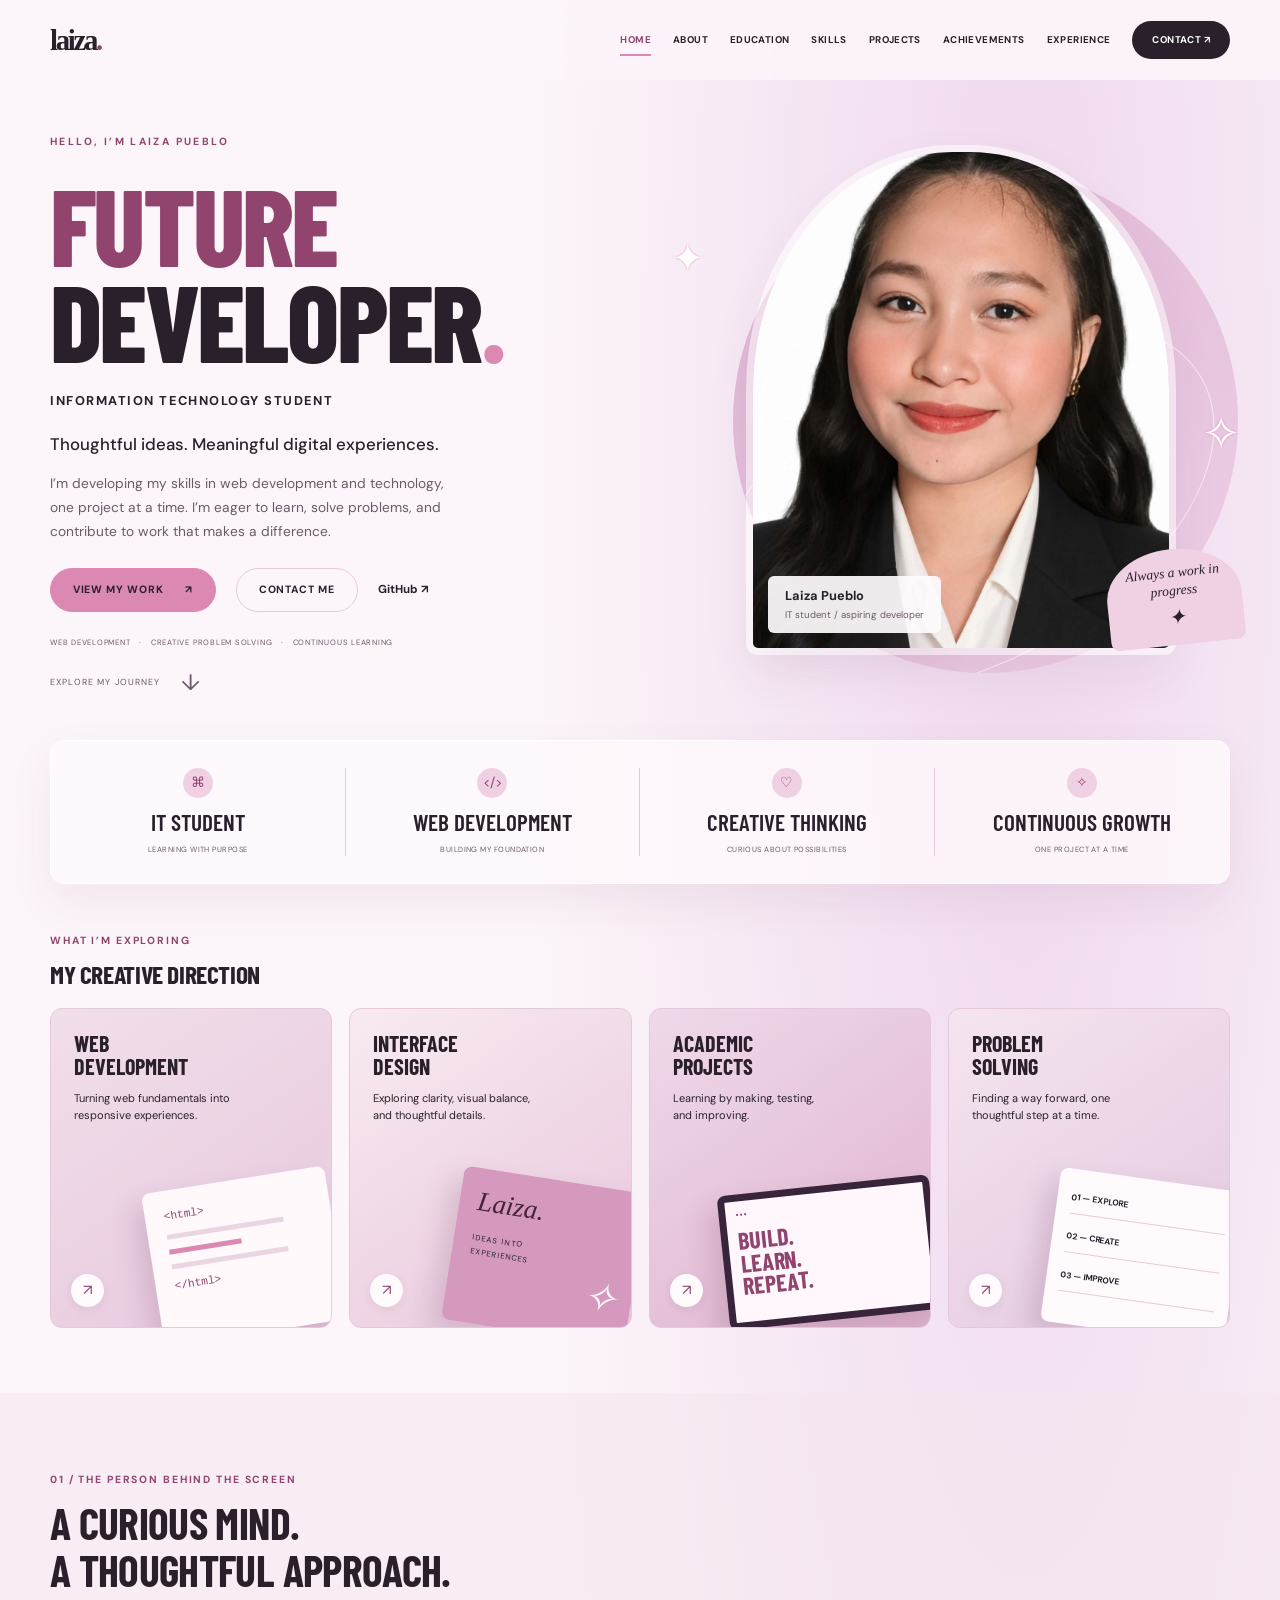
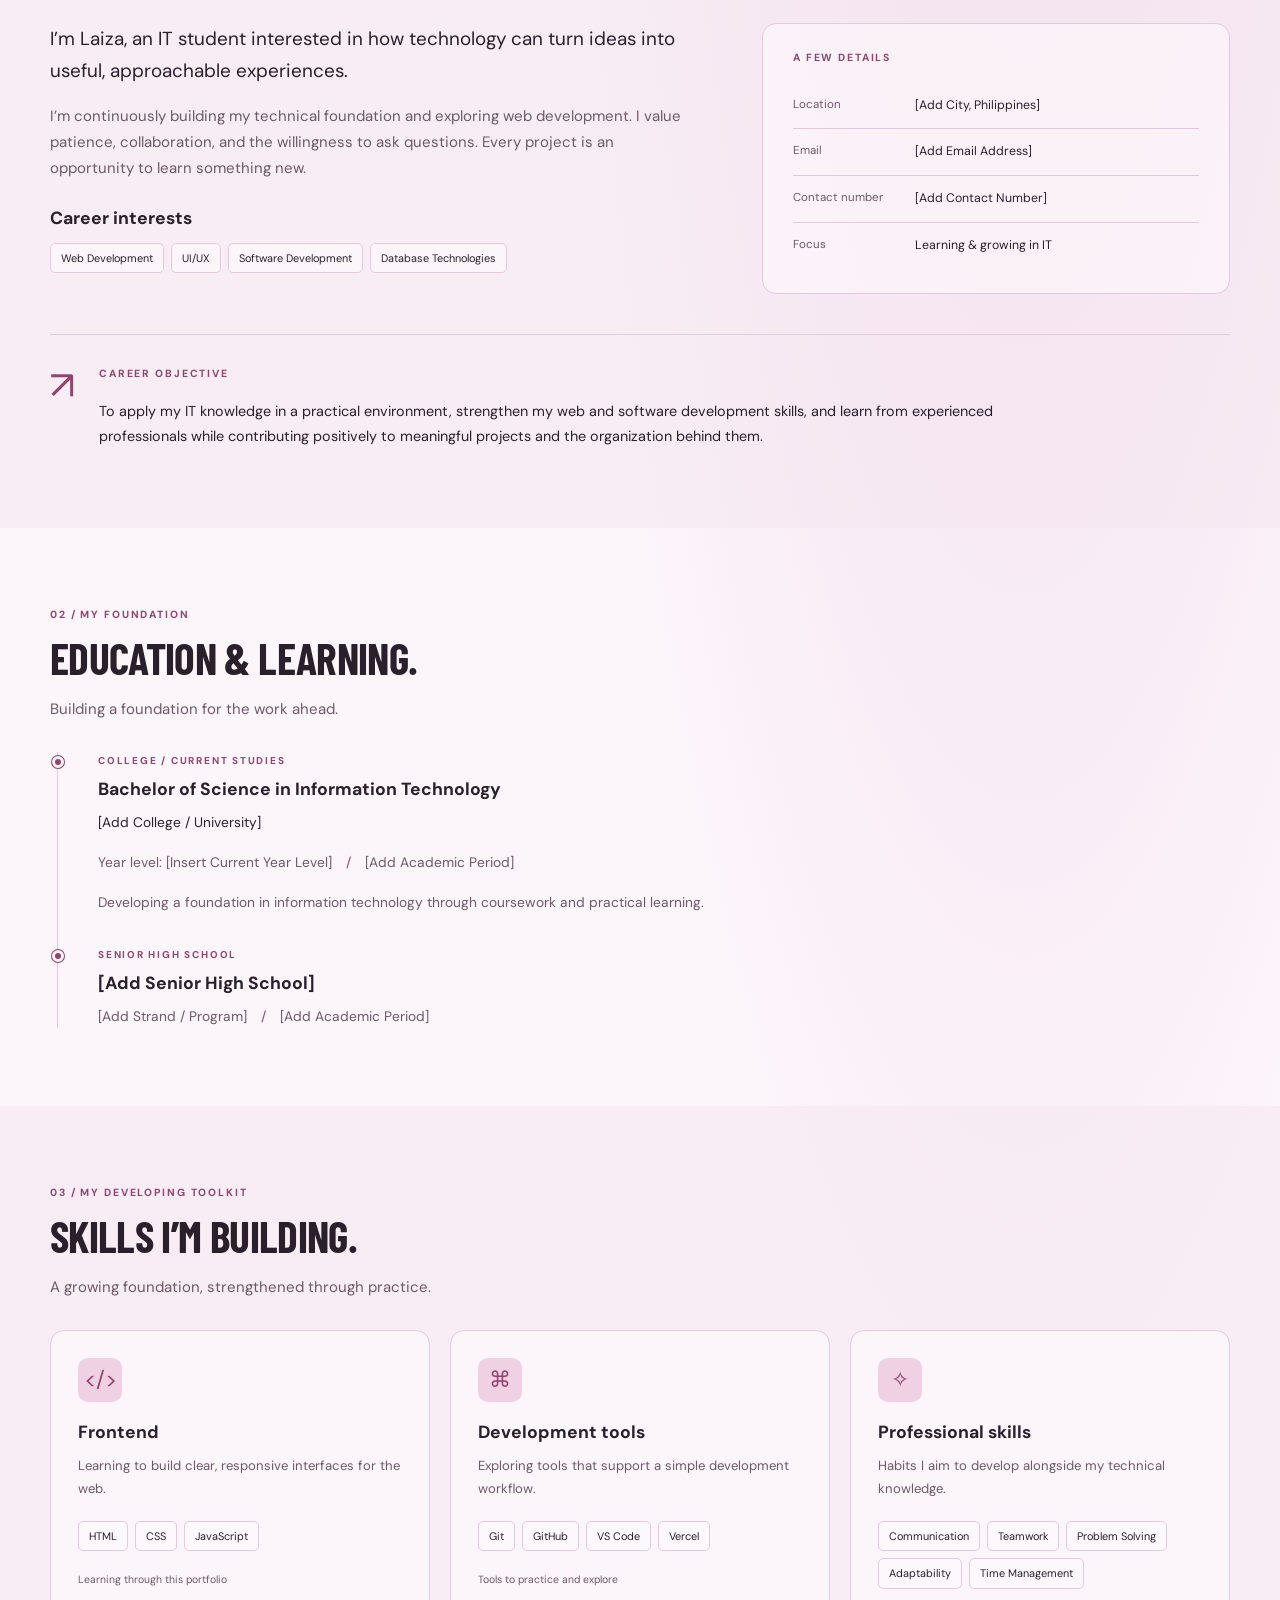
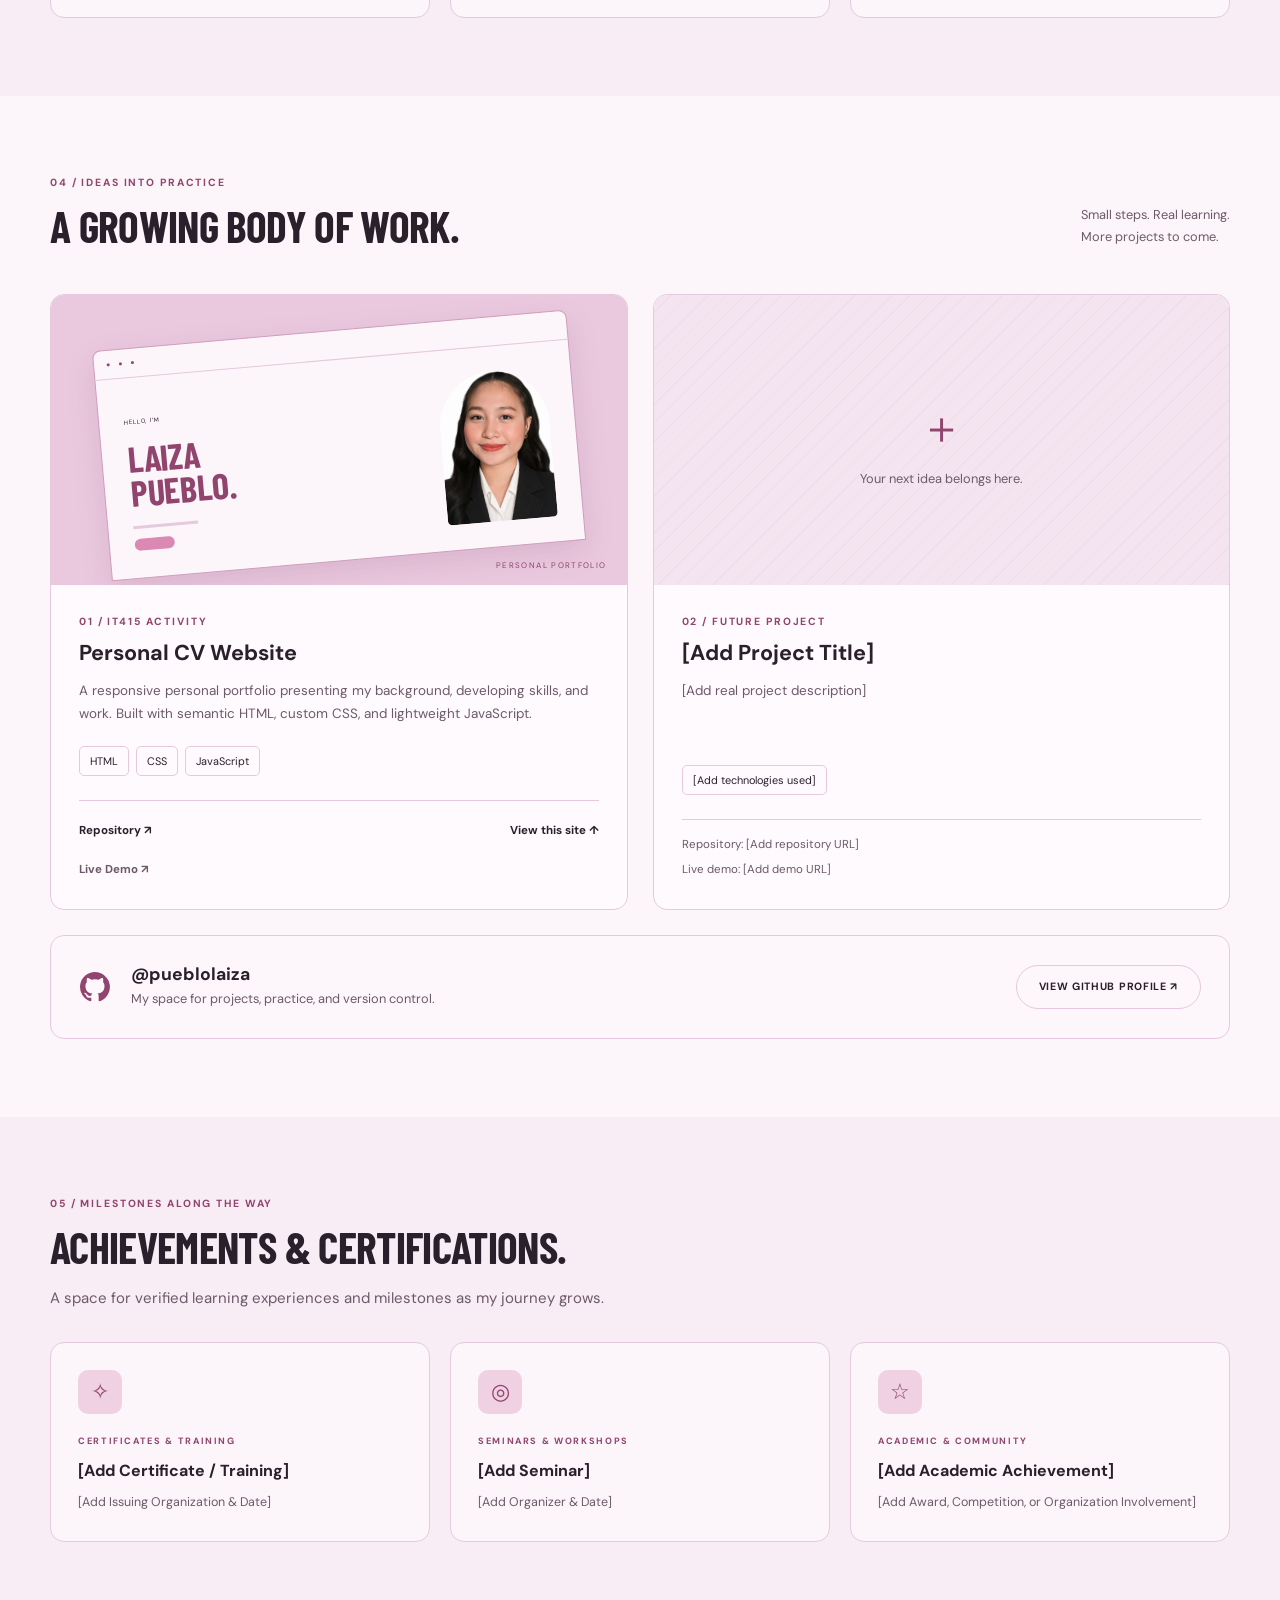
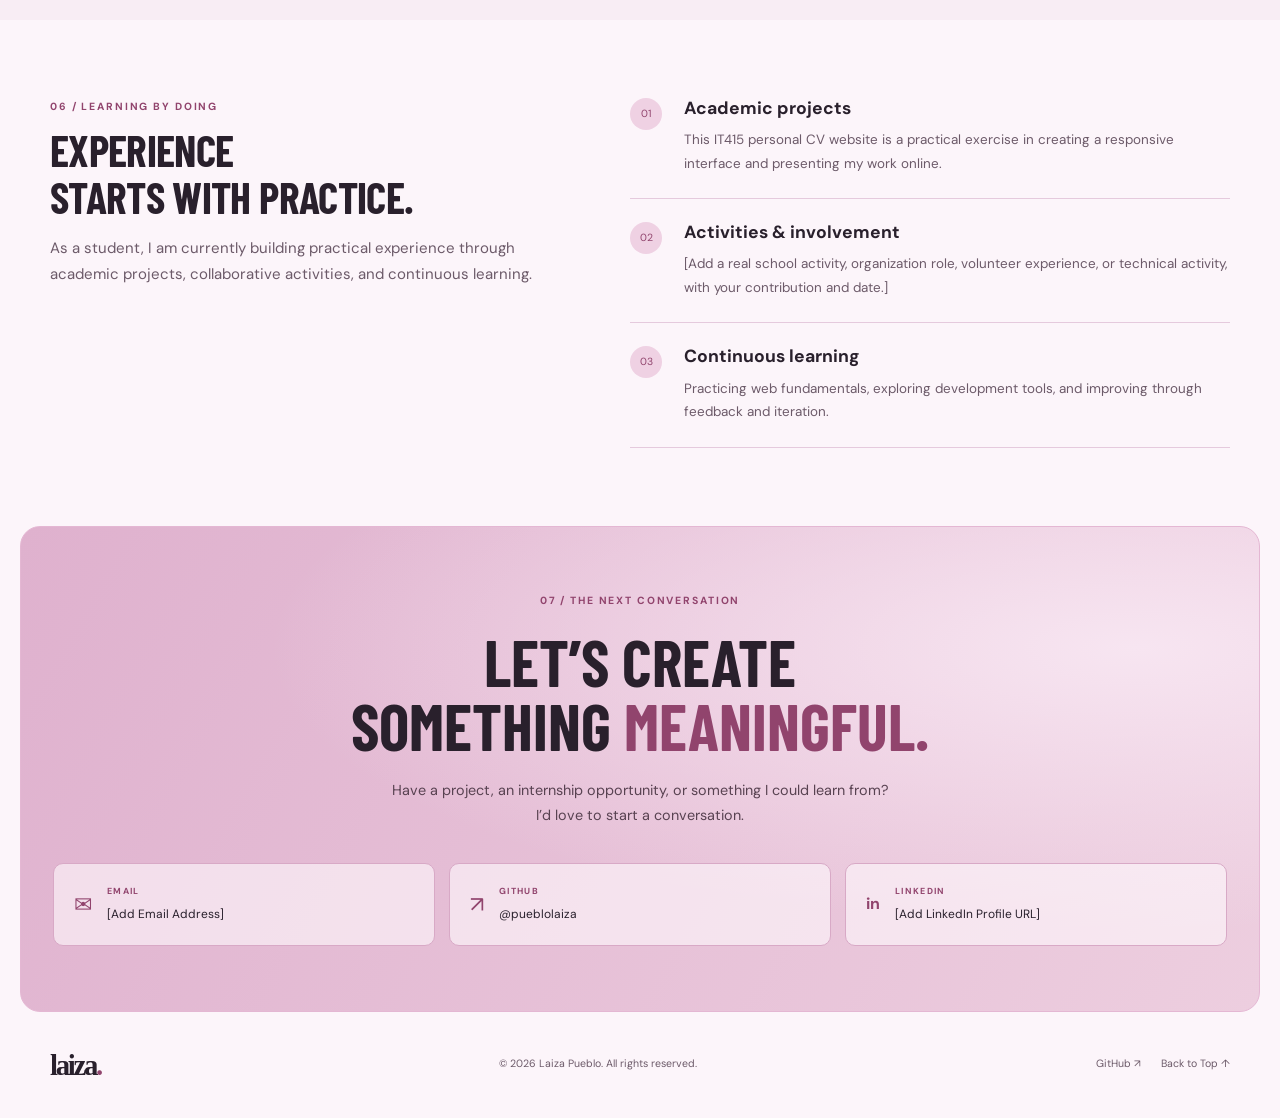
==== index.html @ fb49abeb "feat: redesign CV portfolio with rose editorial layout" ====
<!doctype html>
<html lang="en">
<head>
  <meta charset="UTF-8">
  <meta name="viewport" content="width=device-width, initial-scale=1">
  <title>Laiza Pueblo | Personal CV &amp; Portfolio</title>
  <meta name="description" content="Meet Laiza Pueblo, an Information Technology student developing skills in web development, thoughtful design, and creative problem solving.">
  <meta name="author" content="Laiza Pueblo">
  <meta name="theme-color" content="#db89b3">
  <meta property="og:title" content="Laiza Pueblo | Personal CV &amp; Portfolio">
  <meta property="og:description" content="Learning with curiosity. Building with purpose. Explore my student portfolio and connect with me.">
  <meta property="og:type" content="website">
  <link rel="icon" href="images/favicon.svg" type="image/svg+xml">
  <link rel="stylesheet" href="style.css">
  <script src="script.js" defer></script>
</head>
<body>
  <a class="skip-link" href="#main">Skip to content</a>
  <header class="site-header">
    <div class="nav-wrap container">
      <a class="wordmark" href="#home" aria-label="Laiza home">laiza<span>.</span></a>
      <button class="menu-toggle" type="button" aria-expanded="false" aria-controls="primary-nav" hidden><span class="menu-icon" aria-hidden="true">☰</span> <span>Menu</span></button>
      <nav id="primary-nav" aria-label="Main navigation">
        <a href="#home" aria-current="location">Home</a><a href="#about">About</a><a href="#education">Education</a><a href="#skills">Skills</a><a href="#projects">Projects</a><a href="#achievements">Achievements</a><a href="#experience">Experience</a><a href="#contact">Contact <span aria-hidden="true">↗</span></a>
      </nav>
    </div>
  </header>
  <main id="main">
    <section id="home" class="hero container" aria-labelledby="hero-title">
      <div class="hero-copy">
        <p class="eyebrow"><span class="small-line"></span> HELLO, I’M LAIZA PUEBLO</p>
        <h1 id="hero-title"><span>FUTURE</span><br>DEVELOPER<span class="hero-period">.</span></h1>
        <p class="hero-role">Information Technology Student</p>
        <p class="hero-intro">Thoughtful ideas. Meaningful digital experiences.</p>
        <p class="muted hero-description">I’m developing my skills in web development and technology, one project at a time. I’m eager to learn, solve problems, and contribute to work that makes a difference.</p>
        <div class="actions"><a class="button primary" href="#projects">View My Work <span aria-hidden="true">↗</span></a><a class="button" href="#contact">Contact Me</a><a class="text-link" href="https://github.com/pueblolaiza" target="_blank" rel="noopener noreferrer">GitHub <span aria-hidden="true">↗</span></a></div>
        <p class="hero-footnote">WEB DEVELOPMENT <span>·</span> CREATIVE PROBLEM SOLVING <span>·</span> CONTINUOUS LEARNING</p>
      </div>
      <div class="portrait-composition">
        <span class="portrait-outline" aria-hidden="true"></span><span class="spark spark-one" aria-hidden="true">✦</span><span class="spark spark-two" aria-hidden="true">✧</span>
        <figure class="portrait"><img src="images/profile.jpg" alt="Laiza Pueblo wearing a black blazer and white shirt" width="1087" height="1446" fetchpriority="high"><figcaption><span>Laiza Pueblo</span><span>IT student / aspiring developer</span></figcaption></figure>
        <span class="portrait-note">Always a work in progress <span aria-hidden="true">✦</span></span>
      </div>
      <a class="scroll-cue" href="#about">EXPLORE MY JOURNEY <span aria-hidden="true">↓</span></a>
    </section>

    <div class="overview-strip container" aria-label="Portfolio highlights">
      <div><span aria-hidden="true">⌘</span><strong>IT STUDENT</strong><small>LEARNING WITH PURPOSE</small></div>
      <div><span aria-hidden="true">&lt;/&gt;</span><strong>WEB DEVELOPMENT</strong><small>BUILDING MY FOUNDATION</small></div>
      <div><span aria-hidden="true">♡</span><strong>CREATIVE THINKING</strong><small>CURIOUS ABOUT POSSIBILITIES</small></div>
      <div><span aria-hidden="true">✧</span><strong>CONTINUOUS GROWTH</strong><small>ONE PROJECT AT A TIME</small></div>
    </div>
    <section class="focus-section container" aria-labelledby="focus-title">
      <div class="section-heading reveal"><p class="eyebrow">WHAT I’M EXPLORING</p><h2 id="focus-title">MY CREATIVE DIRECTION</h2></div>
      <div class="focus-grid">
        <a class="focus-card reveal" href="#skills"><h3>WEB<br>DEVELOPMENT</h3><p>Turning web fundamentals into responsive experiences.</p><div class="focus-art code-art" aria-hidden="true"><span>&lt;html&gt;</span><i></i><i></i><i></i><span>&lt;/html&gt;</span></div><span class="round-arrow" aria-hidden="true">↗</span></a>
        <a class="focus-card reveal" href="#about"><h3>INTERFACE<br>DESIGN</h3><p>Exploring clarity, visual balance, and thoughtful details.</p><div class="focus-art design-art" aria-hidden="true"><b>Laiza.</b><span>IDEAS INTO<br>EXPERIENCES</span><i>✧</i></div><span class="round-arrow" aria-hidden="true">↗</span></a>
        <a class="focus-card reveal" href="#projects"><h3>ACADEMIC<br>PROJECTS</h3><p>Learning by making, testing, and improving.</p><div class="focus-art web-art" aria-hidden="true"><small>● ● ●</small><b>BUILD.<br>LEARN.<br>REPEAT.</b></div><span class="round-arrow" aria-hidden="true">↗</span></a>
        <a class="focus-card reveal" href="#experience"><h3>PROBLEM<br>SOLVING</h3><p>Finding a way forward, one thoughtful step at a time.</p><div class="focus-art steps-art" aria-hidden="true"><span>01 — EXPLORE</span><span>02 — CREATE</span><span>03 — IMPROVE</span></div><span class="round-arrow" aria-hidden="true">↗</span></a>
      </div>
    </section>

    <section id="about" class="section tint" aria-labelledby="about-title"><div class="container">
      <div class="section-heading reveal"><p class="eyebrow">01 / THE PERSON BEHIND THE SCREEN</p><h2 id="about-title">A curious mind.<br>A thoughtful approach.</h2></div>
      <div class="about-grid"><div class="reveal"><p class="lead">I’m Laiza, an IT student interested in how technology can turn ideas into useful, approachable experiences.</p><p class="muted">I’m continuously building my technical foundation and exploring web development. I value patience, collaboration, and the willingness to ask questions. Every project is an opportunity to learn something new.</p><h3>Career interests</h3><div class="chips"><span>Web Development</span><span>UI/UX</span><span>Software Development</span><span>Database Technologies</span></div></div>
      <aside class="info-card reveal" aria-label="Basic information"><p class="eyebrow">A FEW DETAILS</p><dl><div><dt>Location</dt><dd>[Add City, Philippines]</dd></div><div><dt>Email</dt><dd>[Add Email Address]</dd></div><div><dt>Contact number</dt><dd>[Add Contact Number]</dd></div><div><dt>Focus</dt><dd>Learning &amp; growing in IT</dd></div></dl></aside></div>
      <div class="objective reveal"><span class="section-symbol" aria-hidden="true">↗</span><div><p class="eyebrow">CAREER OBJECTIVE</p><p>To apply my IT knowledge in a practical environment, strengthen my web and software development skills, and learn from experienced professionals while contributing positively to meaningful projects and the organization behind them.</p></div></div>
    </div></section>

    <section id="education" class="section container" aria-labelledby="education-title"><div class="section-heading reveal"><p class="eyebrow">02 / MY FOUNDATION</p><h2 id="education-title">Education &amp; learning.</h2><p class="muted">Building a foundation for the work ahead.</p></div>
      <div class="timeline"><article class="timeline-item reveal"><span class="timeline-dot" aria-hidden="true"></span><p class="eyebrow">COLLEGE / CURRENT STUDIES</p><h3>Bachelor of Science in Information Technology</h3><p>[Add College / University]</p><p class="muted">Year level: [Insert Current Year Level] <span class="separator">/</span> [Add Academic Period]</p><p class="muted">Developing a foundation in information technology through coursework and practical learning.</p></article><article class="timeline-item reveal"><span class="timeline-dot" aria-hidden="true"></span><p class="eyebrow">SENIOR HIGH SCHOOL</p><h3>[Add Senior High School]</h3><p class="muted">[Add Strand / Program] <span class="separator">/</span> [Add Academic Period]</p></article></div>
    </section>

    <section id="skills" class="section tint" aria-labelledby="skills-title"><div class="container"><div class="section-heading reveal"><p class="eyebrow">03 / MY DEVELOPING TOOLKIT</p><h2 id="skills-title">Skills I’m building.</h2><p class="muted">A growing foundation, strengthened through practice.</p></div><div class="skills-grid">
      <article class="skill-card reveal"><span class="card-icon" aria-hidden="true">&lt;/&gt;</span><h3>Frontend</h3><p class="muted">Learning to build clear, responsive interfaces for the web.</p><div class="chips"><span>HTML</span><span>CSS</span><span>JavaScript</span></div><p class="skill-note">Learning through this portfolio</p></article>
      <article class="skill-card reveal"><span class="card-icon" aria-hidden="true">⌘</span><h3>Development tools</h3><p class="muted">Exploring tools that support a simple development workflow.</p><div class="chips"><span>Git</span><span>GitHub</span><span>VS Code</span><span>Vercel</span></div><p class="skill-note">Tools to practice and explore</p></article>
      <article class="skill-card reveal"><span class="card-icon" aria-hidden="true">✧</span><h3>Professional skills</h3><p class="muted">Habits I aim to develop alongside my technical knowledge.</p><div class="chips"><span>Communication</span><span>Teamwork</span><span>Problem Solving</span><span>Adaptability</span><span>Time Management</span></div></article>
    </div></div></section>

    <section id="projects" class="section container" aria-labelledby="projects-title"><div class="section-heading heading-row reveal"><div><p class="eyebrow">04 / IDEAS INTO PRACTICE</p><h2 id="projects-title">A growing body of work.</h2></div><p class="muted">Small steps. Real learning.<br>More projects to come.</p></div><div class="projects-grid">
      <article class="project-card reveal"><div class="project-preview" role="img" aria-label="Illustrated preview of this personal CV website"><div class="mini-browser"><div class="browser-dots">● ● ●</div><div class="mini-content"><div><small>HELLO, I’M</small><strong>Laiza<br>Pueblo.</strong><span class="mini-line"></span><span class="mini-button"></span></div><img src="images/profile.jpg" alt="" width="1087" height="1446" loading="lazy"></div></div><span class="preview-label">PERSONAL PORTFOLIO</span></div><div class="project-body"><p class="eyebrow">01 / IT415 ACTIVITY</p><h3>Personal CV Website</h3><p class="muted">A responsive personal portfolio presenting my background, developing skills, and work. Built with semantic HTML, custom CSS, and lightweight JavaScript.</p><div class="chips"><span>HTML</span><span>CSS</span><span>JavaScript</span></div><div class="project-actions"><a class="text-link" href="https://github.com/pueblolaiza/Personal_CV" target="_blank" rel="noopener noreferrer">Repository ↗</a><a class="text-link" href="#home">View this site ↑</a></div><p class="pending"><a class="text-link" href="https://personalcv-omega.vercel.app" target="_blank" rel="noopener noreferrer">Live Demo ↗</a></p></div></article>
      <!-- Duplicate this card for a real project. Replace the preview, text, tags and URL placeholders. -->
      <article class="project-card placeholder-card reveal"><div class="project-preview empty-preview"><span aria-hidden="true">＋</span><p>Your next idea belongs here.</p></div><div class="project-body"><p class="eyebrow">02 / FUTURE PROJECT</p><h3>[Add Project Title]</h3><p class="muted">[Add real project description]</p><div class="chips"><span>[Add technologies used]</span></div><div class="pending-links"><p>Repository: [Add repository URL]</p><p>Live demo: [Add demo URL]</p></div></div></article>
    </div>
    <aside class="github-banner reveal"><div class="github-heading"><svg class="github-icon" viewBox="0 0 24 24" aria-hidden="true"><path fill="currentColor" d="M12 .8a11.2 11.2 0 0 0-3.54 21.83c.56.1.77-.24.77-.54v-2.1c-3.13.68-3.79-1.33-3.79-1.33-.51-1.3-1.25-1.65-1.25-1.65-1.02-.7.08-.69.08-.69 1.13.08 1.72 1.16 1.72 1.16 1 1.72 2.63 1.22 3.27.93.1-.73.39-1.22.71-1.5-2.5-.28-5.13-1.25-5.13-5.57 0-1.23.44-2.23 1.15-3.02-.12-.28-.5-1.43.11-2.99 0 0 .94-.3 3.08 1.15A10.7 10.7 0 0 1 12 6.1c.95 0 1.9.13 2.79.38 2.13-1.45 3.07-1.15 3.07-1.15.61 1.56.23 2.71.11 2.99.72.79 1.15 1.79 1.15 3.02 0 4.33-2.63 5.28-5.14 5.56.4.35.76 1.03.76 2.08v3.11c0 .3.2.65.77.54A11.2 11.2 0 0 0 12 .8Z"/></svg><div><h3>@pueblolaiza</h3><p>My space for projects, practice, and version control.</p></div></div><a class="button" href="https://github.com/pueblolaiza" target="_blank" rel="noopener noreferrer">View GitHub Profile ↗</a></aside>
    </section>

    <section id="achievements" class="section tint" aria-labelledby="achievements-title"><div class="container"><div class="section-heading reveal"><p class="eyebrow">05 / MILESTONES ALONG THE WAY</p><h2 id="achievements-title">Achievements &amp; certifications.</h2><p class="muted">A space for verified learning experiences and milestones as my journey grows.</p></div><div class="achievement-grid"><article class="achievement-card reveal"><span class="card-icon" aria-hidden="true">✧</span><p class="eyebrow">CERTIFICATES &amp; TRAINING</p><h3>[Add Certificate / Training]</h3><p class="muted">[Add Issuing Organization &amp; Date]</p></article><article class="achievement-card reveal"><span class="card-icon" aria-hidden="true">◎</span><p class="eyebrow">SEMINARS &amp; WORKSHOPS</p><h3>[Add Seminar]</h3><p class="muted">[Add Organizer &amp; Date]</p></article><article class="achievement-card reveal"><span class="card-icon" aria-hidden="true">☆</span><p class="eyebrow">ACADEMIC &amp; COMMUNITY</p><h3>[Add Academic Achievement]</h3><p class="muted">[Add Award, Competition, or Organization Involvement]</p></article></div></div></section>

    <section id="experience" class="section container" aria-labelledby="experience-title"><div class="experience-grid"><div class="section-heading reveal"><p class="eyebrow">06 / LEARNING BY DOING</p><h2 id="experience-title">Experience<br>starts with practice.</h2><p class="muted">As a student, I am currently building practical experience through academic projects, collaborative activities, and continuous learning.</p></div><div class="experience-list"><article class="reveal"><span aria-hidden="true">01</span><div><h3>Academic projects</h3><p class="muted">This IT415 personal CV website is a practical exercise in creating a responsive interface and presenting my work online.</p></div></article><article class="reveal"><span aria-hidden="true">02</span><div><h3>Activities &amp; involvement</h3><p class="muted">[Add a real school activity, organization role, volunteer experience, or technical activity, with your contribution and date.]</p></div></article><article class="reveal"><span aria-hidden="true">03</span><div><h3>Continuous learning</h3><p class="muted">Practicing web fundamentals, exploring development tools, and improving through feedback and iteration.</p></div></article></div></div></section>

    <section id="contact" class="section contact-section" aria-labelledby="contact-title"><div class="container contact-inner reveal"><p class="eyebrow">07 / THE NEXT CONVERSATION</p><h2 id="contact-title">LET’S CREATE<br>SOMETHING<span> MEANINGFUL.</span></h2><p>Have a project, an internship opportunity, or something I could learn from?<br>I’d love to start a conversation.</p><div class="contact-links"><div class="contact-item"><span aria-hidden="true">✉</span><div><span class="contact-label">EMAIL</span><span>[Add Email Address]</span></div></div><a class="contact-item" href="https://github.com/pueblolaiza" target="_blank" rel="noopener noreferrer"><span aria-hidden="true">↗</span><div><span class="contact-label">GITHUB</span><span>@pueblolaiza</span></div></a><div class="contact-item"><span class="linkedin-icon" aria-hidden="true">in</span><div><span class="contact-label">LINKEDIN</span><span>[Add LinkedIn Profile URL]</span></div></div></div><!-- Replace the email placeholder with a mailto: link and the LinkedIn placeholder with your verified profile URL. --></div></section>
  </main>
  <footer class="container footer"><a class="wordmark" href="#home">laiza<span>.</span></a><p>© <span id="year">2026</span> Laiza Pueblo. All rights reserved.</p><div><a href="https://github.com/pueblolaiza" target="_blank" rel="noopener noreferrer">GitHub ↗</a><a href="#home">Back to Top ↑</a></div></footer>
</body>
</html>
---- style.css ----
@import url('https://fonts.googleapis.com/css2?family=Barlow+Condensed:wght@600;700;800&family=DM+Sans:wght@400;500;600;700&display=swap');

/* Rose editorial palette; darker accents keep small text readable. */
:root {
  --bg: #fcf5fa;
  --surface: #f5e6f0;
  --white: #fffafd;
  --ink: #29202c;
  --muted: #6c5a69;
  --brand: #db89b3;
  --accent: #91446d;
  --accent-soft: #efd1e3;
  --line: #e5cadd;
  --radius: 14px;
  --header-height: 80px;
  --shadow: 0 18px 45px #71365713;
}
* { box-sizing: border-box; }
html { scroll-behavior: smooth; scroll-padding-top: 104px; }
body { margin: 0; color: var(--ink); background: radial-gradient(ellipse at 80% 8%, #efd8ed 0, transparent 34%), var(--bg); font: 15px/1.75 'DM Sans', sans-serif; }
a { color: inherit; text-decoration: none; }
button { font: inherit; }
img { max-width: 100%; display: block; }
h1, h2, h3, p, figure { margin: 0; }
h1, h2, h3 { line-height: 1.15; }
p + p { margin-top: 16px; }
a:focus-visible, button:focus-visible { outline: 3px solid var(--accent); outline-offset: 5px; }
.container { width: min(1180px, calc(100% - 64px)); margin-inline: auto; }
.muted { color: var(--muted); }
.eyebrow { font-size: .65rem; letter-spacing: .18em; font-weight: 700; color: var(--accent); }
.section { padding-block: 78px; }
.tint { background: #f5e6f080; }
.section-heading { margin-bottom: 30px; }
.section-heading h2 { font: 700 clamp(2rem, 3.4vw, 3rem)/1.08 'Barlow Condensed', sans-serif; text-transform: uppercase; letter-spacing: -.015em; margin: 10px 0 15px; }
.section-heading > p:last-child { max-width: 600px; }
.skip-link { position: fixed; z-index: 100; background: white; padding: 12px; top: 8px; left: 8px; transform: translateY(-160%); }
.skip-link:focus { transform: none; }
.site-header { position: sticky; top: 0; z-index: 50; background: #fcf5faeb; backdrop-filter: blur(18px); transition: box-shadow .2s; }
.site-header.scrolled { box-shadow: 0 4px 25px #71365710; }
.nav-wrap { min-height: var(--header-height); display: flex; align-items: center; justify-content: space-between; gap: 25px; }
.wordmark { font-family: Georgia, serif; font-size: 1.8rem; font-weight: 700; letter-spacing: -.08em; }
.wordmark span { color: var(--accent); }
nav { display: flex; align-items: center; gap: 22px; }
nav a { font-size: .61rem; text-transform: uppercase; font-weight: 700; letter-spacing: .04em; padding: 12px 0; position: relative; }
nav a::after { content: ''; position: absolute; left: 0; bottom: 5px; height: 2px; width: 100%; background: var(--brand); transform: scaleX(0); transform-origin: left; transition: transform .2s; }
nav a:hover::after, nav a[aria-current]::after { transform: scaleX(1); }
nav a[aria-current] { color: var(--accent); }
nav a:last-child { border-radius: 30px; background: var(--ink); color: white; padding: 10px 20px; }
nav a:last-child::after { display: none; }
.menu-toggle { display: none; border: 1px solid var(--line); background: var(--white); color: var(--ink); border-radius: 8px; padding: 7px 12px; }
.menu-toggle[hidden] { display: none; }

/* Oversized headline and an original portrait, inspired by the supplied reference. */
.hero { display: grid; grid-template-columns: 1.15fr 1fr; position: relative; min-height: 640px; gap: 25px; padding-top: 48px; padding-bottom: 65px; align-items: center; }
.hero-copy { position: relative; z-index: 2; animation: enter .7s both; }
.hero .eyebrow { font-size: .65rem; letter-spacing: .23em; }
.small-line { display: none; }
h1 { font: 800 clamp(5.2rem, 8.5vw, 8.5rem)/.88 'Barlow Condensed', Impact, sans-serif; letter-spacing: -.025em; margin: 25px 0 22px; }
h1 > span:first-child { color: var(--accent); }
h1 .hero-period { color: var(--brand); }
.hero-role { font-weight: 700; font-size: .8rem; text-transform: uppercase; letter-spacing: .12em; }
.hero-intro { font-size: 1.05rem; font-weight: 500; margin-top: 18px; }
.hero-description { font-size: .86rem; max-width: 415px; margin-top: 11px; }
.actions { display: flex; flex-wrap: wrap; align-items: center; gap: 20px; margin-top: 25px; }
.button { display: inline-flex; justify-content: center; align-items: center; gap: 22px; border: 1px solid var(--line); border-radius: 30px; padding: 12px 22px; font-size: .66rem; text-transform: uppercase; letter-spacing: .065em; font-weight: 700; transition: transform .2s, background .2s, box-shadow .2s; }
.button:hover { transform: translateY(-3px); background: var(--accent-soft); box-shadow: var(--shadow); }
.button.primary { background: var(--brand); color: var(--ink); border-color: var(--brand); }
.button.primary:hover { background: #d17da8; }
.text-link { font-size: .72rem; font-weight: 700; padding-block: 5px; border-bottom: 1px solid transparent; }
.text-link:hover { border-color: currentColor; }
.hero-footnote { font-size: .48rem; letter-spacing: .1em; color: var(--muted); margin-top: 24px; }
.hero-footnote span { margin-inline: 6px; }
.portrait-composition { position: relative; align-self: stretch; display: flex; align-items: flex-end; justify-content: center; padding-top: 15px; isolation: isolate; animation: enter .9s .1s both; }
.portrait-outline { position: absolute; width: 94%; aspect-ratio: 1; background: linear-gradient(140deg, #dfb4d2, #edcfe7); border-radius: 50%; z-index: -1; top: 40px; right: -8px; overflow: hidden; }
.portrait-outline::after { content: ''; position: absolute; width: 107%; height: 62%; border: 1px solid #ffffffa0; border-radius: 50%; transform: rotate(-28deg); top: 36%; left: -8%; }
.portrait { width: 100%; max-width: 430px; position: relative; }
.portrait img { width: 100%; height: 510px; object-fit: cover; object-position: center 24%; border-radius: 48% 48% 12px 12px; border: 7px solid #ffffff80; box-shadow: 0 20px 45px #62334e12; }
.portrait figcaption { position: absolute; bottom: 22px; left: 22px; background: #fffbfded; padding: 9px 17px; border-radius: 6px; display: flex; flex-direction: column; box-shadow: var(--shadow); }
.portrait figcaption span:first-child { font-weight: 700; font-size: .8rem; }
.portrait figcaption span:last-child { font-size: .6rem; color: var(--muted); }
.portrait-note { position: absolute; right: -12px; bottom: 10px; max-width: 135px; font-family: Georgia, serif; font-style: italic; font-size: .85rem; line-height: 1.3; padding: 15px; background: var(--accent-soft); border-radius: 50% 50% 8px 8px; text-align: center; transform: rotate(-6deg); }
.portrait-note span { display: block; font-size: 1.3rem; margin-top: 4px; }
.spark { position: absolute; color: #fff; text-shadow: 0 0 2px #db89b3; z-index: 2; }
.spark-one { top: 18%; left: -4%; font-size: 2.5rem; }
.spark-two { top: 50%; right: -2%; font-size: 3rem; }
.scroll-cue { position: absolute; bottom: 18px; left: 0; font-size: .55rem; letter-spacing: .13em; color: var(--muted); display: flex; gap: 20px; align-items: center; }
.scroll-cue span { font-size: 1.4rem; }

/* Honest learning highlights in place of unverified client or employment statistics. */
.overview-strip { display: grid; grid-template-columns: repeat(4, minmax(0, 1fr)); background: #fffafdc9; border: 1px solid #fff; box-shadow: var(--shadow); border-radius: var(--radius); padding: 27px 0; margin-top: 20px; }
.overview-strip > div { text-align: center; padding: 0 12px; border-right: 1px solid var(--line); display: flex; align-items: center; flex-direction: column; }
.overview-strip > div:last-child { border: 0; }
.overview-strip > div > span { color: var(--accent); background: var(--accent-soft); width: 30px; height: 30px; line-height: 30px; border-radius: 50%; margin-bottom: 12px; font-size: .85rem; }
.overview-strip strong { font: 600 1.45rem/1.1 'Barlow Condensed', sans-serif; }
.overview-strip small { color: var(--muted); font-size: .47rem; letter-spacing: .06em; margin-top: 7px; }
.focus-section { padding-block: 48px 65px; }
.focus-section .section-heading { margin-bottom: 20px; }
.focus-section h2 { font-size: 1.6rem; }
.focus-grid { display: grid; grid-template-columns: repeat(4, minmax(0, 1fr)); gap: 17px; }
.focus-card { min-height: 320px; padding: 23px; border: 1px solid #e4c8db; background: linear-gradient(145deg, #f1dfea, #e7c7dd); border-radius: 12px; position: relative; overflow: hidden; transition: transform .25s, box-shadow .25s; }
.focus-card:nth-child(2) { background: linear-gradient(145deg, #f8eaf2, #e9c7dc); }
.focus-card:nth-child(3) { background: linear-gradient(145deg, #efd9e9, #dfb3ce); }
.focus-card:nth-child(4) { background: linear-gradient(145deg, #f5e5f0, #e3c8de); }
.focus-card:hover { transform: translateY(-6px); box-shadow: var(--shadow); }
.focus-card h3 { font: 700 1.38rem/1.05 'Barlow Condensed', sans-serif; }
.focus-card p { font-size: .69rem; line-height: 1.55; max-width: 160px; margin-top: 12px; }
.round-arrow { position: absolute; bottom: 20px; left: 20px; height: 33px; width: 33px; border-radius: 50%; display: grid; place-items: center; background: #fffbfd; color: var(--accent); box-shadow: 0 3px 10px #71365715; }
.focus-art { position: absolute; right: -6px; bottom: -7px; width: 66%; height: 155px; border-radius: 8px; box-shadow: -12px 12px 25px #6a35552c; transform: rotate(-9deg); transition: transform .3s; }
.focus-card:hover .focus-art { transform: rotate(-4deg) translateY(-5px); }
.code-art { background: #fff9fc; padding: 19px; display: flex; flex-direction: column; gap: 10px; font: .7rem/1.3 monospace; color: var(--accent); }
.code-art i { height: 5px; background: #ead5e3; width: 80%; }
.code-art i:nth-child(3) { width: 50%; background: var(--brand); }
.design-art { background: #d599bd; padding: 18px; transform: rotate(9deg); }
.design-art b { font: italic 1.7rem Georgia, serif; color: #44243a; }
.design-art > span { display: block; font-size: .48rem; letter-spacing: .15em; margin-top: 13px; }
.design-art i { position: absolute; right: 14px; bottom: 8px; font-size: 2.6rem; color: #fff6fb; }
.web-art { background: #fff7fc; border: 7px solid #39253b; height: 135px; width: 76%; bottom: 7px; transform: rotate(-6deg); padding: 10px; }
.web-art small { display: block; font-size: 5px; color: var(--accent); }
.web-art b { font: 700 1.5rem/.95 'Barlow Condensed', sans-serif; display: block; margin-top: 10px; color: var(--accent); }
.steps-art { background: #fffbfd; padding: 22px 14px; transform: rotate(8deg); display: flex; flex-direction: column; gap: 16px; }
.steps-art span { border-bottom: 1px solid var(--line); font-size: .53rem; font-weight: 700; padding-bottom: 7px; }

.about-grid { display: grid; grid-template-columns: 1.35fr 1fr; gap: 80px; }
.lead { font-size: 1.18rem; line-height: 1.7; }
.about-grid h3 { margin: 26px 0 15px; }
.info-card { background: #fffafd9c; border: 1px solid var(--line); padding: 25px 30px; border-radius: var(--radius); }
dl { margin: 16px 0 0; }
dl div { display: grid; grid-template-columns: 110px 1fr; gap: 12px; padding: 12px 0; border-bottom: 1px solid var(--line); }
dl div:last-child { border: 0; }
dt { font-size: .72rem; color: var(--muted); }
dd { margin: 0; font-size: .77rem; overflow-wrap: anywhere; }
.chips { display: flex; flex-wrap: wrap; gap: 7px; }
.chips span { background: #fffafd9c; border: 1px solid var(--line); border-radius: 5px; padding: 6px 10px; font-size: .68rem; line-height: 1.5; }
.objective { display: flex; align-items: flex-start; gap: 25px; border-top: 1px solid var(--line); margin-top: 40px; padding-top: 30px; }
.section-symbol { color: var(--accent); font-size: 2.5rem; line-height: 1; }
.objective p:last-child { font-size: .9rem; max-width: 930px; }
.timeline { border-left: 1px solid var(--line); margin-left: 7px; padding-left: 30px; }
.timeline-item { position: relative; padding: 0 0 32px 10px; }
.timeline-item:last-child { padding-bottom: 0; }
.timeline-dot { position: absolute; width: 12px; height: 12px; border: 3px solid var(--bg); background: var(--accent); border-radius: 50%; box-shadow: 0 0 0 1px var(--accent); left: -36px; top: 4px; }
.timeline-item h3 { margin: 10px 0; }
.timeline-item p { font-size: .86rem; }
.timeline-item .eyebrow { font-size: .62rem; }
.separator { margin-inline: 10px; color: var(--accent); }
.skills-grid, .achievement-grid { display: grid; grid-template-columns: repeat(3, minmax(0, 1fr)); gap: 20px; }
.skill-card, .achievement-card { background: #fffafda1; border: 1px solid var(--line); border-radius: var(--radius); padding: 27px; transition: transform .25s, box-shadow .25s; }
.skill-card:hover, .achievement-card:hover { transform: translateY(-5px); box-shadow: var(--shadow); }
.card-icon { display: grid; place-items: center; width: 44px; height: 44px; background: var(--accent-soft); color: var(--accent); border-radius: 10px; font-size: 1.4rem; margin-bottom: 20px; }
h3 { font-size: 1.1rem; }
.skill-card p { margin: 13px 0 20px; font-size: .82rem; }
.skill-card .skill-note { font-size: .65rem; color: var(--muted); margin: 20px 0 0; }
.heading-row { display: flex; align-items: flex-end; justify-content: space-between; gap: 25px; }
.heading-row > p { font-size: .8rem; margin-bottom: 15px; }
.projects-grid { display: grid; grid-template-columns: 1fr 1fr; gap: 25px; }
.project-card { border: 1px solid var(--line); border-radius: var(--radius); overflow: hidden; background: #fffafd; display: flex; flex-direction: column; transition: transform .25s, box-shadow .25s; }
.project-card:hover { transform: translateY(-5px); box-shadow: var(--shadow); }
.project-preview { background: #eac9df; height: 290px; padding: 35px 50px 0; position: relative; overflow: hidden; }
.mini-browser { border: 1px solid #cf9ebc; border-radius: 8px 8px 0 0; background: var(--bg); transform: rotate(-5deg); box-shadow: 0 10px 30px #71365722; transition: transform .3s; }
.project-card:hover .mini-browser { transform: rotate(-2deg) scale(1.03); }
.browser-dots { font-size: 7px; color: var(--accent); border-bottom: 1px solid var(--line); padding: 8px 12px; letter-spacing: 3px; }
.mini-content { display: flex; padding: 25px; align-items: center; justify-content: space-between; gap: 20px; }
.mini-content small { font-size: 6px; letter-spacing: .14em; }
.mini-content strong { display: block; font: 700 36px/.95 'Barlow Condensed', sans-serif; color: var(--accent); margin-top: 10px; text-transform: uppercase; }
.mini-content img { width: 110px; height: 150px; object-fit: cover; border-radius: 60px 60px 5px 5px; }
.mini-line { display: block; width: 65px; height: 3px; background: var(--line); margin-top: 15px; }
.mini-button { display: block; width: 40px; height: 12px; background: var(--brand); border-radius: 10px; margin-top: 10px; }
.preview-label { position: absolute; right: 20px; bottom: 13px; font-size: .5rem; letter-spacing: .17em; color: var(--accent); }
.project-body { padding: 28px; display: flex; flex-direction: column; flex: 1; }
.project-body h3 { margin: 10px 0 13px; font-size: 1.35rem; }
.project-body > .muted { font-size: .84rem; margin-bottom: 20px; }
.project-body .chips { margin-top: auto; }
.project-actions { display: flex; justify-content: space-between; gap: 15px; border-top: 1px solid var(--line); margin-top: 24px; padding-top: 15px; }
.pending { font-size: .65rem; color: var(--muted); margin-top: 13px; }
.empty-preview { display: flex; align-items: center; justify-content: center; flex-direction: column; padding: 25px; background: repeating-linear-gradient(135deg, #f4e4ef, #f4e4ef 12px, #f0ddeb 12px, #f0ddeb 13px); }
.empty-preview > span { color: var(--accent); font-size: 2.8rem; }
.empty-preview p { font-size: .8rem; color: var(--muted); }
.pending-links { font-size: .72rem; color: var(--muted); border-top: 1px solid var(--line); padding-top: 15px; margin-top: 24px; }
.pending-links p + p { margin-top: 5px; }
.github-banner { display: flex; align-items: center; justify-content: space-between; gap: 25px; padding: 28px; border: 1px solid var(--line); border-radius: var(--radius); margin-top: 25px; background: #fffafd80; }
.github-heading { display: flex; align-items: center; gap: 20px; }
.github-icon { width: 32px; height: 32px; flex-shrink: 0; color: var(--accent); }
.github-heading p { color: var(--muted); font-size: .8rem; margin-top: 4px; }
.github-banner .button { flex-shrink: 0; }
.achievement-card .eyebrow { font-size: .57rem; }
.achievement-card h3 { margin: 12px 0; font-size: 1rem; overflow-wrap: anywhere; }
.achievement-card p:last-child { font-size: .78rem; }
.experience-grid { display: grid; grid-template-columns: 1fr 1.2fr; gap: 80px; }
.experience-grid .section-heading { margin-bottom: 0; }
.experience-list article { display: flex; gap: 22px; padding: 23px 0; border-bottom: 1px solid var(--line); }
.experience-list article:first-child { padding-top: 0; }
.experience-list article > span { color: var(--accent); background: var(--accent-soft); border-radius: 50%; font-size: .65rem; width: 32px; height: 32px; display: grid; place-items: center; flex-shrink: 0; }
.experience-list p { font-size: .84rem; margin-top: 10px; }
.contact-section { width: min(1240px, calc(100% - 40px)); margin-inline: auto; border: 1px solid #e4b7d3; background: radial-gradient(ellipse at 90% 25%, #f7e5f1, transparent 55%), linear-gradient(120deg, #dfb1ce, #edcedf); border-radius: 20px; padding: 65px 0; position: relative; }
.contact-inner { text-align: center; }
.contact-inner h2 { font: 700 clamp(2.7rem, 5vw, 4.7rem)/1 'Barlow Condensed', sans-serif; margin: 20px 0; }
.contact-inner h2 span { color: var(--accent); }
.contact-inner > p:not(.eyebrow) { font-size: .9rem; color: #584251; }
.contact-links { display: grid; grid-template-columns: repeat(3, minmax(0, 1fr)); gap: 14px; margin-top: 35px; }
.contact-item { display: flex; text-align: left; align-items: center; gap: 15px; padding: 20px; border-radius: 10px; border: 1px solid #d8a9c6; background: #fffafd99; overflow-wrap: anywhere; }
.contact-item > span { font-size: 1.4rem; color: var(--accent); }
.contact-item div { display: flex; flex-direction: column; font-size: .75rem; }
.contact-label { color: var(--accent); font-size: .55rem; letter-spacing: .15em; font-weight: 700; margin-bottom: 4px; }
a.contact-item { transition: transform .2s, background .2s; }
a.contact-item:hover { transform: translateY(-3px); background: var(--white); }
.contact-item .linkedin-icon { font-size: 1rem; font-weight: 700; }
.footer { padding-block: 28px; display: flex; justify-content: space-between; align-items: center; gap: 20px; }
.footer p, .footer > div { font-size: .66rem; color: var(--muted); }
.footer > div { display: flex; gap: 20px; }
.footer a:hover { color: var(--accent); }
.js-motion .reveal { opacity: 0; transform: translateY(20px); transition: opacity .6s, transform .6s; }
.js-motion .reveal.visible { opacity: 1; transform: none; }
@keyframes enter { from { opacity: 0; transform: translateY(18px); } to { opacity: 1; transform: none; } }

@media (max-width: 1100px) {
  nav { gap: 14px; }
  .hero { min-height: 610px; }
  h1 { font-size: 7rem; }
  .portrait img { height: 470px; }
  .focus-card { padding: 20px; }
  .focus-card h3 { font-size: 1.25rem; }
  .about-grid, .experience-grid { gap: 40px; }
  .project-preview { padding-inline: 30px; }
  .contact-item { padding: 16px; gap: 10px; }
}
@media (max-width: 900px) {
  :root { --header-height: 72px; }
  .nav-wrap { flex-wrap: wrap; gap: 0; padding-block: 14px; }
  .menu-toggle:not([hidden]) { display: inline-flex; gap: 8px; align-items: center; }
  nav { width: 100%; display: grid; grid-template-columns: repeat(4, 1fr); gap: 8px 20px; padding-top: 15px; }
  .js-nav nav { display: none; }
  .js-nav nav.is-open { display: grid; }
  nav a { font-size: .7rem; }
  nav a:last-child { text-align: center; padding: 10px; }
  .hero { min-height: 600px; gap: 15px; padding-top: 35px; }
  h1 { font-size: 6rem; }
  .hero .eyebrow { font-size: .56rem; }
  .hero-description { font-size: .8rem; }
  .hero-role { font-size: .7rem; }
  .portrait img { height: 425px; }
  .portrait-composition { align-self: center; }
  .portrait-outline { top: 10px; }
  .portrait-note { right: -8px; bottom: -18px; font-size: .7rem; max-width: 115px; }
  .actions { gap: 12px; }
  .button { padding: 11px 17px; }
  .hero-footnote { max-width: 300px; }
  .overview-strip strong { font-size: 1.2rem; }
  .overview-strip small { font-size: .41rem; }
  .focus-grid { grid-template-columns: repeat(2, minmax(0, 1fr)); }
  .focus-card { min-height: 300px; }
  .focus-art { max-width: 190px; }
  .skills-grid { grid-template-columns: 1fr 1fr; }
  .skill-card:last-child { grid-column: 1 / -1; }
  .achievement-grid { gap: 14px; }
  .achievement-card { padding: 20px; }
  .mini-content { padding: 20px; gap: 12px; }
  .mini-content img { width: 85px; height: 135px; }
  .project-preview { height: 260px; }
  .github-heading p { max-width: 240px; }
  .contact-links { grid-template-columns: 1fr; max-width: 500px; margin-inline: auto; }
  .section { padding-block: 65px; }
}
@media (max-width: 650px) {
  .container { width: calc(100% - 36px); }
  .hero { grid-template-columns: 1fr; padding-top: 35px; padding-bottom: 60px; gap: 30px; }
  h1 { font-size: clamp(5.1rem, 19vw, 7.5rem); }
  .hero-copy { max-width: 480px; }
  .hero .eyebrow { font-size: .58rem; }
  .hero-role { font-size: .74rem; }
  .hero-intro { font-size: 1rem; }
  .hero-description { font-size: .85rem; }
  .hero-footnote { max-width: none; font-size: .46rem; }
  .portrait-composition { width: min(340px, 92%); margin-inline: auto; }
  .portrait img { height: 390px; }
  .portrait-outline { width: 105%; right: -5%; }
  .spark-one { left: -3%; }
  .spark-two { right: -2%; }
  .portrait-note { bottom: -10px; right: -8px; }
  .scroll-cue { bottom: 9px; }
  .overview-strip { grid-template-columns: 1fr 1fr; padding: 10px 0; gap: 0; margin-top: 15px; }
  .overview-strip > div { padding: 20px 10px; }
  .overview-strip > div:nth-child(2) { border-right: 0; }
  .overview-strip > div:nth-child(-n+2) { border-bottom: 1px solid var(--line); }
  .overview-strip strong { font-size: 1.3rem; }
  .overview-strip small { font-size: .43rem; }
  .focus-section { padding-block: 35px 50px; }
  .focus-grid { gap: 12px; }
  .focus-card { min-height: 290px; padding: 17px; }
  .focus-card h3 { font-size: 1.25rem; }
  .focus-card p { font-size: .63rem; }
  .focus-art { height: 125px; width: 73%; }
  .code-art { padding: 15px; gap: 8px; font-size: .58rem; }
  .design-art { padding: 15px; }
  .design-art b { font-size: 1.5rem; }
  .design-art > span { font-size: .4rem; }
  .web-art { width: 80%; height: 120px; }
  .web-art b { font-size: 1.3rem; }
  .steps-art { padding: 15px 10px; gap: 10px; }
  .steps-art span { font-size: .43rem; }
  .round-arrow { left: 14px; bottom: 15px; width: 29px; height: 29px; }
  .section { padding-block: 52px; }
  .section-heading h2 { font-size: 2.3rem; }
  .about-grid, .experience-grid, .skills-grid, .projects-grid, .achievement-grid { grid-template-columns: 1fr; gap: 24px; }
  .skill-card:last-child { grid-column: auto; }
  .lead { font-size: 1.08rem; }
  .info-card { padding: 23px; }
  dl div { grid-template-columns: 95px 1fr; }
  .objective { gap: 15px; }
  .objective p:last-child { font-size: .85rem; }
  .heading-row { display: block; }
  .heading-row > p { margin-bottom: 0; }
  .project-preview { height: 280px; padding: 30px 35px 0; }
  .mini-content { padding: 25px; }
  .mini-content img { width: 100px; height: 150px; }
  .github-banner { flex-direction: column; align-items: flex-start; padding: 23px; gap: 20px; }
  .github-heading { gap: 15px; }
  .github-heading p { max-width: none; }
  .contact-section { width: calc(100% - 20px); padding-block: 45px; }
  .contact-inner h2 { font-size: 2.9rem; }
  .contact-inner > p:not(.eyebrow) { font-size: .83rem; }
  .footer { flex-wrap: wrap; gap: 15px; }
  .footer p { font-size: .59rem; }
  .footer > div { width: 100%; padding-top: 15px; border-top: 1px solid var(--line); justify-content: space-between; }
  nav { grid-template-columns: 1fr 1fr; padding-bottom: 8px; }
}
@media (prefers-reduced-motion: reduce) {
  html { scroll-behavior: auto; }
  *, *::before, *::after { animation: none !important; transition: none !important; }
  .js-motion .reveal { opacity: 1; transform: none; }
}
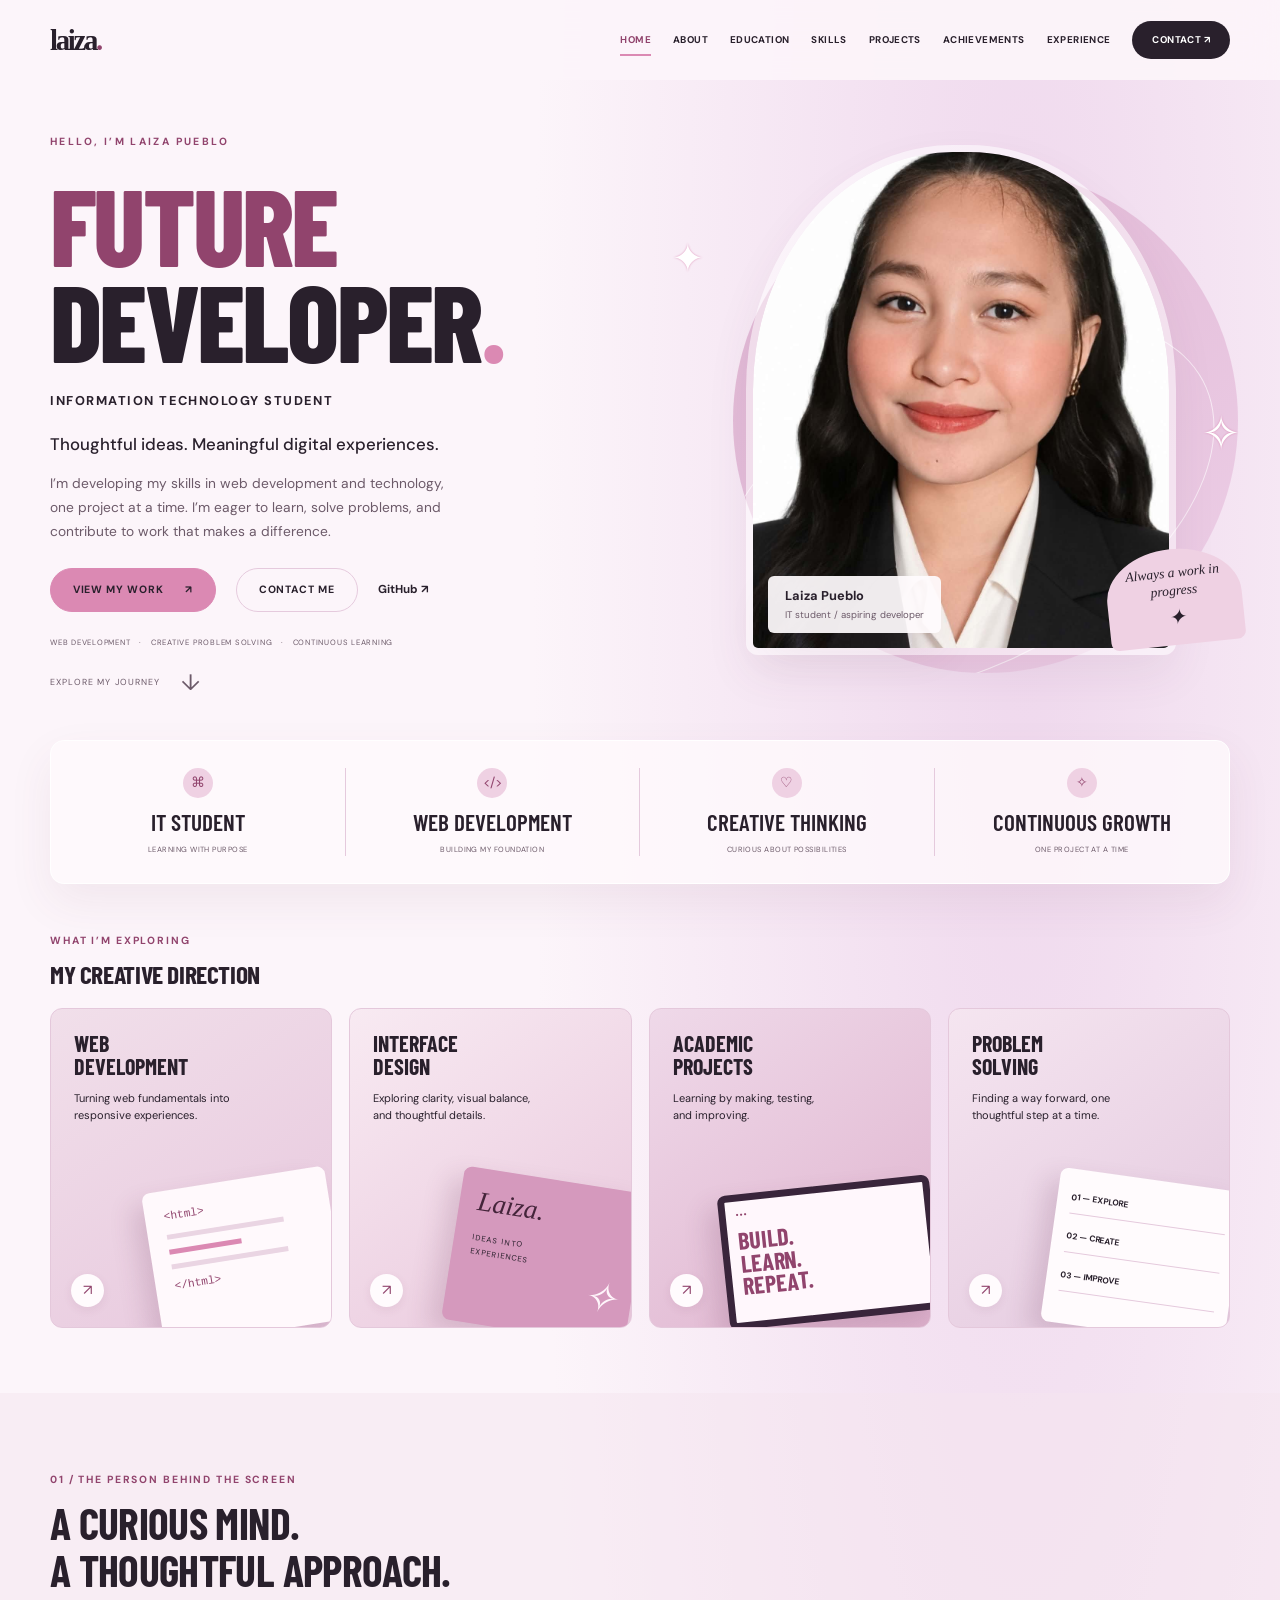
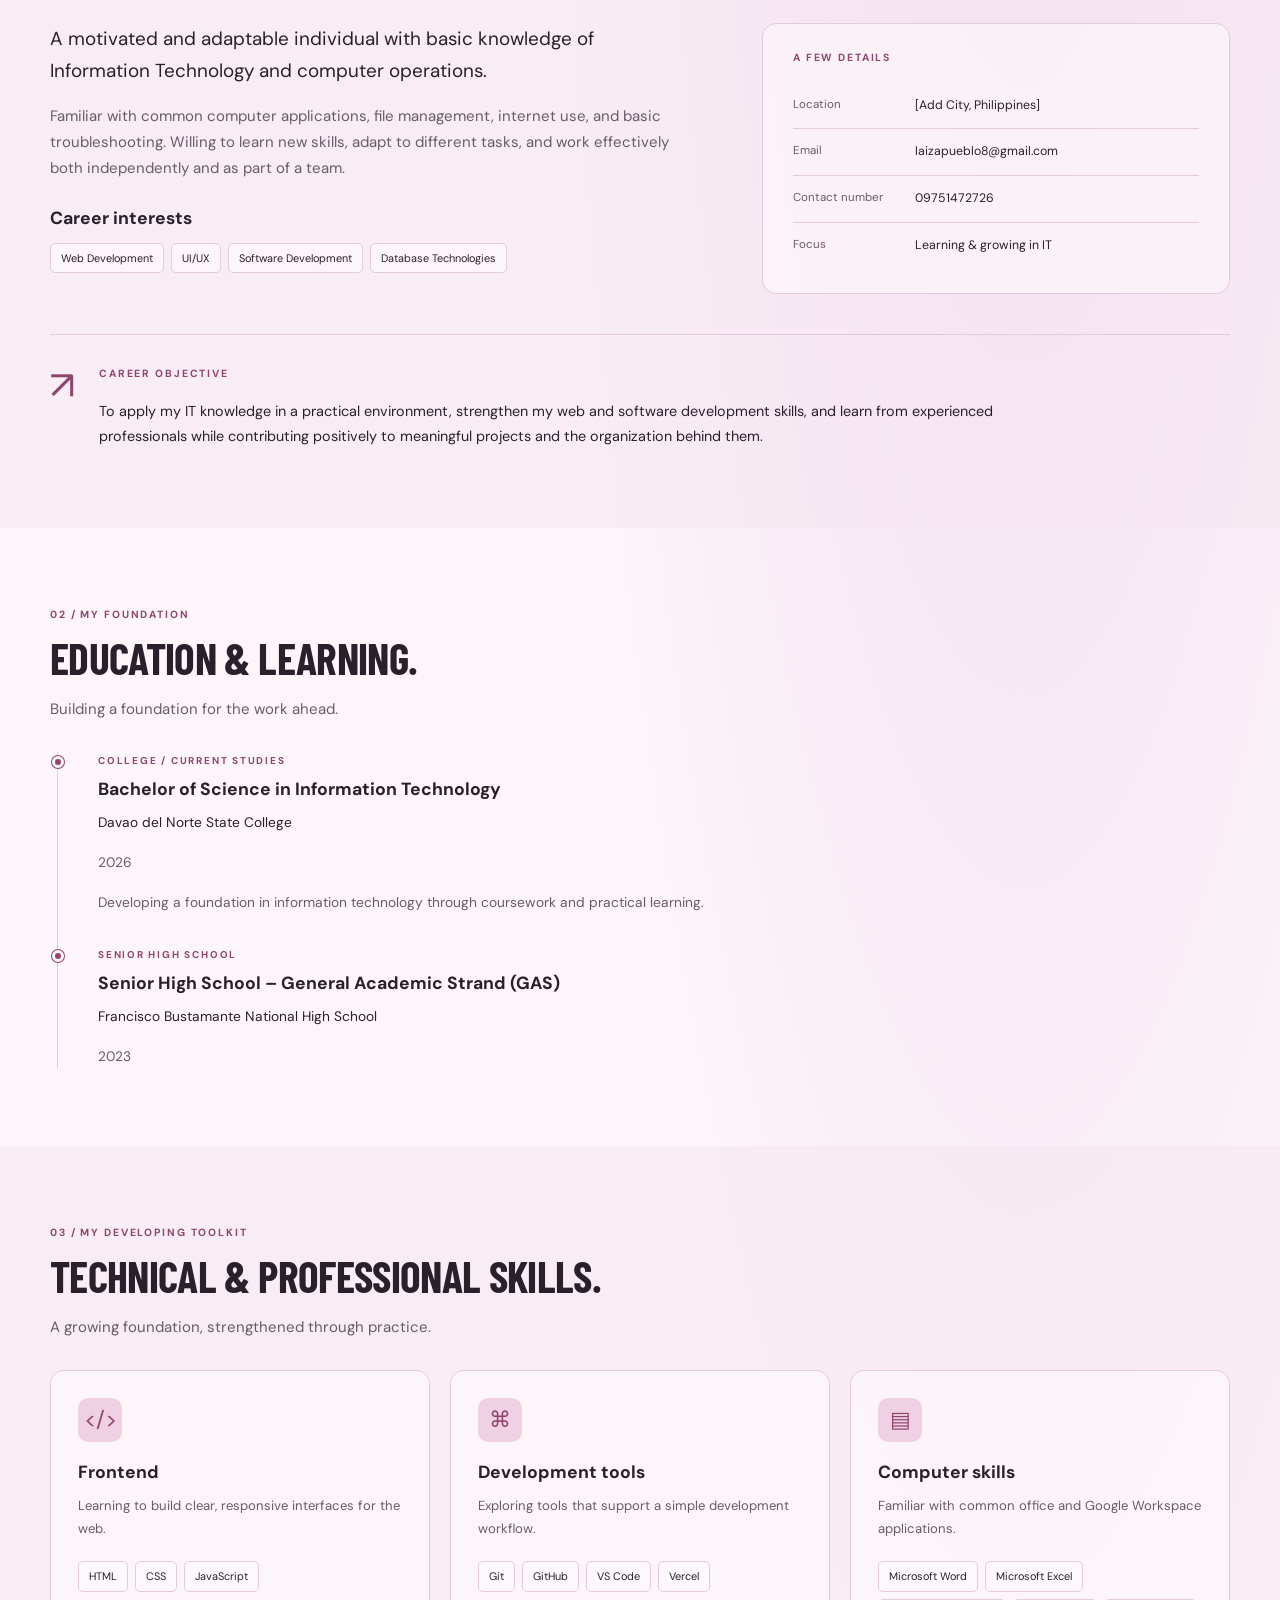
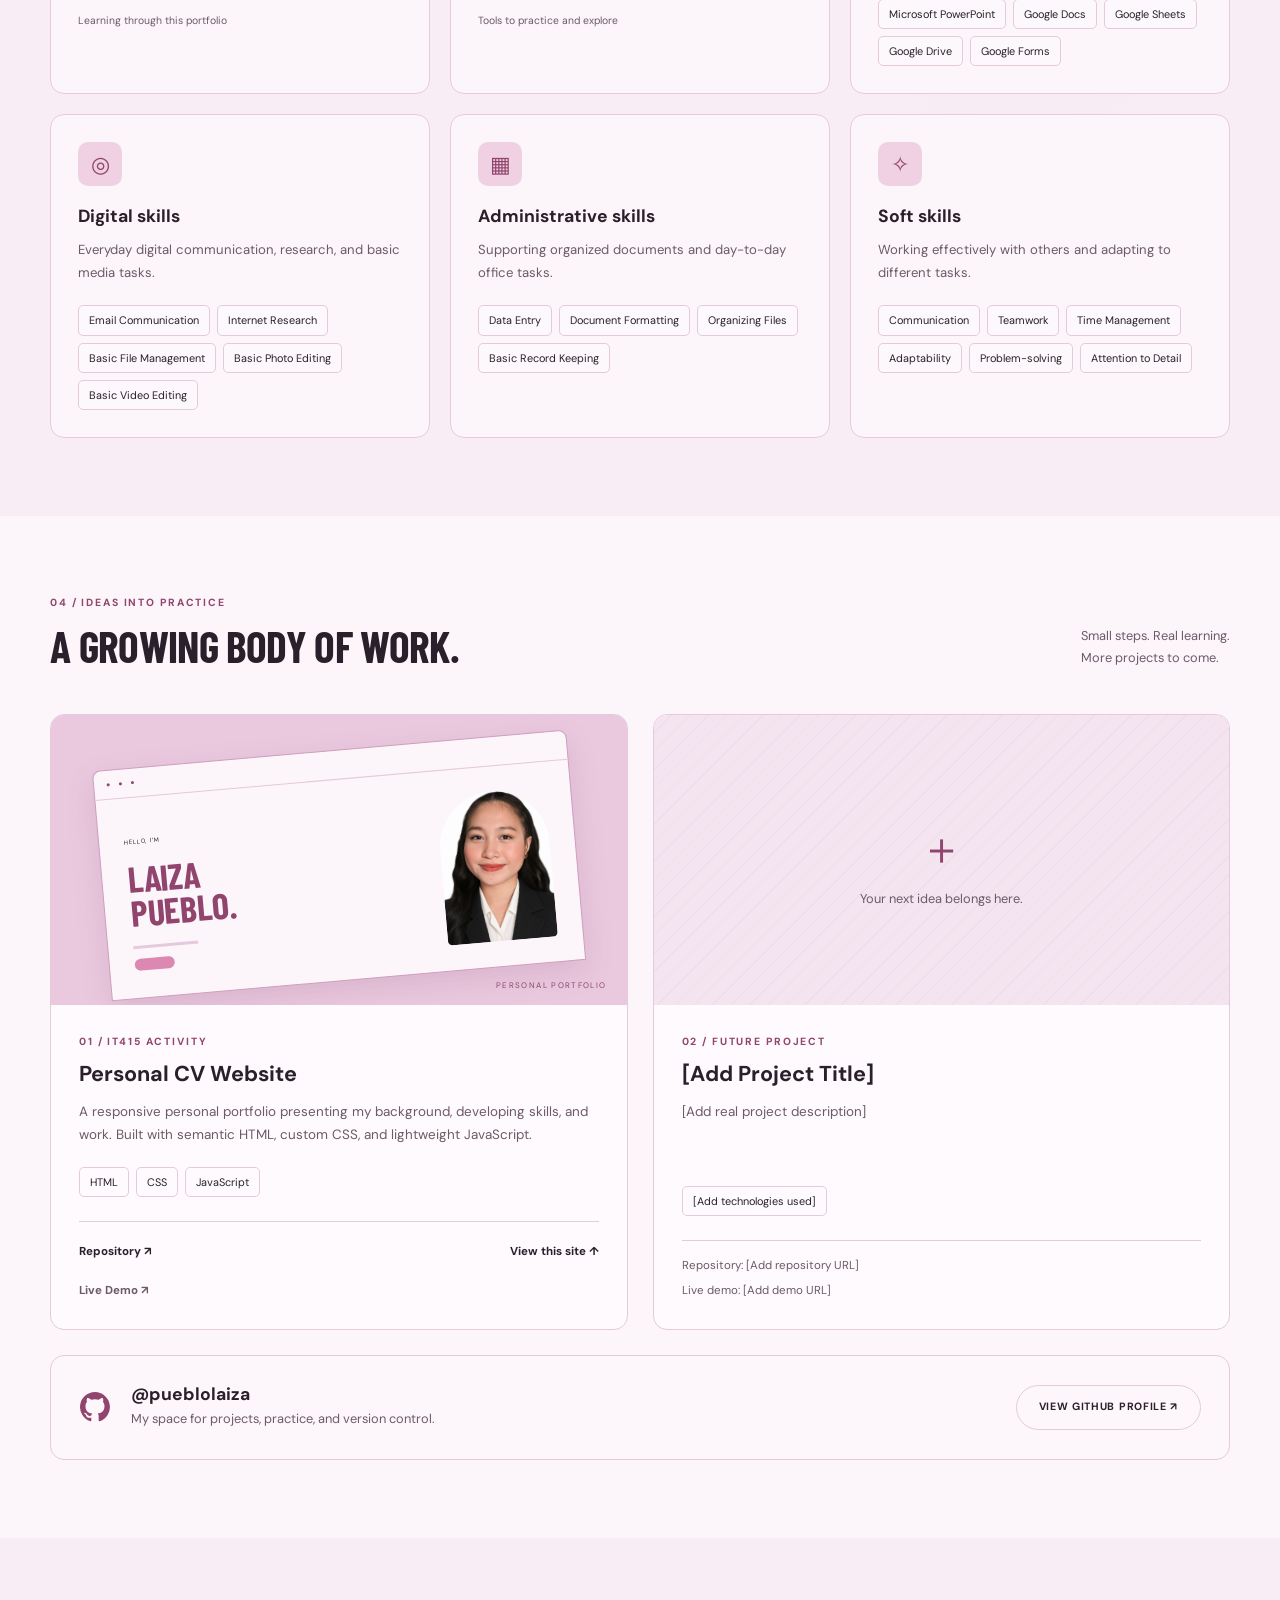
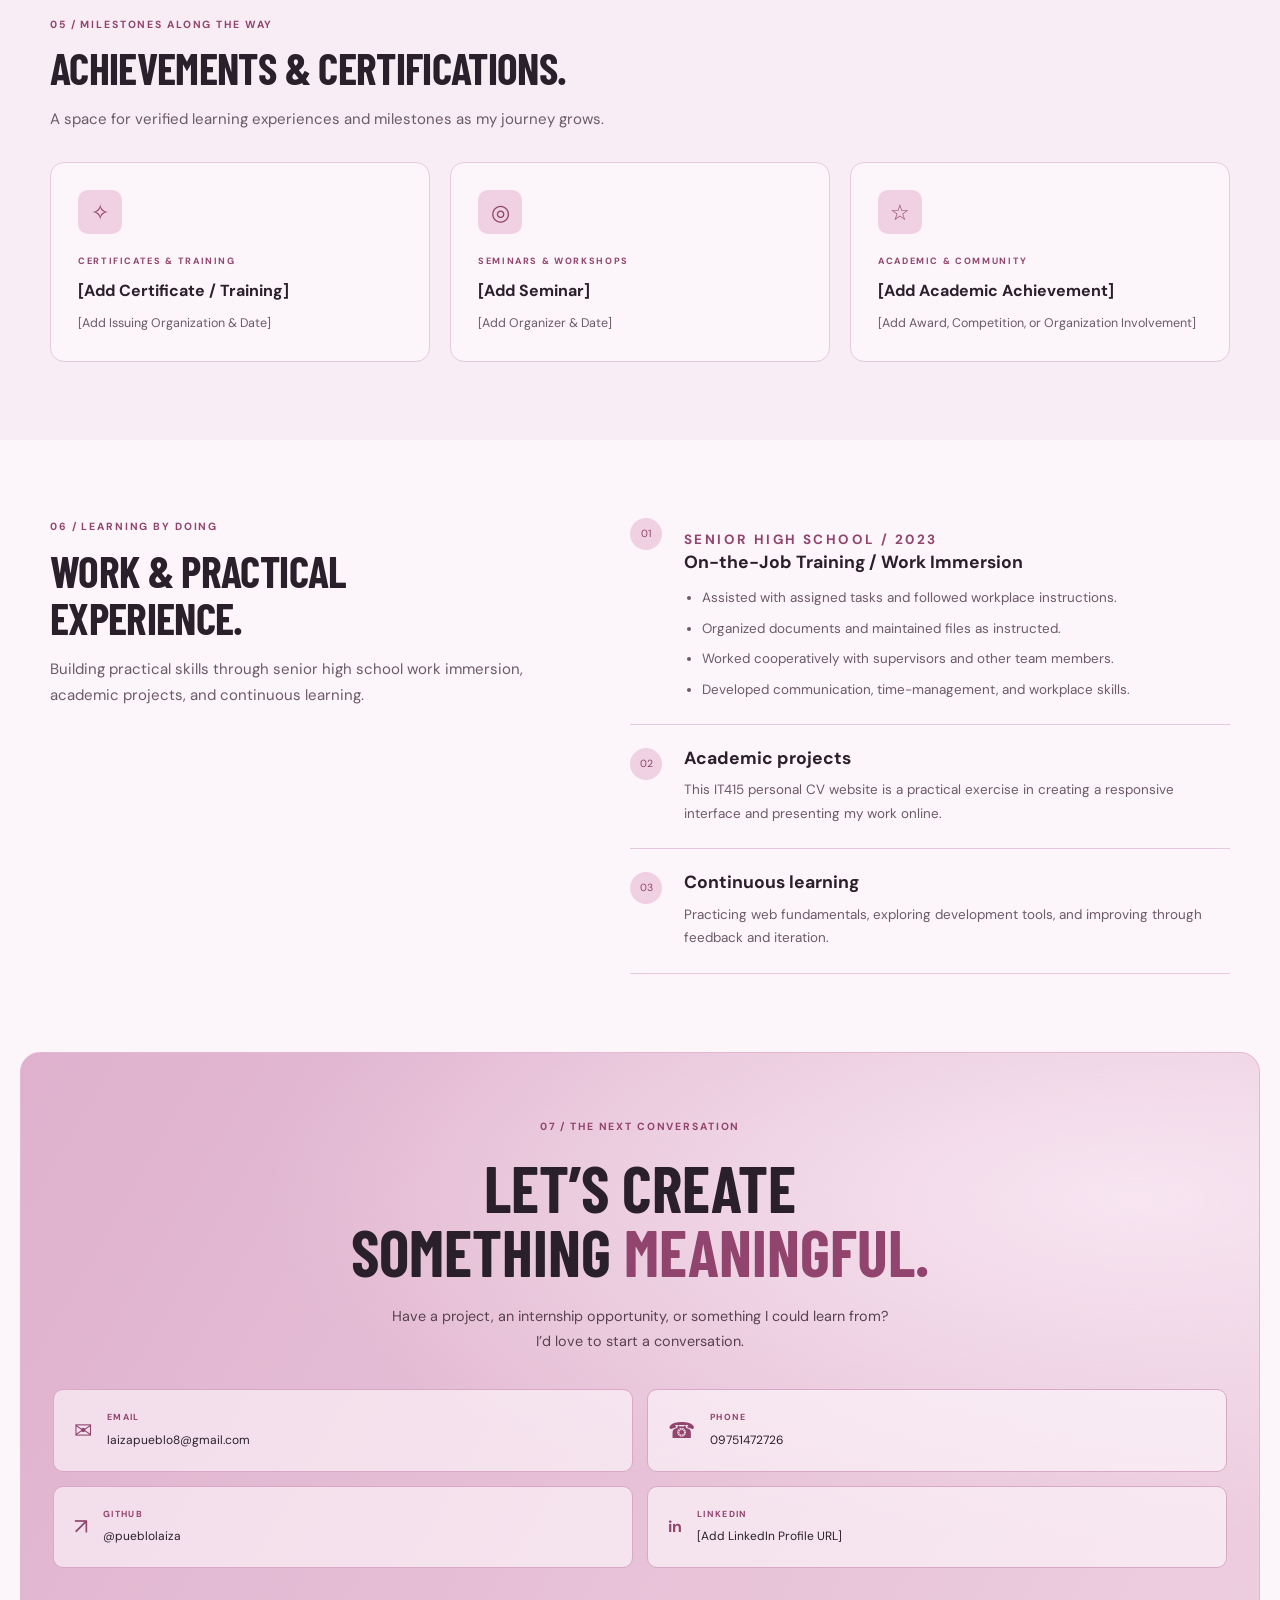
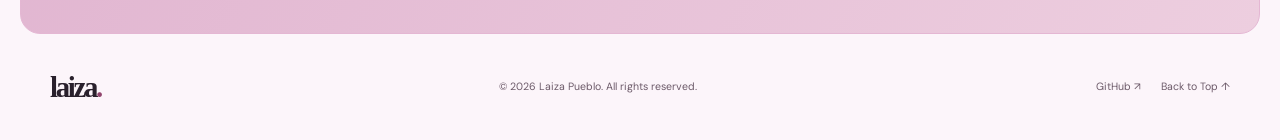
==== commit 63795055: "feat: add verified profile education skills and work immersion" ====
--- a/index.html
+++ b/index.html
@@ -62,19 +62,22 @@
 
     <section id="about" class="section tint" aria-labelledby="about-title"><div class="container">
       <div class="section-heading reveal"><p class="eyebrow">01 / THE PERSON BEHIND THE SCREEN</p><h2 id="about-title">A curious mind.<br>A thoughtful approach.</h2></div>
-      <div class="about-grid"><div class="reveal"><p class="lead">I’m Laiza, an IT student interested in how technology can turn ideas into useful, approachable experiences.</p><p class="muted">I’m continuously building my technical foundation and exploring web development. I value patience, collaboration, and the willingness to ask questions. Every project is an opportunity to learn something new.</p><h3>Career interests</h3><div class="chips"><span>Web Development</span><span>UI/UX</span><span>Software Development</span><span>Database Technologies</span></div></div>
-      <aside class="info-card reveal" aria-label="Basic information"><p class="eyebrow">A FEW DETAILS</p><dl><div><dt>Location</dt><dd>[Add City, Philippines]</dd></div><div><dt>Email</dt><dd>[Add Email Address]</dd></div><div><dt>Contact number</dt><dd>[Add Contact Number]</dd></div><div><dt>Focus</dt><dd>Learning &amp; growing in IT</dd></div></dl></aside></div>
+      <div class="about-grid"><div class="reveal"><p class="lead">A motivated and adaptable individual with basic knowledge of Information Technology and computer operations.</p><p class="muted">Familiar with common computer applications, file management, internet use, and basic troubleshooting. Willing to learn new skills, adapt to different tasks, and work effectively both independently and as part of a team.</p><h3>Career interests</h3><div class="chips"><span>Web Development</span><span>UI/UX</span><span>Software Development</span><span>Database Technologies</span></div></div>
+      <aside class="info-card reveal" aria-label="Basic information"><p class="eyebrow">A FEW DETAILS</p><dl><div><dt>Location</dt><dd>[Add City, Philippines]</dd></div><div><dt>Email</dt><dd><a href="mailto:laizapueblo8@gmail.com">laizapueblo8@gmail.com</a></dd></div><div><dt>Contact number</dt><dd><a href="tel:+639751472726">09751472726</a></dd></div><div><dt>Focus</dt><dd>Learning &amp; growing in IT</dd></div></dl></aside></div>
       <div class="objective reveal"><span class="section-symbol" aria-hidden="true">↗</span><div><p class="eyebrow">CAREER OBJECTIVE</p><p>To apply my IT knowledge in a practical environment, strengthen my web and software development skills, and learn from experienced professionals while contributing positively to meaningful projects and the organization behind them.</p></div></div>
     </div></section>
 
     <section id="education" class="section container" aria-labelledby="education-title"><div class="section-heading reveal"><p class="eyebrow">02 / MY FOUNDATION</p><h2 id="education-title">Education &amp; learning.</h2><p class="muted">Building a foundation for the work ahead.</p></div>
-      <div class="timeline"><article class="timeline-item reveal"><span class="timeline-dot" aria-hidden="true"></span><p class="eyebrow">COLLEGE / CURRENT STUDIES</p><h3>Bachelor of Science in Information Technology</h3><p>[Add College / University]</p><p class="muted">Year level: [Insert Current Year Level] <span class="separator">/</span> [Add Academic Period]</p><p class="muted">Developing a foundation in information technology through coursework and practical learning.</p></article><article class="timeline-item reveal"><span class="timeline-dot" aria-hidden="true"></span><p class="eyebrow">SENIOR HIGH SCHOOL</p><h3>[Add Senior High School]</h3><p class="muted">[Add Strand / Program] <span class="separator">/</span> [Add Academic Period]</p></article></div>
+      <div class="timeline"><article class="timeline-item reveal"><span class="timeline-dot" aria-hidden="true"></span><p class="eyebrow">COLLEGE / CURRENT STUDIES</p><h3>Bachelor of Science in Information Technology</h3><p>Davao del Norte State College</p><p class="muted">2026</p><p class="muted">Developing a foundation in information technology through coursework and practical learning.</p></article><article class="timeline-item reveal"><span class="timeline-dot" aria-hidden="true"></span><p class="eyebrow">SENIOR HIGH SCHOOL</p><h3>Senior High School – General Academic Strand (GAS)</h3><p>Francisco Bustamante National High School</p><p class="muted">2023</p></article></div>
     </section>
 
-    <section id="skills" class="section tint" aria-labelledby="skills-title"><div class="container"><div class="section-heading reveal"><p class="eyebrow">03 / MY DEVELOPING TOOLKIT</p><h2 id="skills-title">Skills I’m building.</h2><p class="muted">A growing foundation, strengthened through practice.</p></div><div class="skills-grid">
+    <section id="skills" class="section tint" aria-labelledby="skills-title"><div class="container"><div class="section-heading reveal"><p class="eyebrow">03 / MY DEVELOPING TOOLKIT</p><h2 id="skills-title">Technical &amp; professional skills.</h2><p class="muted">A growing foundation, strengthened through practice.</p></div><div class="skills-grid">
       <article class="skill-card reveal"><span class="card-icon" aria-hidden="true">&lt;/&gt;</span><h3>Frontend</h3><p class="muted">Learning to build clear, responsive interfaces for the web.</p><div class="chips"><span>HTML</span><span>CSS</span><span>JavaScript</span></div><p class="skill-note">Learning through this portfolio</p></article>
       <article class="skill-card reveal"><span class="card-icon" aria-hidden="true">⌘</span><h3>Development tools</h3><p class="muted">Exploring tools that support a simple development workflow.</p><div class="chips"><span>Git</span><span>GitHub</span><span>VS Code</span><span>Vercel</span></div><p class="skill-note">Tools to practice and explore</p></article>
-      <article class="skill-card reveal"><span class="card-icon" aria-hidden="true">✧</span><h3>Professional skills</h3><p class="muted">Habits I aim to develop alongside my technical knowledge.</p><div class="chips"><span>Communication</span><span>Teamwork</span><span>Problem Solving</span><span>Adaptability</span><span>Time Management</span></div></article>
+      <article class="skill-card reveal"><span class="card-icon" aria-hidden="true">▤</span><h3>Computer skills</h3><p class="muted">Familiar with common office and Google Workspace applications.</p><div class="chips"><span>Microsoft Word</span><span>Microsoft Excel</span><span>Microsoft PowerPoint</span><span>Google Docs</span><span>Google Sheets</span><span>Google Drive</span><span>Google Forms</span></div></article>
+      <article class="skill-card reveal"><span class="card-icon" aria-hidden="true">◎</span><h3>Digital skills</h3><p class="muted">Everyday digital communication, research, and basic media tasks.</p><div class="chips"><span>Email Communication</span><span>Internet Research</span><span>Basic File Management</span><span>Basic Photo Editing</span><span>Basic Video Editing</span></div></article>
+      <article class="skill-card reveal"><span class="card-icon" aria-hidden="true">▦</span><h3>Administrative skills</h3><p class="muted">Supporting organized documents and day-to-day office tasks.</p><div class="chips"><span>Data Entry</span><span>Document Formatting</span><span>Organizing Files</span><span>Basic Record Keeping</span></div></article>
+      <article class="skill-card reveal"><span class="card-icon" aria-hidden="true">✧</span><h3>Soft skills</h3><p class="muted">Working effectively with others and adapting to different tasks.</p><div class="chips"><span>Communication</span><span>Teamwork</span><span>Time Management</span><span>Adaptability</span><span>Problem-solving</span><span>Attention to Detail</span></div></article>
     </div></div></section>
 
     <section id="projects" class="section container" aria-labelledby="projects-title"><div class="section-heading heading-row reveal"><div><p class="eyebrow">04 / IDEAS INTO PRACTICE</p><h2 id="projects-title">A growing body of work.</h2></div><p class="muted">Small steps. Real learning.<br>More projects to come.</p></div><div class="projects-grid">
@@ -87,9 +90,9 @@
 
     <section id="achievements" class="section tint" aria-labelledby="achievements-title"><div class="container"><div class="section-heading reveal"><p class="eyebrow">05 / MILESTONES ALONG THE WAY</p><h2 id="achievements-title">Achievements &amp; certifications.</h2><p class="muted">A space for verified learning experiences and milestones as my journey grows.</p></div><div class="achievement-grid"><article class="achievement-card reveal"><span class="card-icon" aria-hidden="true">✧</span><p class="eyebrow">CERTIFICATES &amp; TRAINING</p><h3>[Add Certificate / Training]</h3><p class="muted">[Add Issuing Organization &amp; Date]</p></article><article class="achievement-card reveal"><span class="card-icon" aria-hidden="true">◎</span><p class="eyebrow">SEMINARS &amp; WORKSHOPS</p><h3>[Add Seminar]</h3><p class="muted">[Add Organizer &amp; Date]</p></article><article class="achievement-card reveal"><span class="card-icon" aria-hidden="true">☆</span><p class="eyebrow">ACADEMIC &amp; COMMUNITY</p><h3>[Add Academic Achievement]</h3><p class="muted">[Add Award, Competition, or Organization Involvement]</p></article></div></div></section>
 
-    <section id="experience" class="section container" aria-labelledby="experience-title"><div class="experience-grid"><div class="section-heading reveal"><p class="eyebrow">06 / LEARNING BY DOING</p><h2 id="experience-title">Experience<br>starts with practice.</h2><p class="muted">As a student, I am currently building practical experience through academic projects, collaborative activities, and continuous learning.</p></div><div class="experience-list"><article class="reveal"><span aria-hidden="true">01</span><div><h3>Academic projects</h3><p class="muted">This IT415 personal CV website is a practical exercise in creating a responsive interface and presenting my work online.</p></div></article><article class="reveal"><span aria-hidden="true">02</span><div><h3>Activities &amp; involvement</h3><p class="muted">[Add a real school activity, organization role, volunteer experience, or technical activity, with your contribution and date.]</p></div></article><article class="reveal"><span aria-hidden="true">03</span><div><h3>Continuous learning</h3><p class="muted">Practicing web fundamentals, exploring development tools, and improving through feedback and iteration.</p></div></article></div></div></section>
+    <section id="experience" class="section container" aria-labelledby="experience-title"><div class="experience-grid"><div class="section-heading reveal"><p class="eyebrow">06 / LEARNING BY DOING</p><h2 id="experience-title">Work &amp; practical<br>experience.</h2><p class="muted">Building practical skills through senior high school work immersion, academic projects, and continuous learning.</p></div><div class="experience-list"><article class="reveal"><span aria-hidden="true">01</span><div><p class="eyebrow">SENIOR HIGH SCHOOL / 2023</p><h3>On-the-Job Training / Work Immersion</h3><ul class="experience-details muted"><li>Assisted with assigned tasks and followed workplace instructions.</li><li>Organized documents and maintained files as instructed.</li><li>Worked cooperatively with supervisors and other team members.</li><li>Developed communication, time-management, and workplace skills.</li></ul></div></article><article class="reveal"><span aria-hidden="true">02</span><div><h3>Academic projects</h3><p class="muted">This IT415 personal CV website is a practical exercise in creating a responsive interface and presenting my work online.</p></div></article><article class="reveal"><span aria-hidden="true">03</span><div><h3>Continuous learning</h3><p class="muted">Practicing web fundamentals, exploring development tools, and improving through feedback and iteration.</p></div></article></div></div></section>
 
-    <section id="contact" class="section contact-section" aria-labelledby="contact-title"><div class="container contact-inner reveal"><p class="eyebrow">07 / THE NEXT CONVERSATION</p><h2 id="contact-title">LET’S CREATE<br>SOMETHING<span> MEANINGFUL.</span></h2><p>Have a project, an internship opportunity, or something I could learn from?<br>I’d love to start a conversation.</p><div class="contact-links"><div class="contact-item"><span aria-hidden="true">✉</span><div><span class="contact-label">EMAIL</span><span>[Add Email Address]</span></div></div><a class="contact-item" href="https://github.com/pueblolaiza" target="_blank" rel="noopener noreferrer"><span aria-hidden="true">↗</span><div><span class="contact-label">GITHUB</span><span>@pueblolaiza</span></div></a><div class="contact-item"><span class="linkedin-icon" aria-hidden="true">in</span><div><span class="contact-label">LINKEDIN</span><span>[Add LinkedIn Profile URL]</span></div></div></div><!-- Replace the email placeholder with a mailto: link and the LinkedIn placeholder with your verified profile URL. --></div></section>
+    <section id="contact" class="section contact-section" aria-labelledby="contact-title"><div class="container contact-inner reveal"><p class="eyebrow">07 / THE NEXT CONVERSATION</p><h2 id="contact-title">LET’S CREATE<br>SOMETHING<span> MEANINGFUL.</span></h2><p>Have a project, an internship opportunity, or something I could learn from?<br>I’d love to start a conversation.</p><div class="contact-links"><a class="contact-item" href="mailto:laizapueblo8@gmail.com"><span aria-hidden="true">✉</span><div><span class="contact-label">EMAIL</span><span>laizapueblo8@gmail.com</span></div></a><a class="contact-item" href="tel:+639751472726"><span aria-hidden="true">☎</span><div><span class="contact-label">PHONE</span><span>09751472726</span></div></a><a class="contact-item" href="https://github.com/pueblolaiza" target="_blank" rel="noopener noreferrer"><span aria-hidden="true">↗</span><div><span class="contact-label">GITHUB</span><span>@pueblolaiza</span></div></a><div class="contact-item"><span class="linkedin-icon" aria-hidden="true">in</span><div><span class="contact-label">LINKEDIN</span><span>[Add LinkedIn Profile URL]</span></div></div></div><!-- Replace the LinkedIn placeholder with your verified profile URL. --></div></section>
   </main>
   <footer class="container footer"><a class="wordmark" href="#home">laiza<span>.</span></a><p>© <span id="year">2026</span> Laiza Pueblo. All rights reserved.</p><div><a href="https://github.com/pueblolaiza" target="_blank" rel="noopener noreferrer">GitHub ↗</a><a href="#home">Back to Top ↑</a></div></footer>
 </body>
--- a/style.css
+++ b/style.css
@@ -195,7 +195,7 @@
 .contact-inner h2 { font: 700 clamp(2.7rem, 5vw, 4.7rem)/1 'Barlow Condensed', sans-serif; margin: 20px 0; }
 .contact-inner h2 span { color: var(--accent); }
 .contact-inner > p:not(.eyebrow) { font-size: .9rem; color: #584251; }
-.contact-links { display: grid; grid-template-columns: repeat(3, minmax(0, 1fr)); gap: 14px; margin-top: 35px; }
+.contact-links { display: grid; grid-template-columns: repeat(2, minmax(0, 1fr)); gap: 14px; margin-top: 35px; }
 .contact-item { display: flex; text-align: left; align-items: center; gap: 15px; padding: 20px; border-radius: 10px; border: 1px solid #d8a9c6; background: #fffafd99; overflow-wrap: anywhere; }
 .contact-item > span { font-size: 1.4rem; color: var(--accent); }
 .contact-item div { display: flex; flex-direction: column; font-size: .75rem; }
@@ -249,7 +249,7 @@
   .focus-card { min-height: 300px; }
   .focus-art { max-width: 190px; }
   .skills-grid { grid-template-columns: 1fr 1fr; }
-  .skill-card:last-child { grid-column: 1 / -1; }
+  .skill-card:last-child { grid-column: auto; }
   .achievement-grid { gap: 14px; }
   .achievement-card { padding: 20px; }
   .mini-content { padding: 20px; gap: 12px; }
@@ -327,3 +327,7 @@
   *, *::before, *::after { animation: none !important; transition: none !important; }
   .js-motion .reveal { opacity: 1; transform: none; }
 }
+
+.experience-details { margin: 14px 0 0; padding-left: 18px; font-size: .84rem; }
+.experience-details li + li { margin-top: 7px; }
+.info-card a:hover { color: var(--accent); text-decoration: underline; }
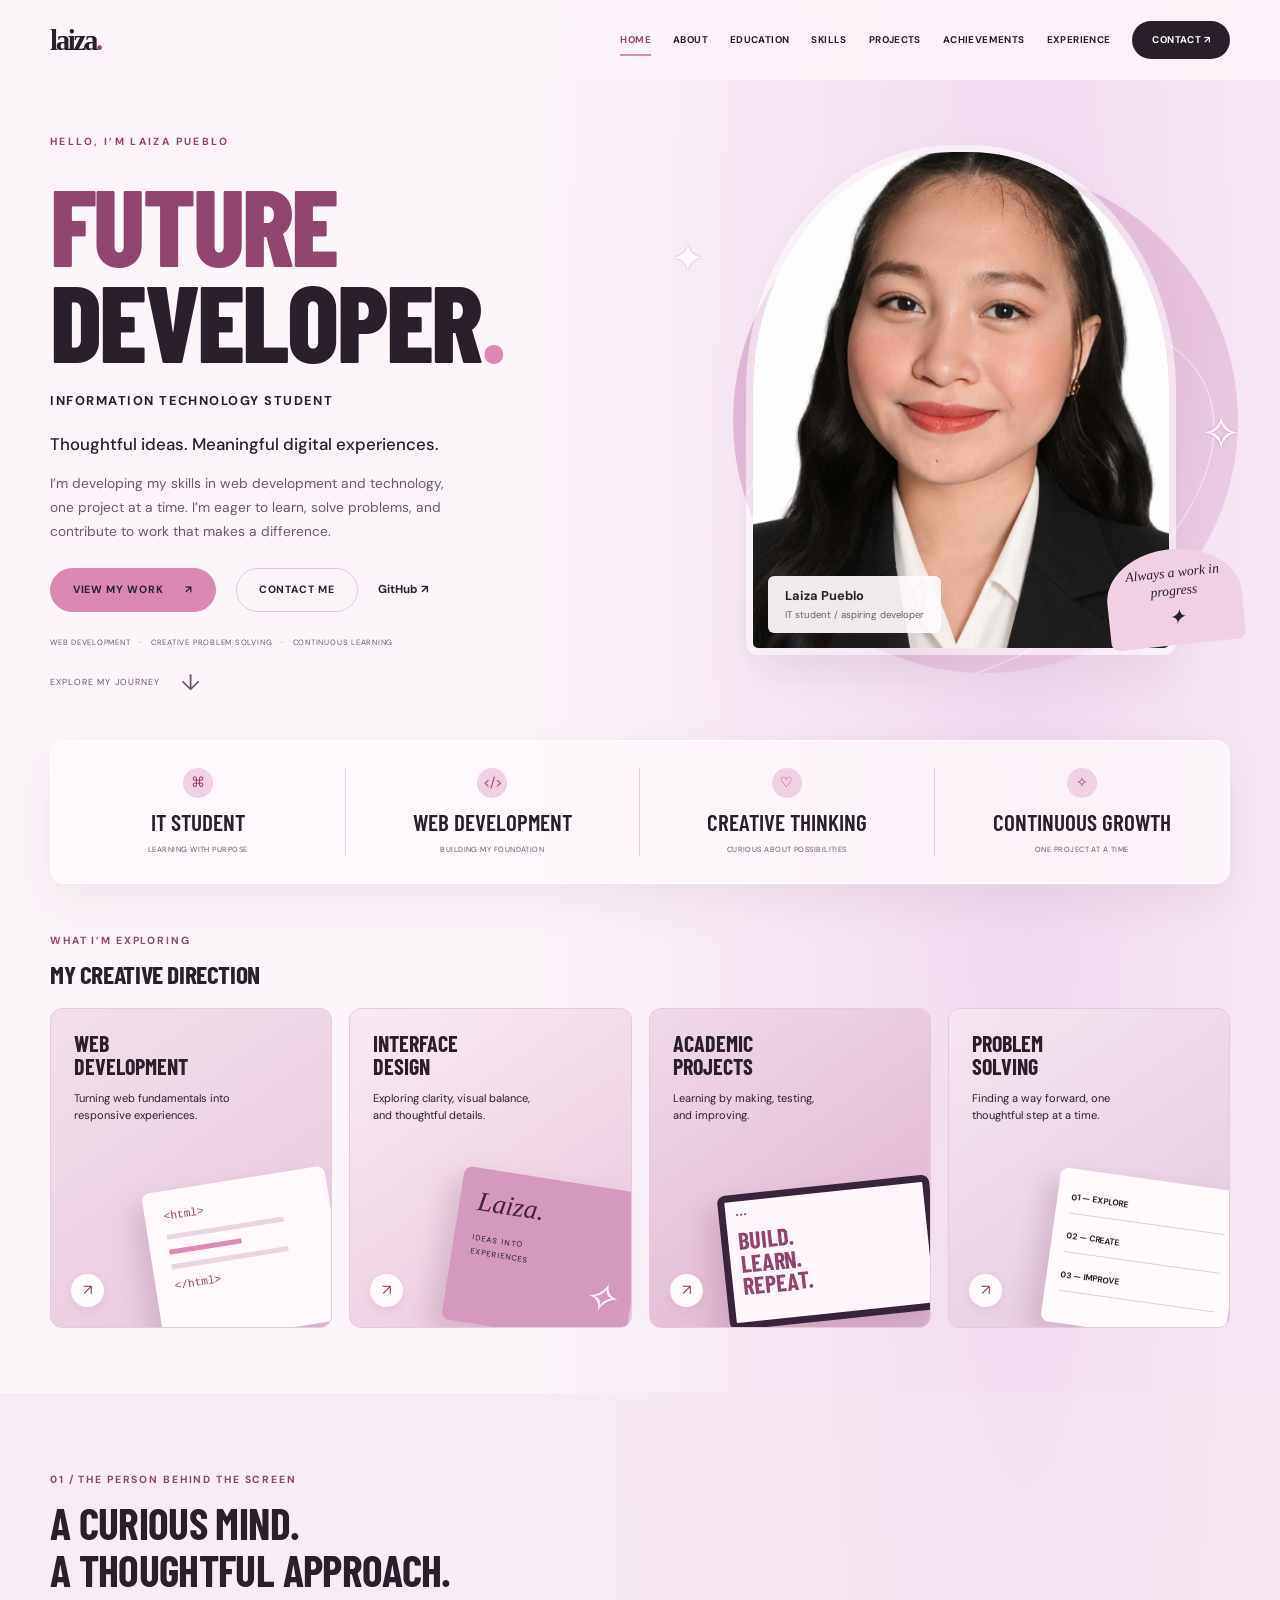
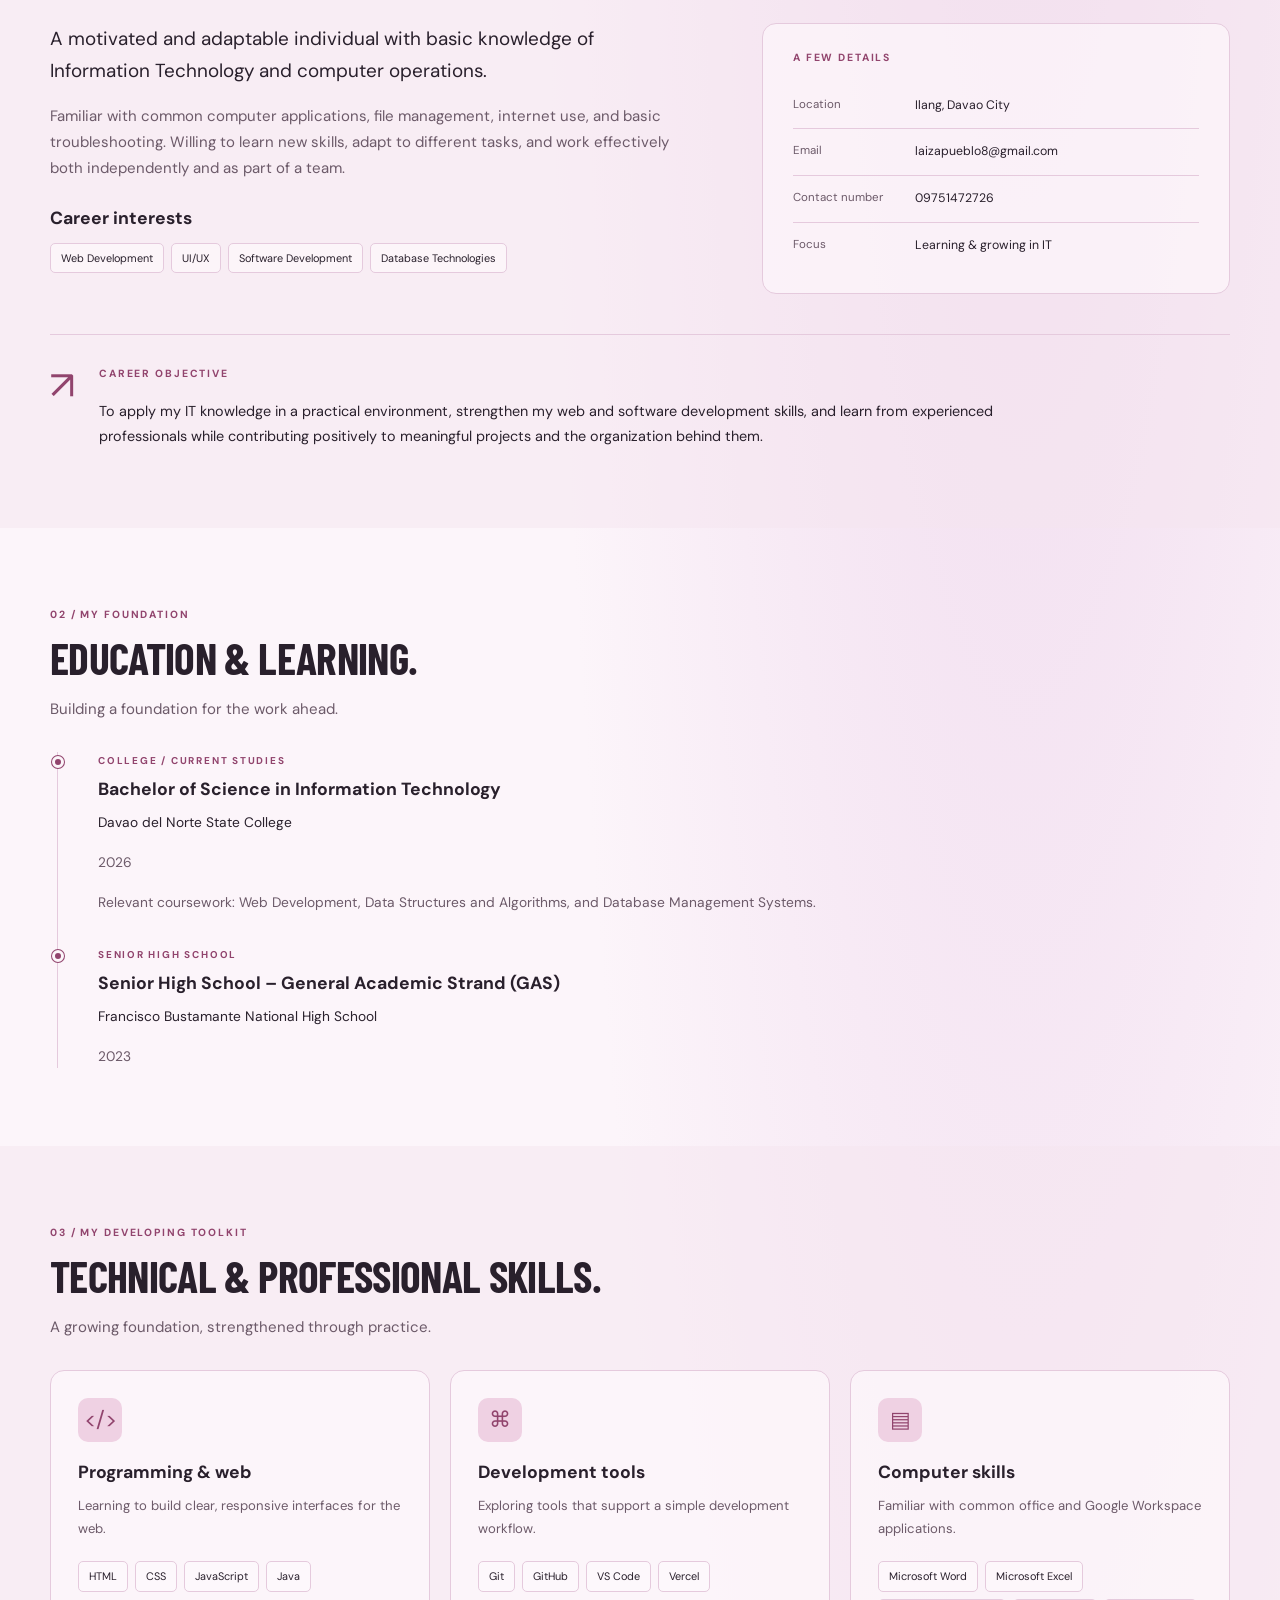
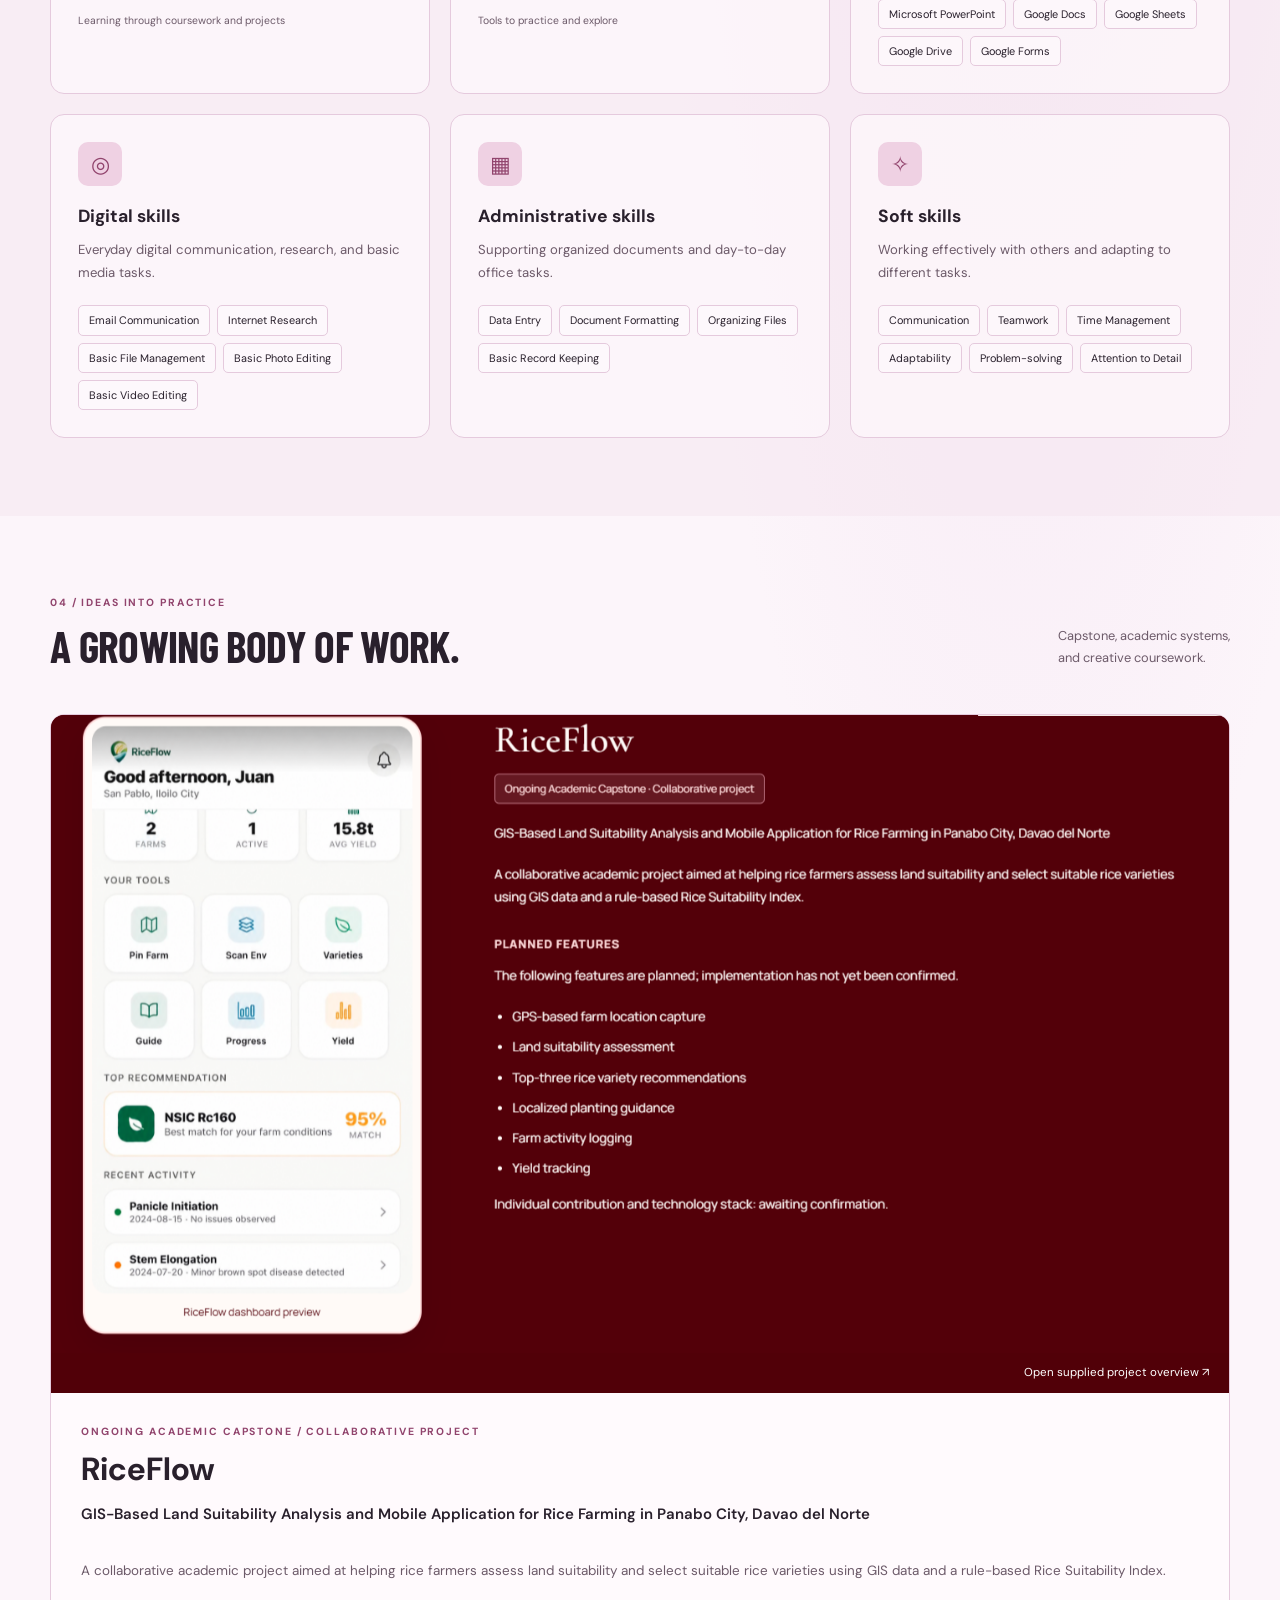
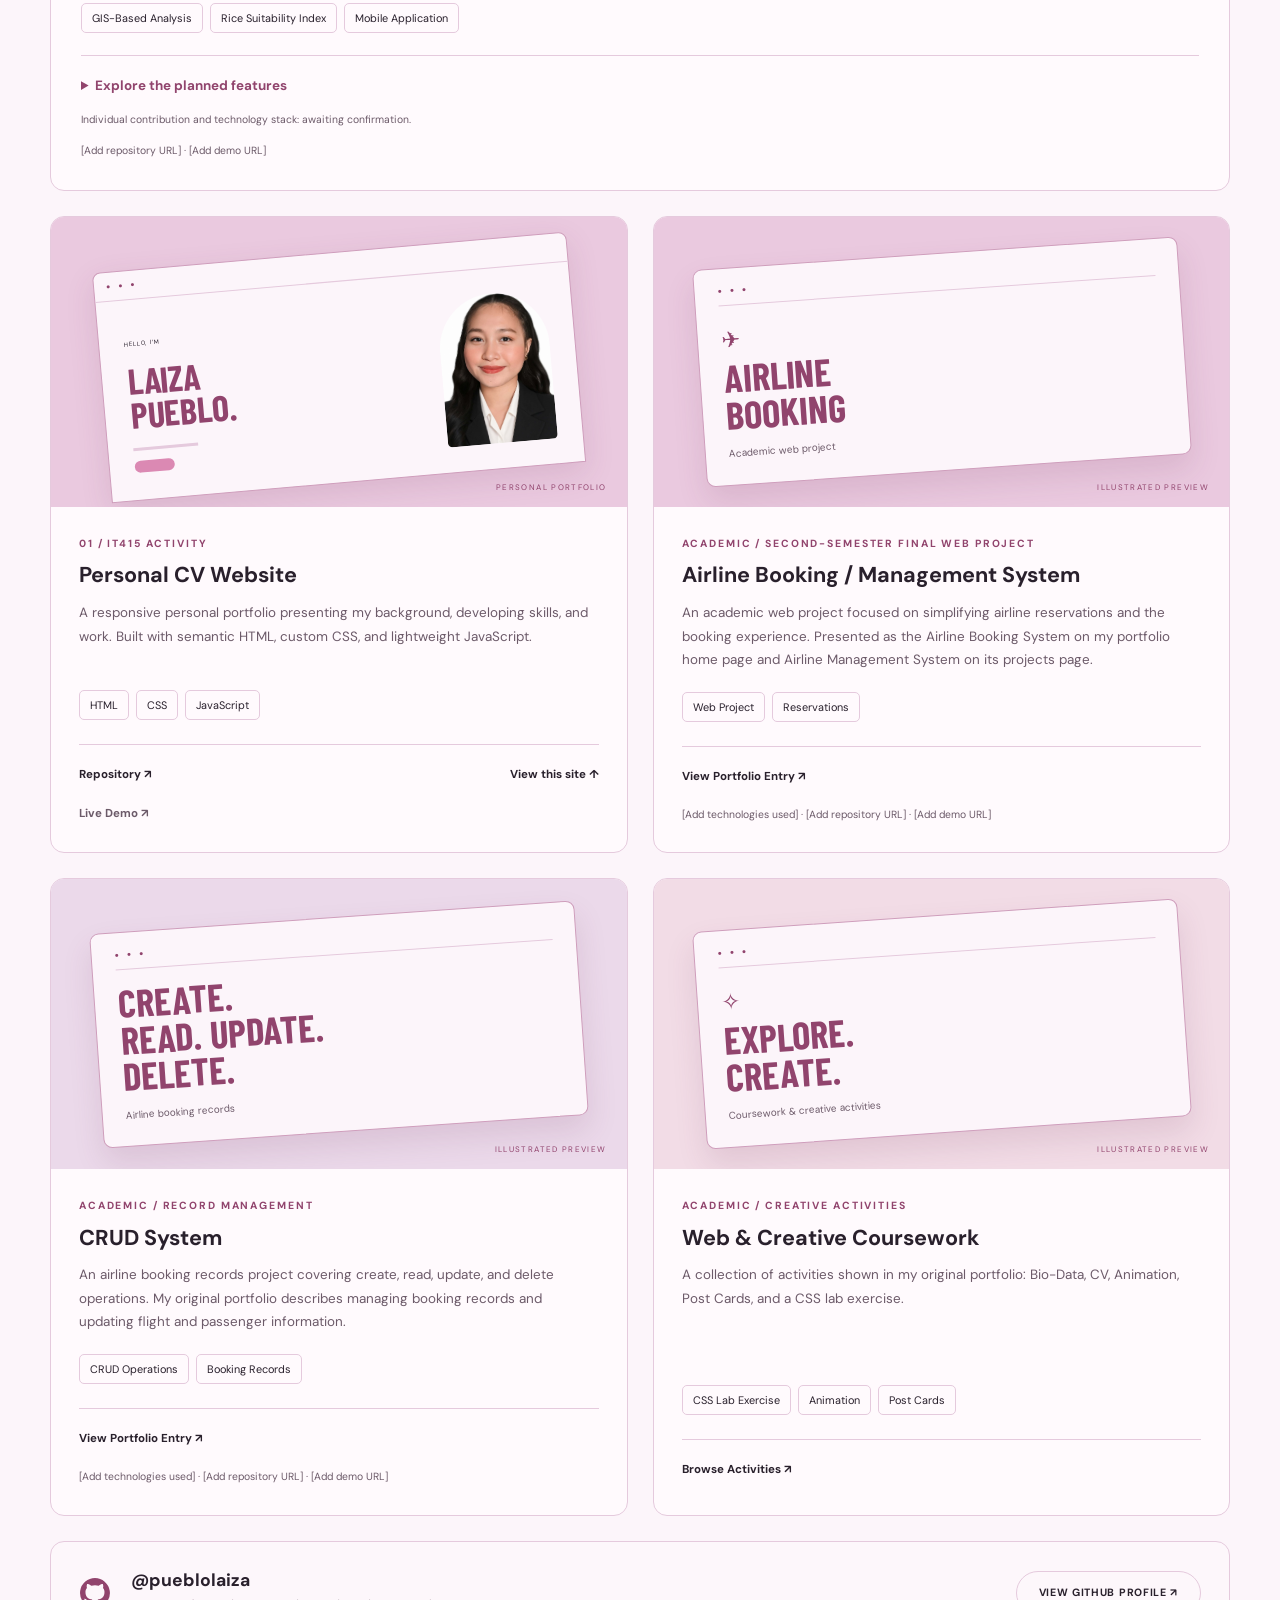
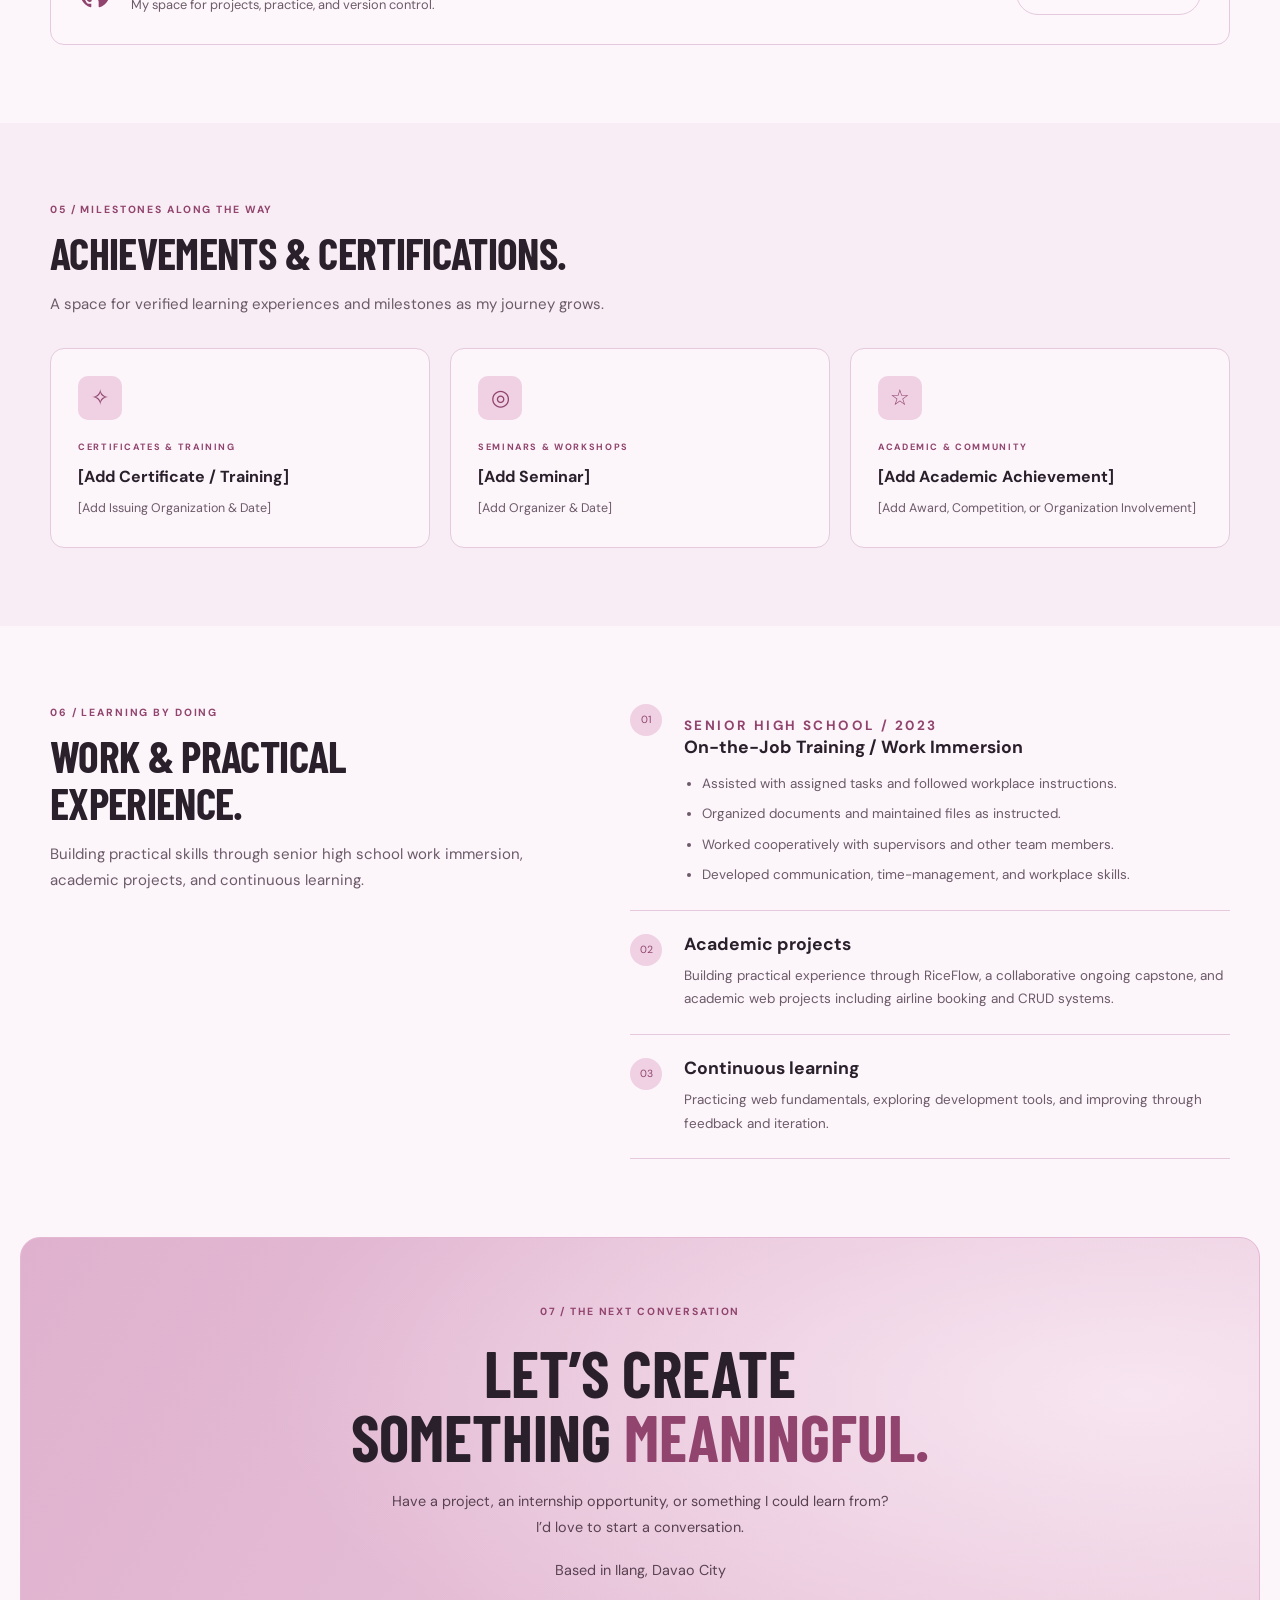
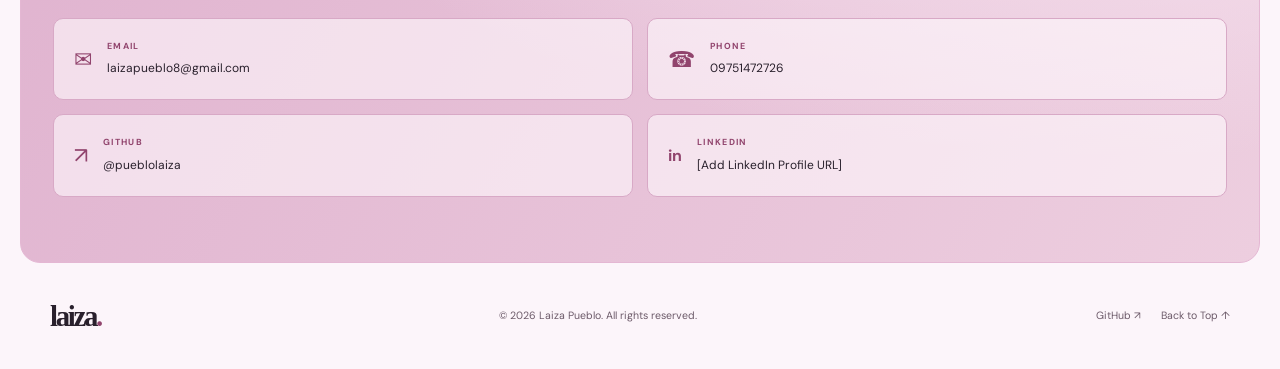
==== commit 43068d69: "feat: add location RiceFlow capstone and verified academic projects" ====
--- a/index.html
+++ b/index.html
@@ -63,16 +63,16 @@
     <section id="about" class="section tint" aria-labelledby="about-title"><div class="container">
       <div class="section-heading reveal"><p class="eyebrow">01 / THE PERSON BEHIND THE SCREEN</p><h2 id="about-title">A curious mind.<br>A thoughtful approach.</h2></div>
       <div class="about-grid"><div class="reveal"><p class="lead">A motivated and adaptable individual with basic knowledge of Information Technology and computer operations.</p><p class="muted">Familiar with common computer applications, file management, internet use, and basic troubleshooting. Willing to learn new skills, adapt to different tasks, and work effectively both independently and as part of a team.</p><h3>Career interests</h3><div class="chips"><span>Web Development</span><span>UI/UX</span><span>Software Development</span><span>Database Technologies</span></div></div>
-      <aside class="info-card reveal" aria-label="Basic information"><p class="eyebrow">A FEW DETAILS</p><dl><div><dt>Location</dt><dd>[Add City, Philippines]</dd></div><div><dt>Email</dt><dd><a href="mailto:laizapueblo8@gmail.com">laizapueblo8@gmail.com</a></dd></div><div><dt>Contact number</dt><dd><a href="tel:+639751472726">09751472726</a></dd></div><div><dt>Focus</dt><dd>Learning &amp; growing in IT</dd></div></dl></aside></div>
+      <aside class="info-card reveal" aria-label="Basic information"><p class="eyebrow">A FEW DETAILS</p><dl><div><dt>Location</dt><dd>Ilang, Davao City</dd></div><div><dt>Email</dt><dd><a href="mailto:laizapueblo8@gmail.com">laizapueblo8@gmail.com</a></dd></div><div><dt>Contact number</dt><dd><a href="tel:+639751472726">09751472726</a></dd></div><div><dt>Focus</dt><dd>Learning &amp; growing in IT</dd></div></dl></aside></div>
       <div class="objective reveal"><span class="section-symbol" aria-hidden="true">↗</span><div><p class="eyebrow">CAREER OBJECTIVE</p><p>To apply my IT knowledge in a practical environment, strengthen my web and software development skills, and learn from experienced professionals while contributing positively to meaningful projects and the organization behind them.</p></div></div>
     </div></section>
 
     <section id="education" class="section container" aria-labelledby="education-title"><div class="section-heading reveal"><p class="eyebrow">02 / MY FOUNDATION</p><h2 id="education-title">Education &amp; learning.</h2><p class="muted">Building a foundation for the work ahead.</p></div>
-      <div class="timeline"><article class="timeline-item reveal"><span class="timeline-dot" aria-hidden="true"></span><p class="eyebrow">COLLEGE / CURRENT STUDIES</p><h3>Bachelor of Science in Information Technology</h3><p>Davao del Norte State College</p><p class="muted">2026</p><p class="muted">Developing a foundation in information technology through coursework and practical learning.</p></article><article class="timeline-item reveal"><span class="timeline-dot" aria-hidden="true"></span><p class="eyebrow">SENIOR HIGH SCHOOL</p><h3>Senior High School – General Academic Strand (GAS)</h3><p>Francisco Bustamante National High School</p><p class="muted">2023</p></article></div>
+      <div class="timeline"><article class="timeline-item reveal"><span class="timeline-dot" aria-hidden="true"></span><p class="eyebrow">COLLEGE / CURRENT STUDIES</p><h3>Bachelor of Science in Information Technology</h3><p>Davao del Norte State College</p><p class="muted">2026</p><p class="muted">Relevant coursework: Web Development, Data Structures and Algorithms, and Database Management Systems.</p></article><article class="timeline-item reveal"><span class="timeline-dot" aria-hidden="true"></span><p class="eyebrow">SENIOR HIGH SCHOOL</p><h3>Senior High School – General Academic Strand (GAS)</h3><p>Francisco Bustamante National High School</p><p class="muted">2023</p></article></div>
     </section>
 
     <section id="skills" class="section tint" aria-labelledby="skills-title"><div class="container"><div class="section-heading reveal"><p class="eyebrow">03 / MY DEVELOPING TOOLKIT</p><h2 id="skills-title">Technical &amp; professional skills.</h2><p class="muted">A growing foundation, strengthened through practice.</p></div><div class="skills-grid">
-      <article class="skill-card reveal"><span class="card-icon" aria-hidden="true">&lt;/&gt;</span><h3>Frontend</h3><p class="muted">Learning to build clear, responsive interfaces for the web.</p><div class="chips"><span>HTML</span><span>CSS</span><span>JavaScript</span></div><p class="skill-note">Learning through this portfolio</p></article>
+      <article class="skill-card reveal"><span class="card-icon" aria-hidden="true">&lt;/&gt;</span><h3>Programming &amp; web</h3><p class="muted">Learning to build clear, responsive interfaces for the web.</p><div class="chips"><span>HTML</span><span>CSS</span><span>JavaScript</span><span>Java</span></div><p class="skill-note">Learning through coursework and projects</p></article>
       <article class="skill-card reveal"><span class="card-icon" aria-hidden="true">⌘</span><h3>Development tools</h3><p class="muted">Exploring tools that support a simple development workflow.</p><div class="chips"><span>Git</span><span>GitHub</span><span>VS Code</span><span>Vercel</span></div><p class="skill-note">Tools to practice and explore</p></article>
       <article class="skill-card reveal"><span class="card-icon" aria-hidden="true">▤</span><h3>Computer skills</h3><p class="muted">Familiar with common office and Google Workspace applications.</p><div class="chips"><span>Microsoft Word</span><span>Microsoft Excel</span><span>Microsoft PowerPoint</span><span>Google Docs</span><span>Google Sheets</span><span>Google Drive</span><span>Google Forms</span></div></article>
       <article class="skill-card reveal"><span class="card-icon" aria-hidden="true">◎</span><h3>Digital skills</h3><p class="muted">Everyday digital communication, research, and basic media tasks.</p><div class="chips"><span>Email Communication</span><span>Internet Research</span><span>Basic File Management</span><span>Basic Photo Editing</span><span>Basic Video Editing</span></div></article>
@@ -80,19 +80,22 @@
       <article class="skill-card reveal"><span class="card-icon" aria-hidden="true">✧</span><h3>Soft skills</h3><p class="muted">Working effectively with others and adapting to different tasks.</p><div class="chips"><span>Communication</span><span>Teamwork</span><span>Time Management</span><span>Adaptability</span><span>Problem-solving</span><span>Attention to Detail</span></div></article>
     </div></div></section>
 
-    <section id="projects" class="section container" aria-labelledby="projects-title"><div class="section-heading heading-row reveal"><div><p class="eyebrow">04 / IDEAS INTO PRACTICE</p><h2 id="projects-title">A growing body of work.</h2></div><p class="muted">Small steps. Real learning.<br>More projects to come.</p></div><div class="projects-grid">
+    <section id="projects" class="section container" aria-labelledby="projects-title"><div class="section-heading heading-row reveal"><div><p class="eyebrow">04 / IDEAS INTO PRACTICE</p><h2 id="projects-title">A growing body of work.</h2></div><p class="muted">Capstone, academic systems,<br>and creative coursework.</p></div><div class="projects-grid">
+      <article class="project-card capstone-card reveal"><a class="capstone-image-link" href="images/riceflow-capstone.png" target="_blank" rel="noopener noreferrer" aria-label="Open the supplied RiceFlow capstone overview image"><img class="capstone-image" src="images/riceflow-capstone.png" alt="RiceFlow capstone overview with a mobile dashboard concept and a list of planned rice farming features" width="1408" height="762" loading="lazy"><span>Open supplied project overview ↗</span></a><div class="project-body"><p class="eyebrow">ONGOING ACADEMIC CAPSTONE / COLLABORATIVE PROJECT</p><h3>RiceFlow</h3><p class="project-subtitle">GIS-Based Land Suitability Analysis and Mobile Application for Rice Farming in Panabo City, Davao del Norte</p><p class="muted">A collaborative academic project aimed at helping rice farmers assess land suitability and select suitable rice varieties using GIS data and a rule-based Rice Suitability Index.</p><div class="chips"><span>GIS-Based Analysis</span><span>Rice Suitability Index</span><span>Mobile Application</span></div><details class="project-details"><summary>Explore the planned features</summary><p class="muted">These features are planned; implementation has not yet been confirmed.</p><ul><li>GPS-based farm location capture</li><li>Land suitability assessment</li><li>Top-three rice variety recommendations</li><li>Localized planting guidance</li><li>Farm activity logging</li><li>Yield tracking</li></ul></details><p class="pending">Individual contribution and technology stack: awaiting confirmation.</p><p class="pending">[Add repository URL] · [Add demo URL]</p></div></article>
+
       <article class="project-card reveal"><div class="project-preview" role="img" aria-label="Illustrated preview of this personal CV website"><div class="mini-browser"><div class="browser-dots">● ● ●</div><div class="mini-content"><div><small>HELLO, I’M</small><strong>Laiza<br>Pueblo.</strong><span class="mini-line"></span><span class="mini-button"></span></div><img src="images/profile.jpg" alt="" width="1087" height="1446" loading="lazy"></div></div><span class="preview-label">PERSONAL PORTFOLIO</span></div><div class="project-body"><p class="eyebrow">01 / IT415 ACTIVITY</p><h3>Personal CV Website</h3><p class="muted">A responsive personal portfolio presenting my background, developing skills, and work. Built with semantic HTML, custom CSS, and lightweight JavaScript.</p><div class="chips"><span>HTML</span><span>CSS</span><span>JavaScript</span></div><div class="project-actions"><a class="text-link" href="https://github.com/pueblolaiza/Personal_CV" target="_blank" rel="noopener noreferrer">Repository ↗</a><a class="text-link" href="#home">View this site ↑</a></div><p class="pending"><a class="text-link" href="https://personalcv-omega.vercel.app" target="_blank" rel="noopener noreferrer">Live Demo ↗</a></p></div></article>
-      <!-- Duplicate this card for a real project. Replace the preview, text, tags and URL placeholders. -->
-      <article class="project-card placeholder-card reveal"><div class="project-preview empty-preview"><span aria-hidden="true">＋</span><p>Your next idea belongs here.</p></div><div class="project-body"><p class="eyebrow">02 / FUTURE PROJECT</p><h3>[Add Project Title]</h3><p class="muted">[Add real project description]</p><div class="chips"><span>[Add technologies used]</span></div><div class="pending-links"><p>Repository: [Add repository URL]</p><p>Live demo: [Add demo URL]</p></div></div></article>
+      <article class="project-card reveal"><div class="project-preview academic-preview" role="img" aria-label="Illustrated airline project preview, not an application screenshot"><div class="academic-window"><span class="academic-window-bar">● ● ●</span><span class="academic-icon">✈</span><strong>AIRLINE<br>BOOKING</strong><span class="academic-caption">Academic web project</span></div><span class="preview-label">ILLUSTRATED PREVIEW</span></div><div class="project-body"><p class="eyebrow">ACADEMIC / SECOND-SEMESTER FINAL WEB PROJECT</p><h3>Airline Booking / Management System</h3><p class="muted">An academic web project focused on simplifying airline reservations and the booking experience. Presented as the Airline Booking System on my portfolio home page and Airline Management System on its projects page.</p><div class="chips"><span>Web Project</span><span>Reservations</span></div><div class="project-actions"><a class="text-link" href="https://sites.google.com/dnsc.edu.ph/laizasportfolio/projects" target="_blank" rel="noopener noreferrer">View Portfolio Entry ↗</a></div><p class="pending">[Add technologies used] · [Add repository URL] · [Add demo URL]</p></div></article>
+      <article class="project-card reveal"><div class="project-preview academic-preview crud-preview" role="img" aria-label="Illustrated CRUD project preview, not an application screenshot"><div class="academic-window"><span class="academic-window-bar">● ● ●</span><strong>CREATE.<br>READ. UPDATE.<br>DELETE.</strong><span class="academic-caption">Airline booking records</span></div><span class="preview-label">ILLUSTRATED PREVIEW</span></div><div class="project-body"><p class="eyebrow">ACADEMIC / RECORD MANAGEMENT</p><h3>CRUD System</h3><p class="muted">An airline booking records project covering create, read, update, and delete operations. My original portfolio describes managing booking records and updating flight and passenger information.</p><div class="chips"><span>CRUD Operations</span><span>Booking Records</span></div><div class="project-actions"><a class="text-link" href="https://sites.google.com/dnsc.edu.ph/laizasportfolio/projects" target="_blank" rel="noopener noreferrer">View Portfolio Entry ↗</a></div><p class="pending">[Add technologies used] · [Add repository URL] · [Add demo URL]</p></div></article>
+      <article class="project-card reveal"><div class="project-preview academic-preview creative-preview" role="img" aria-label="Illustrated academic activities preview"><div class="academic-window"><span class="academic-window-bar">● ● ●</span><span class="academic-icon">✧</span><strong>EXPLORE.<br>CREATE.</strong><span class="academic-caption">Coursework &amp; creative activities</span></div><span class="preview-label">ILLUSTRATED PREVIEW</span></div><div class="project-body"><p class="eyebrow">ACADEMIC / CREATIVE ACTIVITIES</p><h3>Web &amp; Creative Coursework</h3><p class="muted">A collection of activities shown in my original portfolio: Bio-Data, CV, Animation, Post Cards, and a CSS lab exercise.</p><div class="chips"><span>CSS Lab Exercise</span><span>Animation</span><span>Post Cards</span></div><div class="project-actions"><a class="text-link" href="https://sites.google.com/dnsc.edu.ph/laizasportfolio/projects" target="_blank" rel="noopener noreferrer">Browse Activities ↗</a></div></div></article>
     </div>
     <aside class="github-banner reveal"><div class="github-heading"><svg class="github-icon" viewBox="0 0 24 24" aria-hidden="true"><path fill="currentColor" d="M12 .8a11.2 11.2 0 0 0-3.54 21.83c.56.1.77-.24.77-.54v-2.1c-3.13.68-3.79-1.33-3.79-1.33-.51-1.3-1.25-1.65-1.25-1.65-1.02-.7.08-.69.08-.69 1.13.08 1.72 1.16 1.72 1.16 1 1.72 2.63 1.22 3.27.93.1-.73.39-1.22.71-1.5-2.5-.28-5.13-1.25-5.13-5.57 0-1.23.44-2.23 1.15-3.02-.12-.28-.5-1.43.11-2.99 0 0 .94-.3 3.08 1.15A10.7 10.7 0 0 1 12 6.1c.95 0 1.9.13 2.79.38 2.13-1.45 3.07-1.15 3.07-1.15.61 1.56.23 2.71.11 2.99.72.79 1.15 1.79 1.15 3.02 0 4.33-2.63 5.28-5.14 5.56.4.35.76 1.03.76 2.08v3.11c0 .3.2.65.77.54A11.2 11.2 0 0 0 12 .8Z"/></svg><div><h3>@pueblolaiza</h3><p>My space for projects, practice, and version control.</p></div></div><a class="button" href="https://github.com/pueblolaiza" target="_blank" rel="noopener noreferrer">View GitHub Profile ↗</a></aside>
     </section>
 
     <section id="achievements" class="section tint" aria-labelledby="achievements-title"><div class="container"><div class="section-heading reveal"><p class="eyebrow">05 / MILESTONES ALONG THE WAY</p><h2 id="achievements-title">Achievements &amp; certifications.</h2><p class="muted">A space for verified learning experiences and milestones as my journey grows.</p></div><div class="achievement-grid"><article class="achievement-card reveal"><span class="card-icon" aria-hidden="true">✧</span><p class="eyebrow">CERTIFICATES &amp; TRAINING</p><h3>[Add Certificate / Training]</h3><p class="muted">[Add Issuing Organization &amp; Date]</p></article><article class="achievement-card reveal"><span class="card-icon" aria-hidden="true">◎</span><p class="eyebrow">SEMINARS &amp; WORKSHOPS</p><h3>[Add Seminar]</h3><p class="muted">[Add Organizer &amp; Date]</p></article><article class="achievement-card reveal"><span class="card-icon" aria-hidden="true">☆</span><p class="eyebrow">ACADEMIC &amp; COMMUNITY</p><h3>[Add Academic Achievement]</h3><p class="muted">[Add Award, Competition, or Organization Involvement]</p></article></div></div></section>
 
-    <section id="experience" class="section container" aria-labelledby="experience-title"><div class="experience-grid"><div class="section-heading reveal"><p class="eyebrow">06 / LEARNING BY DOING</p><h2 id="experience-title">Work &amp; practical<br>experience.</h2><p class="muted">Building practical skills through senior high school work immersion, academic projects, and continuous learning.</p></div><div class="experience-list"><article class="reveal"><span aria-hidden="true">01</span><div><p class="eyebrow">SENIOR HIGH SCHOOL / 2023</p><h3>On-the-Job Training / Work Immersion</h3><ul class="experience-details muted"><li>Assisted with assigned tasks and followed workplace instructions.</li><li>Organized documents and maintained files as instructed.</li><li>Worked cooperatively with supervisors and other team members.</li><li>Developed communication, time-management, and workplace skills.</li></ul></div></article><article class="reveal"><span aria-hidden="true">02</span><div><h3>Academic projects</h3><p class="muted">This IT415 personal CV website is a practical exercise in creating a responsive interface and presenting my work online.</p></div></article><article class="reveal"><span aria-hidden="true">03</span><div><h3>Continuous learning</h3><p class="muted">Practicing web fundamentals, exploring development tools, and improving through feedback and iteration.</p></div></article></div></div></section>
+    <section id="experience" class="section container" aria-labelledby="experience-title"><div class="experience-grid"><div class="section-heading reveal"><p class="eyebrow">06 / LEARNING BY DOING</p><h2 id="experience-title">Work &amp; practical<br>experience.</h2><p class="muted">Building practical skills through senior high school work immersion, academic projects, and continuous learning.</p></div><div class="experience-list"><article class="reveal"><span aria-hidden="true">01</span><div><p class="eyebrow">SENIOR HIGH SCHOOL / 2023</p><h3>On-the-Job Training / Work Immersion</h3><ul class="experience-details muted"><li>Assisted with assigned tasks and followed workplace instructions.</li><li>Organized documents and maintained files as instructed.</li><li>Worked cooperatively with supervisors and other team members.</li><li>Developed communication, time-management, and workplace skills.</li></ul></div></article><article class="reveal"><span aria-hidden="true">02</span><div><h3>Academic projects</h3><p class="muted">Building practical experience through RiceFlow, a collaborative ongoing capstone, and academic web projects including airline booking and CRUD systems.</p></div></article><article class="reveal"><span aria-hidden="true">03</span><div><h3>Continuous learning</h3><p class="muted">Practicing web fundamentals, exploring development tools, and improving through feedback and iteration.</p></div></article></div></div></section>
 
-    <section id="contact" class="section contact-section" aria-labelledby="contact-title"><div class="container contact-inner reveal"><p class="eyebrow">07 / THE NEXT CONVERSATION</p><h2 id="contact-title">LET’S CREATE<br>SOMETHING<span> MEANINGFUL.</span></h2><p>Have a project, an internship opportunity, or something I could learn from?<br>I’d love to start a conversation.</p><div class="contact-links"><a class="contact-item" href="mailto:laizapueblo8@gmail.com"><span aria-hidden="true">✉</span><div><span class="contact-label">EMAIL</span><span>laizapueblo8@gmail.com</span></div></a><a class="contact-item" href="tel:+639751472726"><span aria-hidden="true">☎</span><div><span class="contact-label">PHONE</span><span>09751472726</span></div></a><a class="contact-item" href="https://github.com/pueblolaiza" target="_blank" rel="noopener noreferrer"><span aria-hidden="true">↗</span><div><span class="contact-label">GITHUB</span><span>@pueblolaiza</span></div></a><div class="contact-item"><span class="linkedin-icon" aria-hidden="true">in</span><div><span class="contact-label">LINKEDIN</span><span>[Add LinkedIn Profile URL]</span></div></div></div><!-- Replace the LinkedIn placeholder with your verified profile URL. --></div></section>
+    <section id="contact" class="section contact-section" aria-labelledby="contact-title"><div class="container contact-inner reveal"><p class="eyebrow">07 / THE NEXT CONVERSATION</p><h2 id="contact-title">LET’S CREATE<br>SOMETHING<span> MEANINGFUL.</span></h2><p>Have a project, an internship opportunity, or something I could learn from?<br>I’d love to start a conversation.</p><p class="contact-location">Based in Ilang, Davao City</p><div class="contact-links"><a class="contact-item" href="mailto:laizapueblo8@gmail.com"><span aria-hidden="true">✉</span><div><span class="contact-label">EMAIL</span><span>laizapueblo8@gmail.com</span></div></a><a class="contact-item" href="tel:+639751472726"><span aria-hidden="true">☎</span><div><span class="contact-label">PHONE</span><span>09751472726</span></div></a><a class="contact-item" href="https://github.com/pueblolaiza" target="_blank" rel="noopener noreferrer"><span aria-hidden="true">↗</span><div><span class="contact-label">GITHUB</span><span>@pueblolaiza</span></div></a><div class="contact-item"><span class="linkedin-icon" aria-hidden="true">in</span><div><span class="contact-label">LINKEDIN</span><span>[Add LinkedIn Profile URL]</span></div></div></div><!-- Replace the LinkedIn placeholder with your verified profile URL. --></div></section>
   </main>
   <footer class="container footer"><a class="wordmark" href="#home">laiza<span>.</span></a><p>© <span id="year">2026</span> Laiza Pueblo. All rights reserved.</p><div><a href="https://github.com/pueblolaiza" target="_blank" rel="noopener noreferrer">GitHub ↗</a><a href="#home">Back to Top ↑</a></div></footer>
 </body>
--- a/style.css
+++ b/style.css
@@ -331,3 +331,35 @@
 .experience-details { margin: 14px 0 0; padding-left: 18px; font-size: .84rem; }
 .experience-details li + li { margin-top: 7px; }
 .info-card a:hover { color: var(--accent); text-decoration: underline; }
+
+/* Project evidence and academic previews. */
+.capstone-card { grid-column: 1 / -1; }
+.capstone-image-link { display: block; background: #510008; }
+.capstone-image { width: 100%; height: auto; }
+.capstone-image-link > span { display: block; padding: 10px 20px; color: #fff; font-size: .72rem; text-align: right; }
+.capstone-image-link:hover > span { text-decoration: underline; }
+.capstone-card .project-body { padding: 30px; }
+.capstone-card h3 { font-size: 2rem; }
+.project-subtitle { font-weight: 600; margin-bottom: 16px; max-width: 850px; }
+.capstone-card .chips { margin-top: 0; }
+.project-details { margin-top: 22px; border-top: 1px solid var(--line); padding-top: 18px; font-size: .84rem; }
+.project-details summary { cursor: pointer; font-weight: 700; color: var(--accent); }
+.project-details summary:focus-visible { outline: 3px solid var(--accent); outline-offset: 5px; }
+.project-details p { margin-top: 12px; }
+.project-details ul { padding-left: 22px; }
+.project-details li + li { margin-top: 6px; }
+.academic-preview { display: grid; place-items: center; padding: 30px 45px; }
+.academic-window { width: 100%; background: var(--bg); border: 1px solid #cf9ebc; border-radius: 9px; padding: 16px 23px 22px; box-shadow: 0 15px 30px #71365722; transform: rotate(-4deg); transition: transform .25s; }
+.project-card:hover .academic-window { transform: rotate(-1deg) translateY(-3px); }
+.academic-window-bar { display: block; color: var(--accent); font-size: 7px; letter-spacing: 3px; border-bottom: 1px solid var(--line); padding-bottom: 8px; margin-bottom: 15px; }
+.academic-icon { color: var(--accent); font-size: 1.4rem; }
+.academic-window strong { display: block; color: var(--accent); font: 700 2.4rem/.95 'Barlow Condensed', sans-serif; }
+.academic-caption { display: block; color: var(--muted); font-size: .62rem; margin-top: 12px; }
+.crud-preview { background: #ebd9ea; }
+.creative-preview { background: #f2dce6; }
+.contact-inner .contact-location { color: var(--accent); font-size: .8rem; margin-top: 18px; }
+@media (max-width: 650px) {
+  .capstone-card .project-body { padding: 23px; }
+  .academic-preview { padding: 30px; }
+  .academic-window strong { font-size: 2rem; }
+}
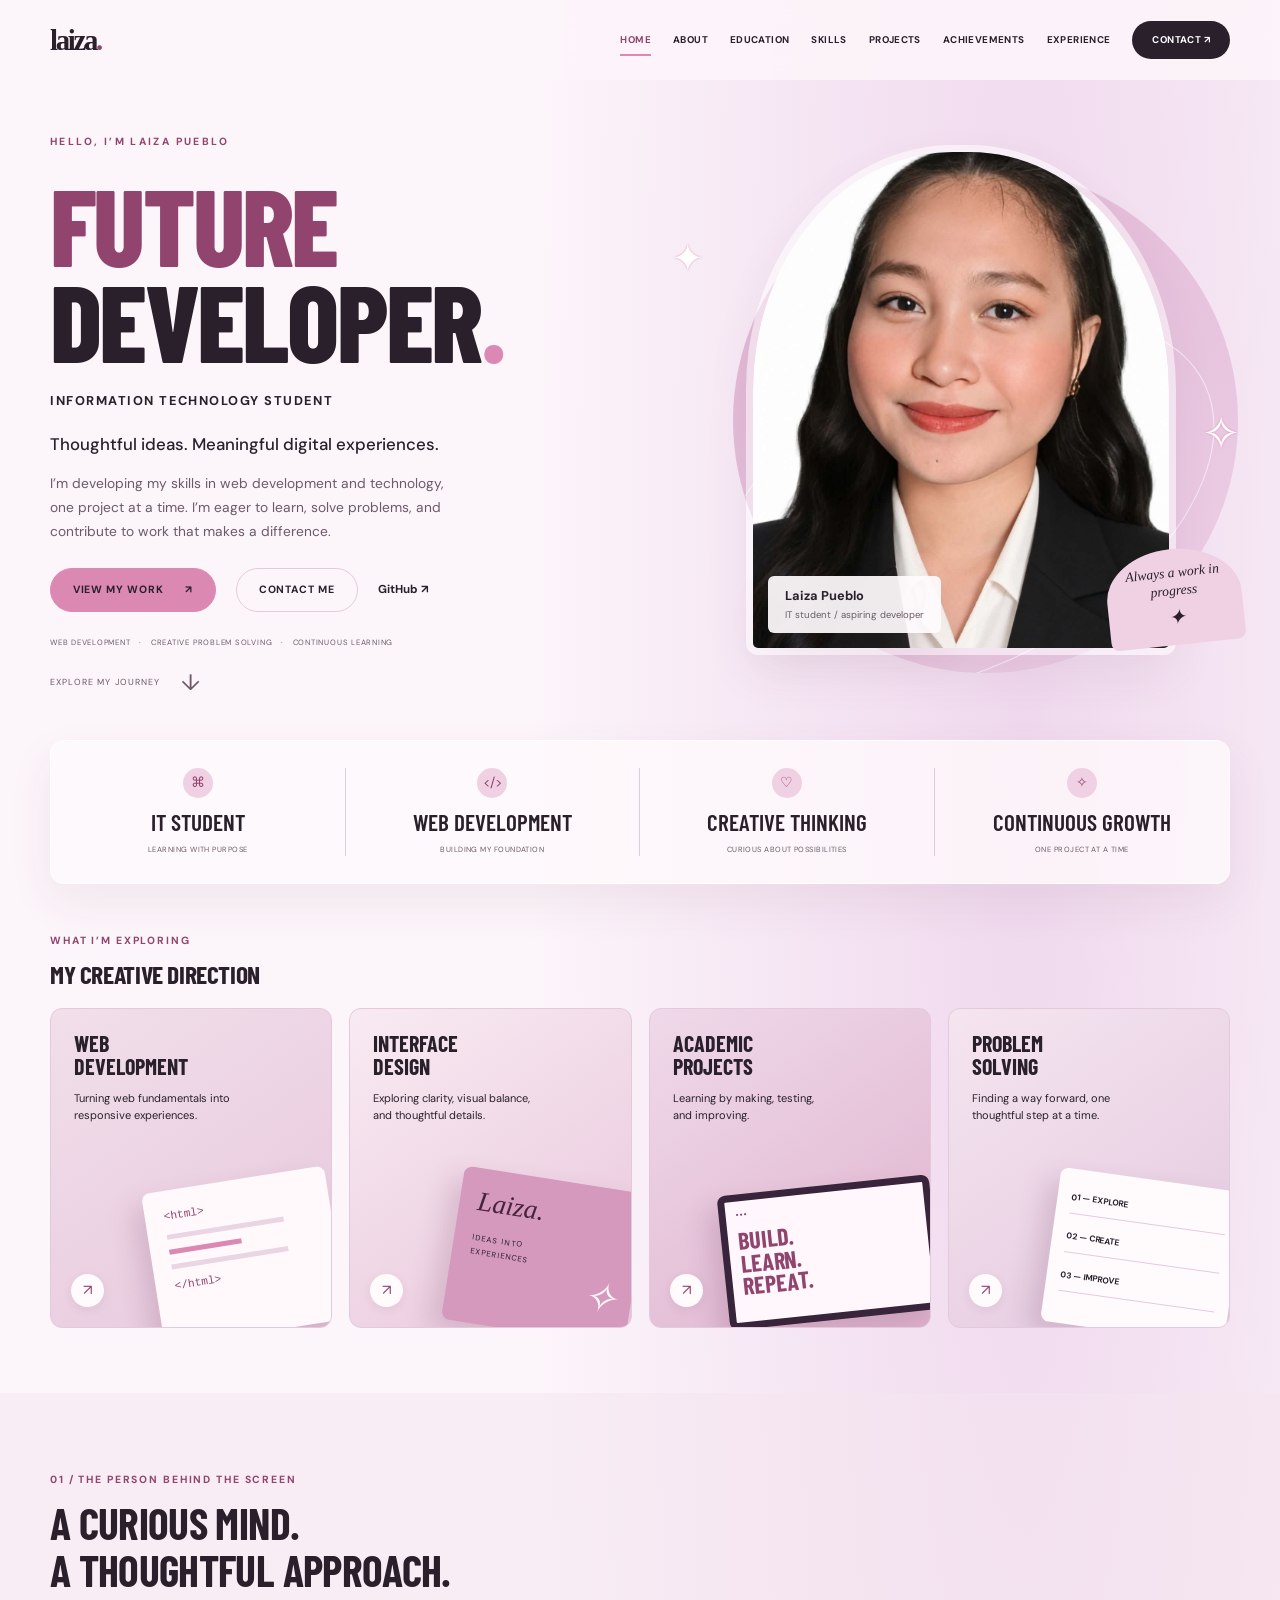
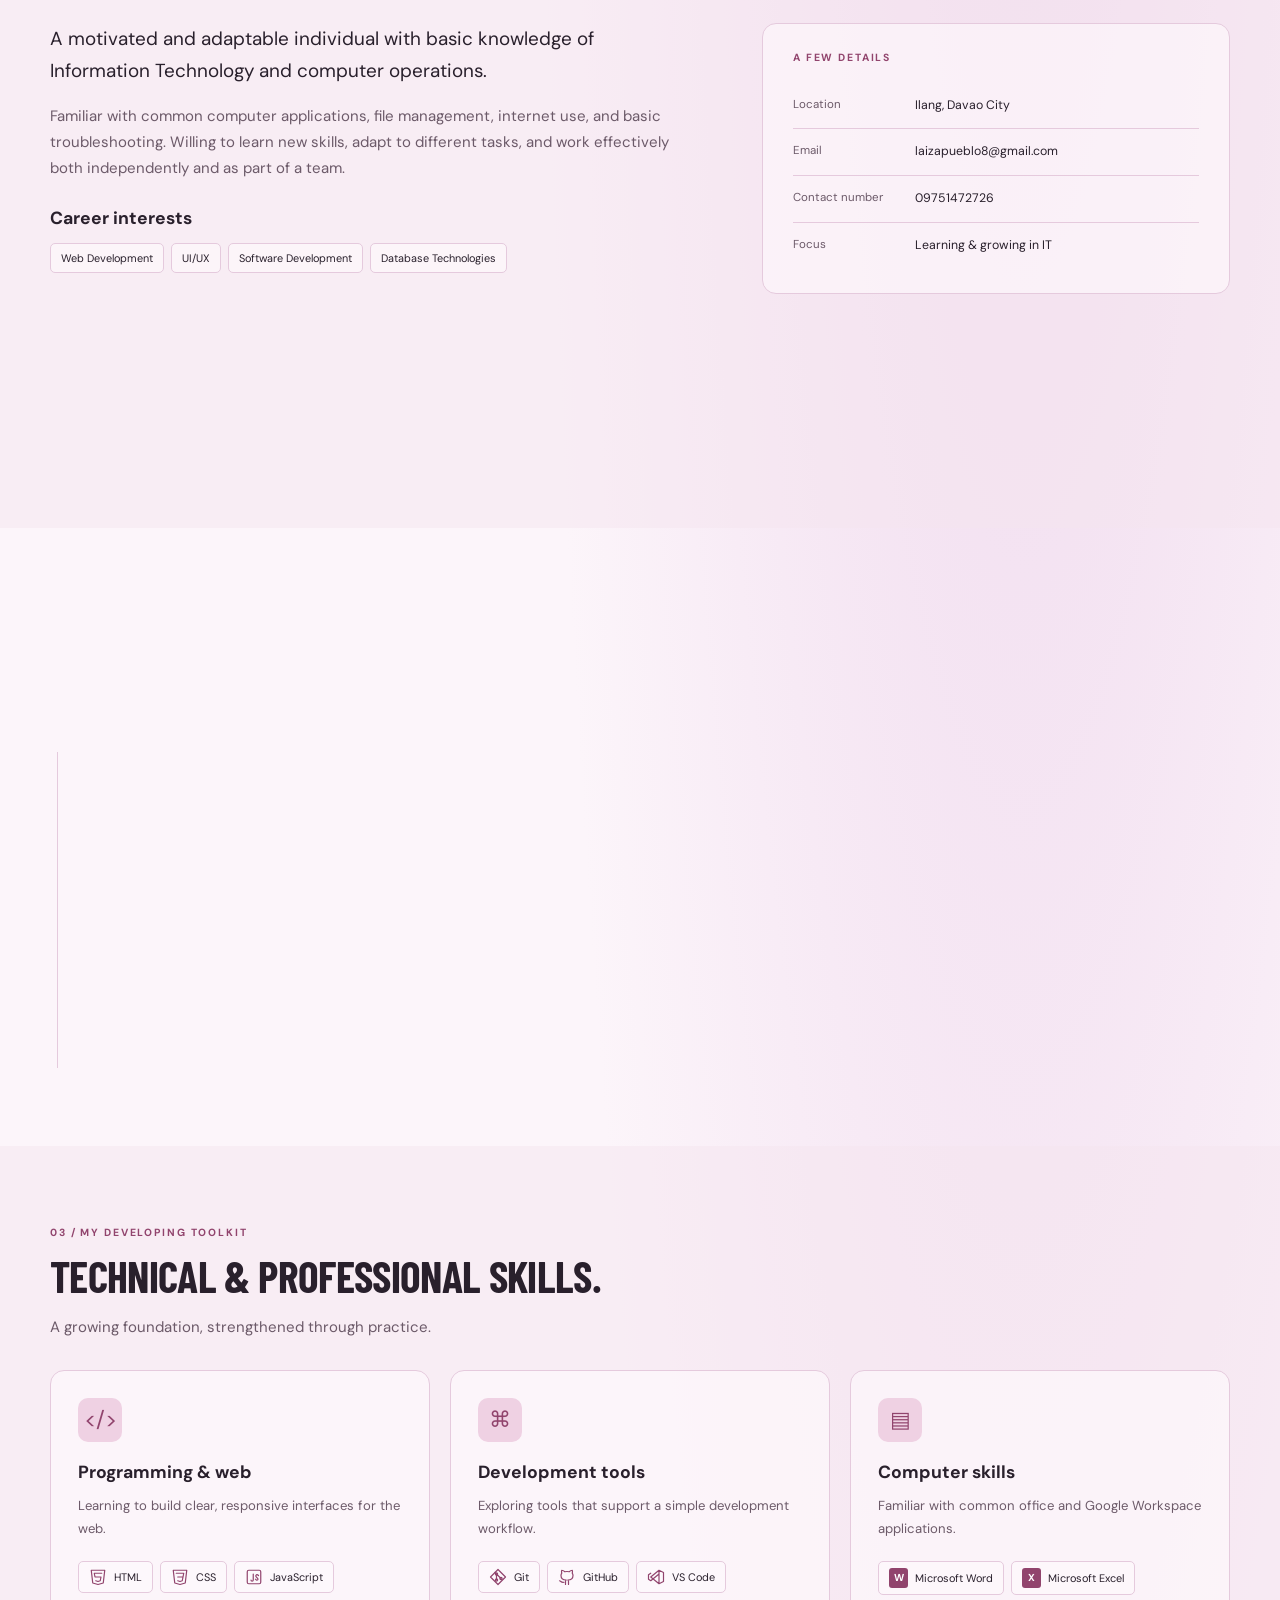
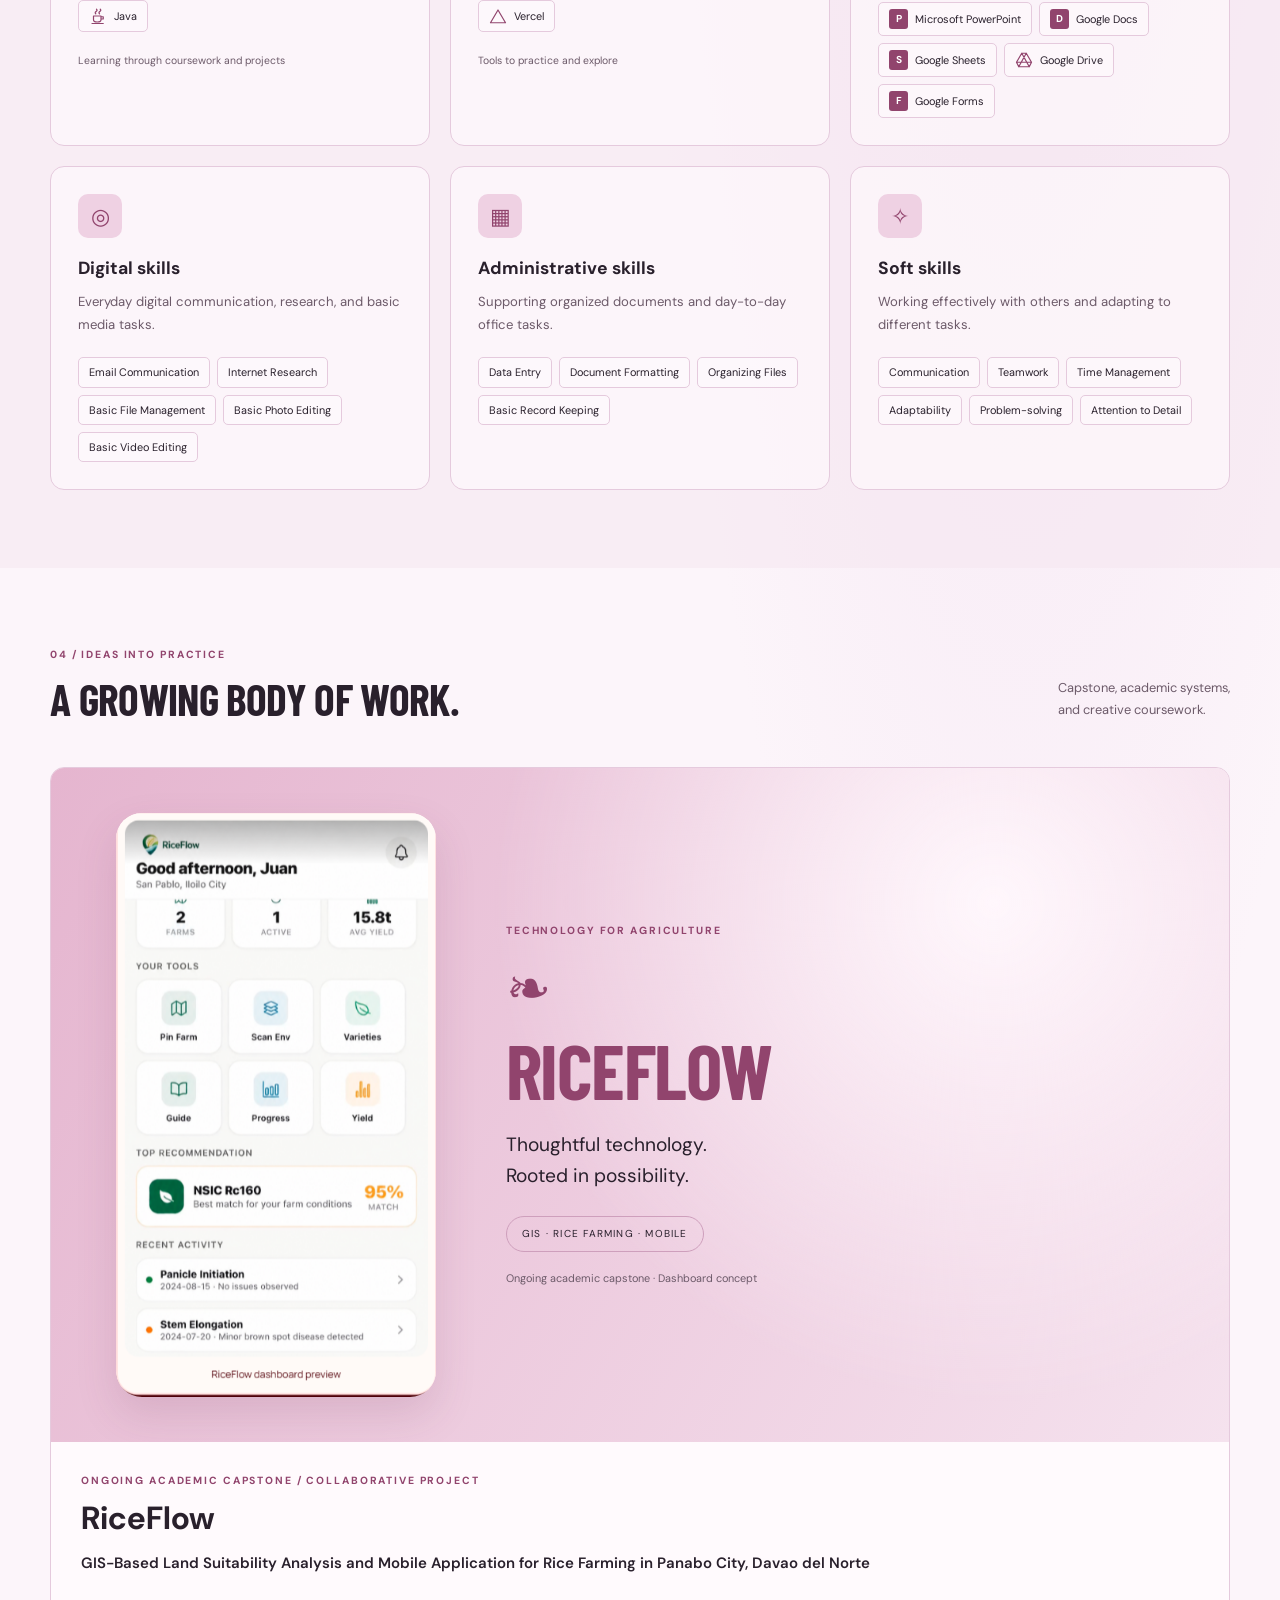
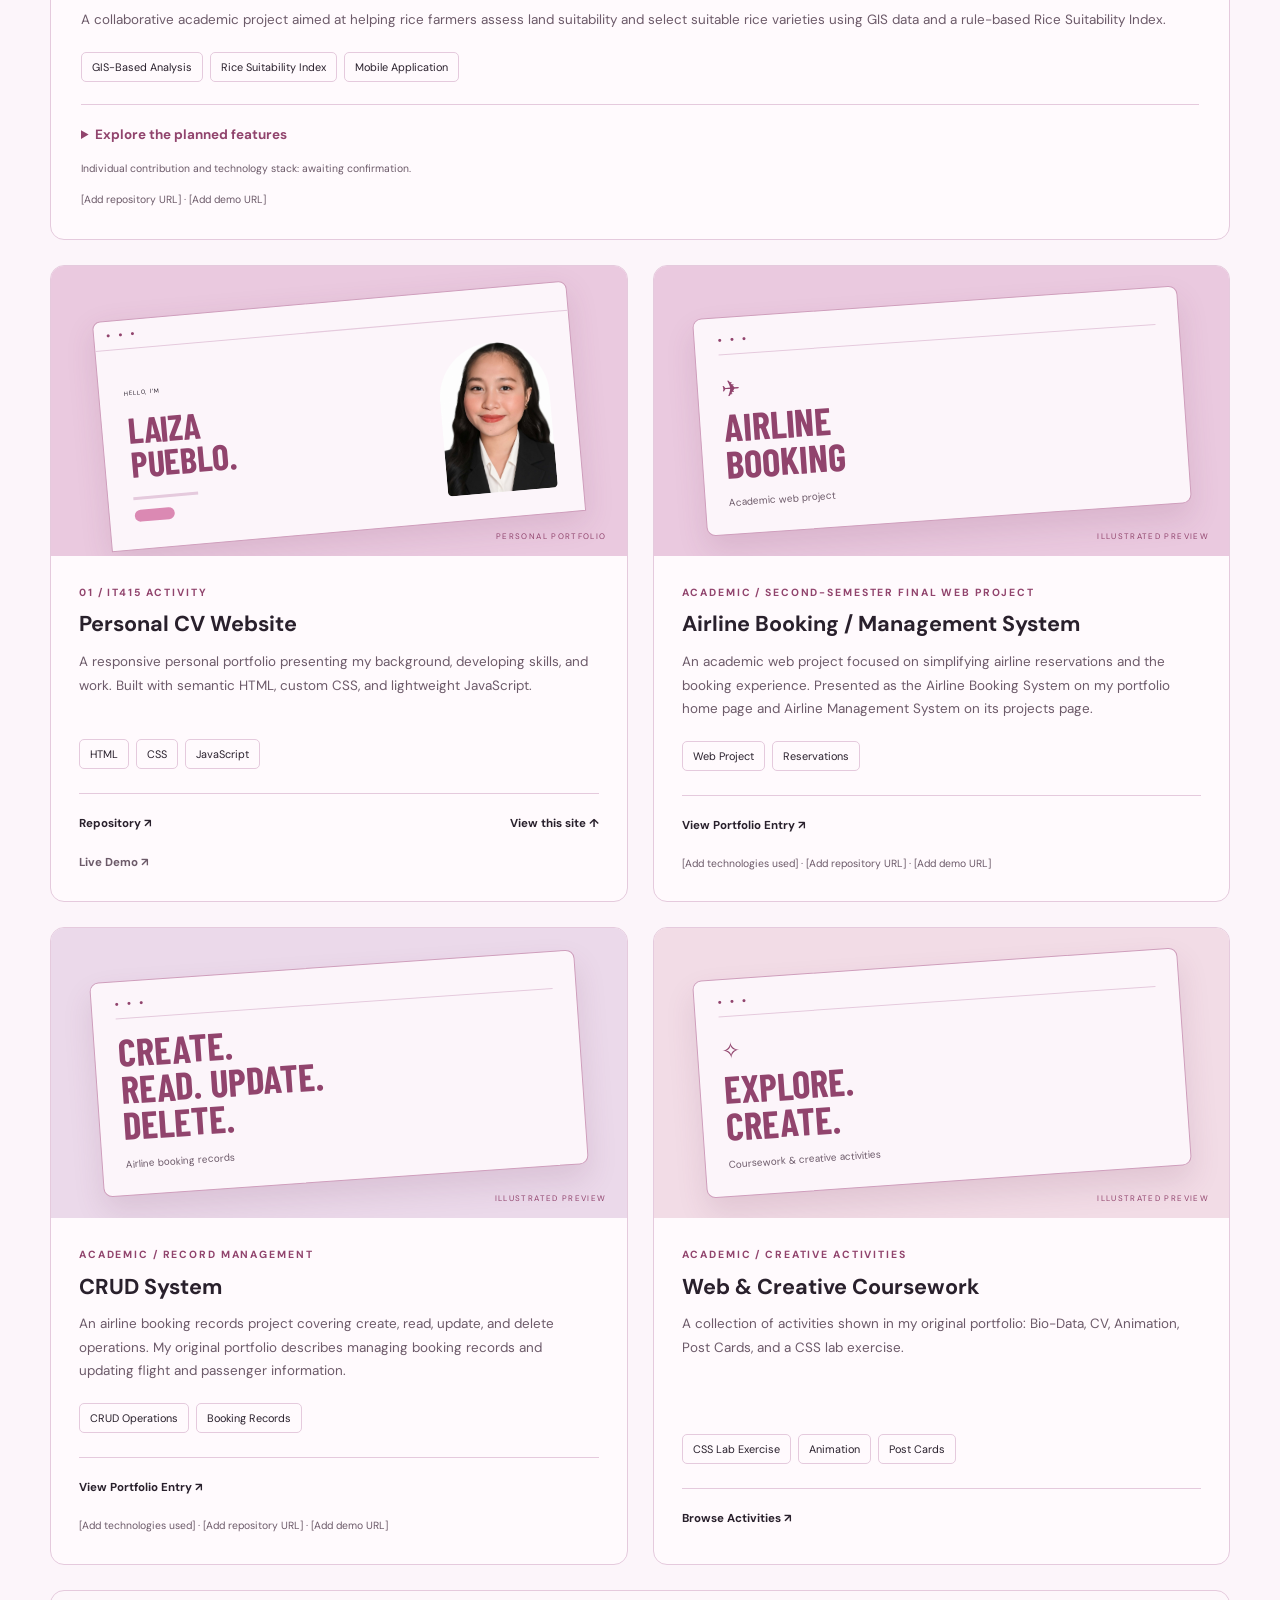
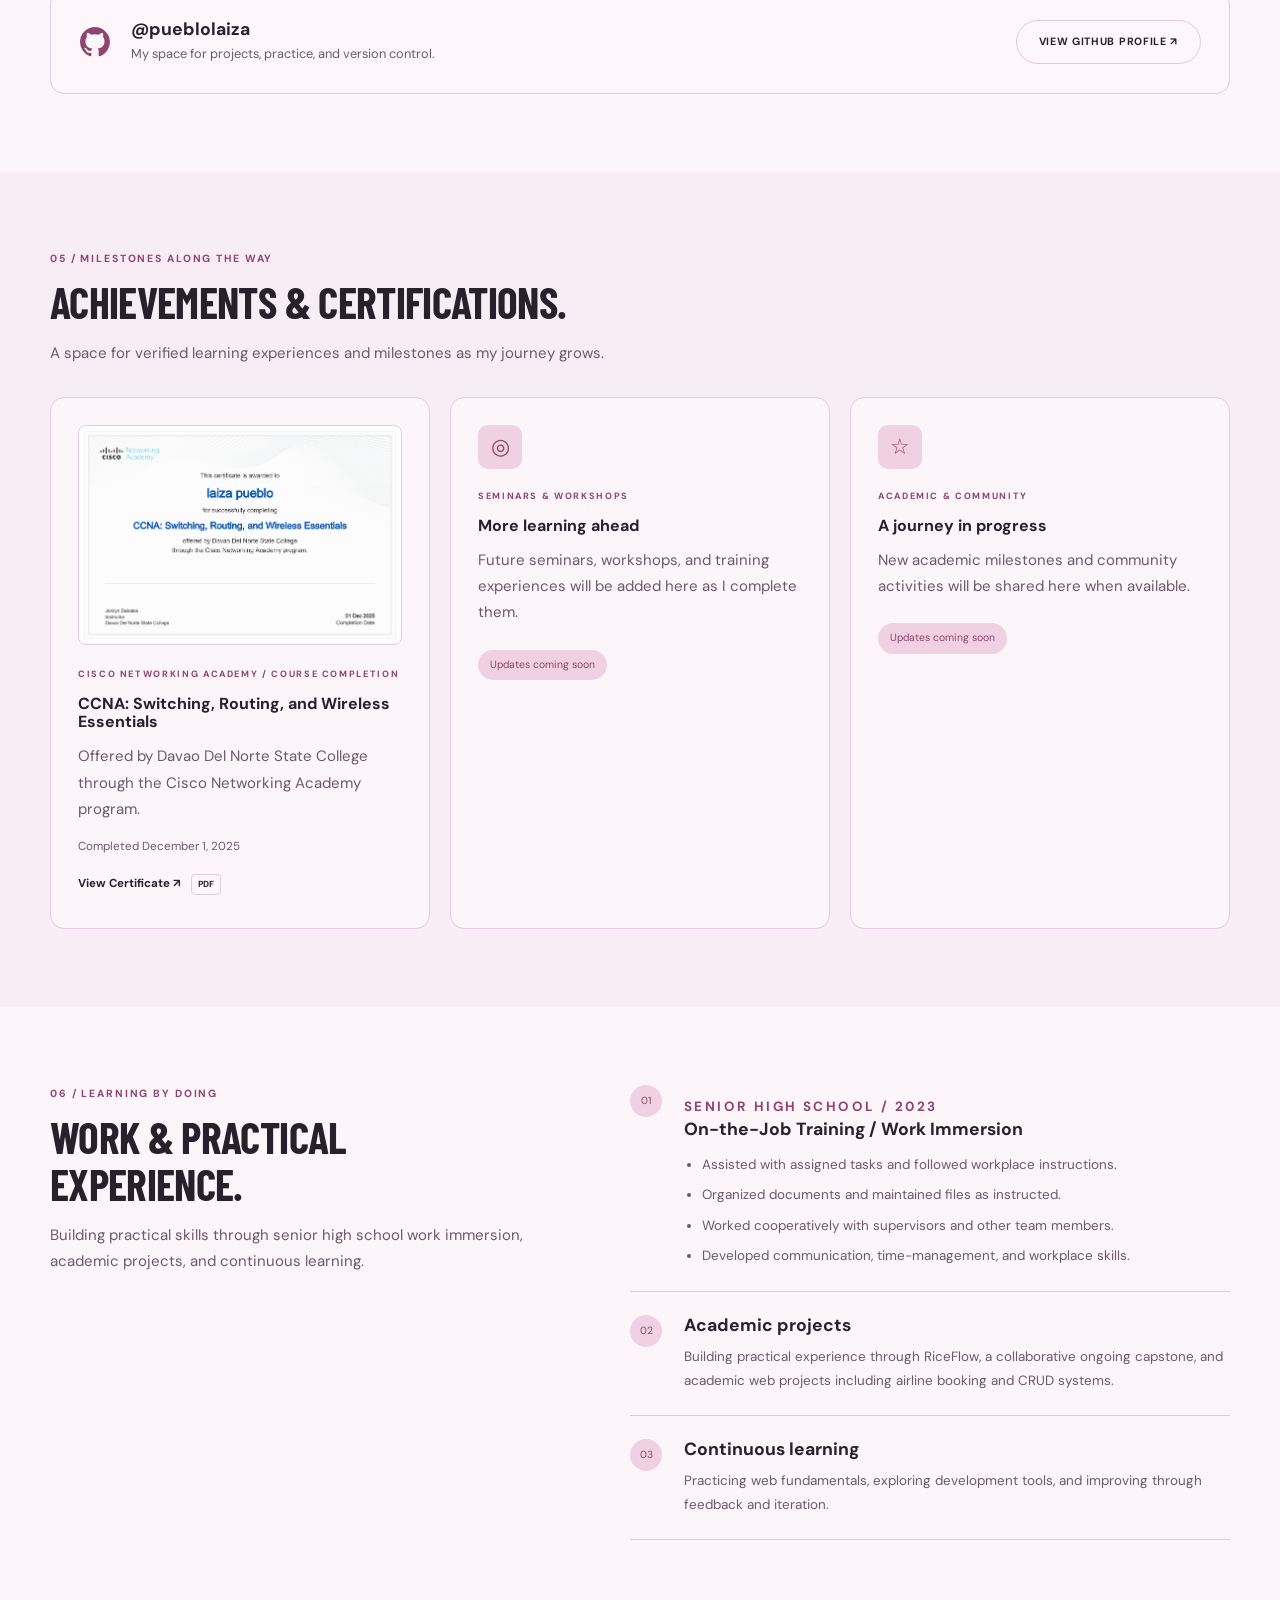
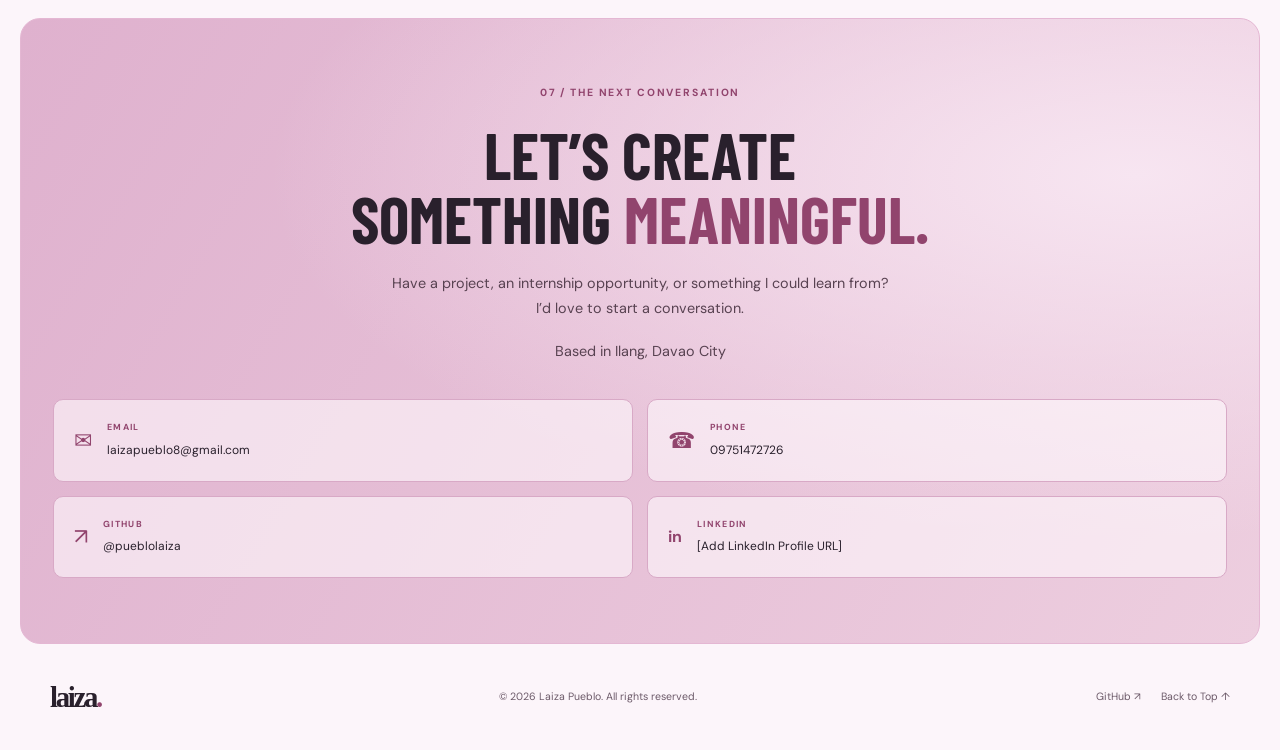
==== commit ae4e745a: "feat: refresh capstone preview tool icons and certificate achievements" ====
--- a/index.html
+++ b/index.html
@@ -72,16 +72,16 @@
     </section>
 
     <section id="skills" class="section tint" aria-labelledby="skills-title"><div class="container"><div class="section-heading reveal"><p class="eyebrow">03 / MY DEVELOPING TOOLKIT</p><h2 id="skills-title">Technical &amp; professional skills.</h2><p class="muted">A growing foundation, strengthened through practice.</p></div><div class="skills-grid">
-      <article class="skill-card reveal"><span class="card-icon" aria-hidden="true">&lt;/&gt;</span><h3>Programming &amp; web</h3><p class="muted">Learning to build clear, responsive interfaces for the web.</p><div class="chips"><span>HTML</span><span>CSS</span><span>JavaScript</span><span>Java</span></div><p class="skill-note">Learning through coursework and projects</p></article>
-      <article class="skill-card reveal"><span class="card-icon" aria-hidden="true">⌘</span><h3>Development tools</h3><p class="muted">Exploring tools that support a simple development workflow.</p><div class="chips"><span>Git</span><span>GitHub</span><span>VS Code</span><span>Vercel</span></div><p class="skill-note">Tools to practice and explore</p></article>
-      <article class="skill-card reveal"><span class="card-icon" aria-hidden="true">▤</span><h3>Computer skills</h3><p class="muted">Familiar with common office and Google Workspace applications.</p><div class="chips"><span>Microsoft Word</span><span>Microsoft Excel</span><span>Microsoft PowerPoint</span><span>Google Docs</span><span>Google Sheets</span><span>Google Drive</span><span>Google Forms</span></div></article>
+      <article class="skill-card reveal"><span class="card-icon" aria-hidden="true">&lt;/&gt;</span><h3>Programming &amp; web</h3><p class="muted">Learning to build clear, responsive interfaces for the web.</p><div class="chips"><span><svg class="tool-icon" viewBox="0 0 24 24" fill="none" stroke="currentColor" stroke-width="1.6" stroke-linecap="round" stroke-linejoin="round" aria-hidden="true"><path d="m3 3 2 17 7 2 7-2 2-17ZM7 7h10M7 7l1 5h8l-1 5-3 1-3-1"/></svg>HTML</span><span><svg class="tool-icon" viewBox="0 0 24 24" fill="none" stroke="currentColor" stroke-width="1.6" stroke-linecap="round" stroke-linejoin="round" aria-hidden="true"><path d="m3 3 2 17 7 2 7-2 2-17ZM7 7h10l-1 5H9m7 0-1 5-3 1-3-1"/></svg>CSS</span><span><svg class="tool-icon" viewBox="0 0 24 24" fill="none" stroke="currentColor" stroke-width="1.6" stroke-linecap="round" stroke-linejoin="round" aria-hidden="true"><rect x="3" y="3" width="18" height="18" rx="2"/><path d="M11 8v8c0 2-3 2-3 0m10-6c-3-3-5 1-2 3s0 5-2 2"/></svg>JavaScript</span><span><svg class="tool-icon" viewBox="0 0 24 24" fill="none" stroke="currentColor" stroke-width="1.6" stroke-linecap="round" stroke-linejoin="round" aria-hidden="true"><path d="M6 12h10v5c0 4-10 4-10 0Zm10 1h3v3h-3M9 9c-3-3 4-3 1-6m4 6c-3-3 4-3 1-6M4 22h15"/></svg>Java</span></div><p class="skill-note">Learning through coursework and projects</p></article>
+      <article class="skill-card reveal"><span class="card-icon" aria-hidden="true">⌘</span><h3>Development tools</h3><p class="muted">Exploring tools that support a simple development workflow.</p><div class="chips"><span><svg class="tool-icon" viewBox="0 0 24 24" fill="none" stroke="currentColor" stroke-width="1.6" stroke-linecap="round" stroke-linejoin="round" aria-hidden="true"><path d="m12 2 10 10-10 10L2 12Z"/><path d="m8 6 8 8M10 8v8"/><circle cx="10" cy="8" r="1.5"/><circle cx="10" cy="16" r="1.5"/><circle cx="16" cy="14" r="1.5"/></svg>Git</span><span><svg class="tool-icon" viewBox="0 0 24 24" fill="none" stroke="currentColor" stroke-width="1.6" stroke-linecap="round" stroke-linejoin="round" aria-hidden="true"><path d="M8 19c-4 1-4-2-6-2m12 5v-4c0-1-.3-2-1-2 4 0 7-2 7-6 0-2-1-3-1-3 .3-1 .3-3 0-4-2 0-4 2-4 2a13 13 0 0 0-6 0S7 3 5 3c-.3 1-.3 3 0 4 0 0-1 1-1 3 0 4 3 6 7 6-.7 0-1 1-1 2v4"/></svg>GitHub</span><span><svg class="tool-icon" viewBox="0 0 24 24" fill="none" stroke="currentColor" stroke-width="1.6" stroke-linecap="round" stroke-linejoin="round" aria-hidden="true"><path d="m16 3 6 3v12l-6 3-11-9 11-9Zm0 0v18M5 7l-3 2v6l3 2 11-9"/></svg>VS Code</span><span><svg class="tool-icon" viewBox="0 0 24 24" fill="none" stroke="currentColor" stroke-width="1.6" stroke-linecap="round" stroke-linejoin="round" aria-hidden="true"><path d="M12 4 22 21H2Z"/></svg>Vercel</span></div><p class="skill-note">Tools to practice and explore</p></article>
+      <article class="skill-card reveal"><span class="card-icon" aria-hidden="true">▤</span><h3>Computer skills</h3><p class="muted">Familiar with common office and Google Workspace applications.</p><div class="chips"><span><span class="app-letter" aria-hidden="true">W</span>Microsoft Word</span><span><span class="app-letter" aria-hidden="true">X</span>Microsoft Excel</span><span><span class="app-letter" aria-hidden="true">P</span>Microsoft PowerPoint</span><span><span class="app-letter" aria-hidden="true">D</span>Google Docs</span><span><span class="app-letter" aria-hidden="true">S</span>Google Sheets</span><span><svg class="tool-icon" viewBox="0 0 24 24" fill="none" stroke="currentColor" stroke-width="1.6" stroke-linecap="round" stroke-linejoin="round" aria-hidden="true"><path d="m9 3 6 0 7 12-3 6H5l-3-6Zm0 0 10 18M2 15h20M5 21 15 3"/></svg>Google Drive</span><span><span class="app-letter" aria-hidden="true">F</span>Google Forms</span></div></article>
       <article class="skill-card reveal"><span class="card-icon" aria-hidden="true">◎</span><h3>Digital skills</h3><p class="muted">Everyday digital communication, research, and basic media tasks.</p><div class="chips"><span>Email Communication</span><span>Internet Research</span><span>Basic File Management</span><span>Basic Photo Editing</span><span>Basic Video Editing</span></div></article>
       <article class="skill-card reveal"><span class="card-icon" aria-hidden="true">▦</span><h3>Administrative skills</h3><p class="muted">Supporting organized documents and day-to-day office tasks.</p><div class="chips"><span>Data Entry</span><span>Document Formatting</span><span>Organizing Files</span><span>Basic Record Keeping</span></div></article>
       <article class="skill-card reveal"><span class="card-icon" aria-hidden="true">✧</span><h3>Soft skills</h3><p class="muted">Working effectively with others and adapting to different tasks.</p><div class="chips"><span>Communication</span><span>Teamwork</span><span>Time Management</span><span>Adaptability</span><span>Problem-solving</span><span>Attention to Detail</span></div></article>
     </div></div></section>
 
     <section id="projects" class="section container" aria-labelledby="projects-title"><div class="section-heading heading-row reveal"><div><p class="eyebrow">04 / IDEAS INTO PRACTICE</p><h2 id="projects-title">A growing body of work.</h2></div><p class="muted">Capstone, academic systems,<br>and creative coursework.</p></div><div class="projects-grid">
-      <article class="project-card capstone-card reveal"><a class="capstone-image-link" href="images/riceflow-capstone.png" target="_blank" rel="noopener noreferrer" aria-label="Open the supplied RiceFlow capstone overview image"><img class="capstone-image" src="images/riceflow-capstone.png" alt="RiceFlow capstone overview with a mobile dashboard concept and a list of planned rice farming features" width="1408" height="762" loading="lazy"><span>Open supplied project overview ↗</span></a><div class="project-body"><p class="eyebrow">ONGOING ACADEMIC CAPSTONE / COLLABORATIVE PROJECT</p><h3>RiceFlow</h3><p class="project-subtitle">GIS-Based Land Suitability Analysis and Mobile Application for Rice Farming in Panabo City, Davao del Norte</p><p class="muted">A collaborative academic project aimed at helping rice farmers assess land suitability and select suitable rice varieties using GIS data and a rule-based Rice Suitability Index.</p><div class="chips"><span>GIS-Based Analysis</span><span>Rice Suitability Index</span><span>Mobile Application</span></div><details class="project-details"><summary>Explore the planned features</summary><p class="muted">These features are planned; implementation has not yet been confirmed.</p><ul><li>GPS-based farm location capture</li><li>Land suitability assessment</li><li>Top-three rice variety recommendations</li><li>Localized planting guidance</li><li>Farm activity logging</li><li>Yield tracking</li></ul></details><p class="pending">Individual contribution and technology stack: awaiting confirmation.</p><p class="pending">[Add repository URL] · [Add demo URL]</p></div></article>
+      <article class="project-card capstone-card reveal"><div class="riceflow-preview"><div class="riceflow-phone"><img src="images/riceflow-capstone.png" alt="RiceFlow mobile dashboard concept showing farm tools, rice variety recommendations, and recent activity" width="1408" height="762" loading="lazy"></div><div class="riceflow-preview-copy"><p class="eyebrow">TECHNOLOGY FOR AGRICULTURE</p><span class="riceflow-leaf" aria-hidden="true">❧</span><strong>RICEFLOW</strong><p>Thoughtful technology.<br>Rooted in possibility.</p><span class="riceflow-preview-tag">GIS · RICE FARMING · MOBILE</span><small>Ongoing academic capstone · Dashboard concept</small></div></div><div class="project-body"><p class="eyebrow">ONGOING ACADEMIC CAPSTONE / COLLABORATIVE PROJECT</p><h3>RiceFlow</h3><p class="project-subtitle">GIS-Based Land Suitability Analysis and Mobile Application for Rice Farming in Panabo City, Davao del Norte</p><p class="muted">A collaborative academic project aimed at helping rice farmers assess land suitability and select suitable rice varieties using GIS data and a rule-based Rice Suitability Index.</p><div class="chips"><span>GIS-Based Analysis</span><span>Rice Suitability Index</span><span>Mobile Application</span></div><details class="project-details"><summary>Explore the planned features</summary><p class="muted">These features are planned; implementation has not yet been confirmed.</p><ul><li>GPS-based farm location capture</li><li>Land suitability assessment</li><li>Top-three rice variety recommendations</li><li>Localized planting guidance</li><li>Farm activity logging</li><li>Yield tracking</li></ul></details><p class="pending">Individual contribution and technology stack: awaiting confirmation.</p><p class="pending">[Add repository URL] · [Add demo URL]</p></div></article>
 
       <article class="project-card reveal"><div class="project-preview" role="img" aria-label="Illustrated preview of this personal CV website"><div class="mini-browser"><div class="browser-dots">● ● ●</div><div class="mini-content"><div><small>HELLO, I’M</small><strong>Laiza<br>Pueblo.</strong><span class="mini-line"></span><span class="mini-button"></span></div><img src="images/profile.jpg" alt="" width="1087" height="1446" loading="lazy"></div></div><span class="preview-label">PERSONAL PORTFOLIO</span></div><div class="project-body"><p class="eyebrow">01 / IT415 ACTIVITY</p><h3>Personal CV Website</h3><p class="muted">A responsive personal portfolio presenting my background, developing skills, and work. Built with semantic HTML, custom CSS, and lightweight JavaScript.</p><div class="chips"><span>HTML</span><span>CSS</span><span>JavaScript</span></div><div class="project-actions"><a class="text-link" href="https://github.com/pueblolaiza/Personal_CV" target="_blank" rel="noopener noreferrer">Repository ↗</a><a class="text-link" href="#home">View this site ↑</a></div><p class="pending"><a class="text-link" href="https://personalcv-omega.vercel.app" target="_blank" rel="noopener noreferrer">Live Demo ↗</a></p></div></article>
       <article class="project-card reveal"><div class="project-preview academic-preview" role="img" aria-label="Illustrated airline project preview, not an application screenshot"><div class="academic-window"><span class="academic-window-bar">● ● ●</span><span class="academic-icon">✈</span><strong>AIRLINE<br>BOOKING</strong><span class="academic-caption">Academic web project</span></div><span class="preview-label">ILLUSTRATED PREVIEW</span></div><div class="project-body"><p class="eyebrow">ACADEMIC / SECOND-SEMESTER FINAL WEB PROJECT</p><h3>Airline Booking / Management System</h3><p class="muted">An academic web project focused on simplifying airline reservations and the booking experience. Presented as the Airline Booking System on my portfolio home page and Airline Management System on its projects page.</p><div class="chips"><span>Web Project</span><span>Reservations</span></div><div class="project-actions"><a class="text-link" href="https://sites.google.com/dnsc.edu.ph/laizasportfolio/projects" target="_blank" rel="noopener noreferrer">View Portfolio Entry ↗</a></div><p class="pending">[Add technologies used] · [Add repository URL] · [Add demo URL]</p></div></article>
@@ -91,7 +91,7 @@
     <aside class="github-banner reveal"><div class="github-heading"><svg class="github-icon" viewBox="0 0 24 24" aria-hidden="true"><path fill="currentColor" d="M12 .8a11.2 11.2 0 0 0-3.54 21.83c.56.1.77-.24.77-.54v-2.1c-3.13.68-3.79-1.33-3.79-1.33-.51-1.3-1.25-1.65-1.25-1.65-1.02-.7.08-.69.08-.69 1.13.08 1.72 1.16 1.72 1.16 1 1.72 2.63 1.22 3.27.93.1-.73.39-1.22.71-1.5-2.5-.28-5.13-1.25-5.13-5.57 0-1.23.44-2.23 1.15-3.02-.12-.28-.5-1.43.11-2.99 0 0 .94-.3 3.08 1.15A10.7 10.7 0 0 1 12 6.1c.95 0 1.9.13 2.79.38 2.13-1.45 3.07-1.15 3.07-1.15.61 1.56.23 2.71.11 2.99.72.79 1.15 1.79 1.15 3.02 0 4.33-2.63 5.28-5.14 5.56.4.35.76 1.03.76 2.08v3.11c0 .3.2.65.77.54A11.2 11.2 0 0 0 12 .8Z"/></svg><div><h3>@pueblolaiza</h3><p>My space for projects, practice, and version control.</p></div></div><a class="button" href="https://github.com/pueblolaiza" target="_blank" rel="noopener noreferrer">View GitHub Profile ↗</a></aside>
     </section>
 
-    <section id="achievements" class="section tint" aria-labelledby="achievements-title"><div class="container"><div class="section-heading reveal"><p class="eyebrow">05 / MILESTONES ALONG THE WAY</p><h2 id="achievements-title">Achievements &amp; certifications.</h2><p class="muted">A space for verified learning experiences and milestones as my journey grows.</p></div><div class="achievement-grid"><article class="achievement-card reveal"><span class="card-icon" aria-hidden="true">✧</span><p class="eyebrow">CERTIFICATES &amp; TRAINING</p><h3>[Add Certificate / Training]</h3><p class="muted">[Add Issuing Organization &amp; Date]</p></article><article class="achievement-card reveal"><span class="card-icon" aria-hidden="true">◎</span><p class="eyebrow">SEMINARS &amp; WORKSHOPS</p><h3>[Add Seminar]</h3><p class="muted">[Add Organizer &amp; Date]</p></article><article class="achievement-card reveal"><span class="card-icon" aria-hidden="true">☆</span><p class="eyebrow">ACADEMIC &amp; COMMUNITY</p><h3>[Add Academic Achievement]</h3><p class="muted">[Add Award, Competition, or Organization Involvement]</p></article></div></div></section>
+    <section id="achievements" class="section tint" aria-labelledby="achievements-title"><div class="container"><div class="section-heading reveal"><p class="eyebrow">05 / MILESTONES ALONG THE WAY</p><h2 id="achievements-title">Achievements &amp; certifications.</h2><p class="muted">A space for verified learning experiences and milestones as my journey grows.</p></div><div class="achievement-grid"><article class="achievement-card certificate-card reveal"><a class="certificate-preview" href="certificates/ccna-switching-routing-wireless-essentials.pdf" target="_blank" rel="noopener noreferrer" aria-label="View CCNA course completion certificate PDF"><img src="images/ccna-certificate.png" alt="Cisco Networking Academy course completion certificate awarded to Laiza Pueblo" width="1302" height="882" loading="lazy"></a><p class="eyebrow">CISCO NETWORKING ACADEMY / COURSE COMPLETION</p><h3>CCNA: Switching, Routing, and Wireless Essentials</h3><p class="muted">Offered by Davao Del Norte State College through the Cisco Networking Academy program.</p><p class="certificate-date">Completed December 1, 2025</p><a class="text-link" href="certificates/ccna-switching-routing-wireless-essentials.pdf" target="_blank" rel="noopener noreferrer">View Certificate ↗ <span class="file-label">PDF</span></a></article><article class="achievement-card upcoming-card reveal"><span class="card-icon" aria-hidden="true">◎</span><p class="eyebrow">SEMINARS &amp; WORKSHOPS</p><h3>More learning ahead</h3><p class="muted">Future seminars, workshops, and training experiences will be added here as I complete them.</p><span class="upcoming-label">Updates coming soon</span></article><article class="achievement-card upcoming-card reveal"><span class="card-icon" aria-hidden="true">☆</span><p class="eyebrow">ACADEMIC &amp; COMMUNITY</p><h3>A journey in progress</h3><p class="muted">New academic milestones and community activities will be shared here when available.</p><span class="upcoming-label">Updates coming soon</span></article></div></div></section>
 
     <section id="experience" class="section container" aria-labelledby="experience-title"><div class="experience-grid"><div class="section-heading reveal"><p class="eyebrow">06 / LEARNING BY DOING</p><h2 id="experience-title">Work &amp; practical<br>experience.</h2><p class="muted">Building practical skills through senior high school work immersion, academic projects, and continuous learning.</p></div><div class="experience-list"><article class="reveal"><span aria-hidden="true">01</span><div><p class="eyebrow">SENIOR HIGH SCHOOL / 2023</p><h3>On-the-Job Training / Work Immersion</h3><ul class="experience-details muted"><li>Assisted with assigned tasks and followed workplace instructions.</li><li>Organized documents and maintained files as instructed.</li><li>Worked cooperatively with supervisors and other team members.</li><li>Developed communication, time-management, and workplace skills.</li></ul></div></article><article class="reveal"><span aria-hidden="true">02</span><div><h3>Academic projects</h3><p class="muted">Building practical experience through RiceFlow, a collaborative ongoing capstone, and academic web projects including airline booking and CRUD systems.</p></div></article><article class="reveal"><span aria-hidden="true">03</span><div><h3>Continuous learning</h3><p class="muted">Practicing web fundamentals, exploring development tools, and improving through feedback and iteration.</p></div></article></div></div></section>
 
--- a/style.css
+++ b/style.css
@@ -334,10 +334,6 @@
 
 /* Project evidence and academic previews. */
 .capstone-card { grid-column: 1 / -1; }
-.capstone-image-link { display: block; background: #510008; }
-.capstone-image { width: 100%; height: auto; }
-.capstone-image-link > span { display: block; padding: 10px 20px; color: #fff; font-size: .72rem; text-align: right; }
-.capstone-image-link:hover > span { text-decoration: underline; }
 .capstone-card .project-body { padding: 30px; }
 .capstone-card h3 { font-size: 2rem; }
 .project-subtitle { font-weight: 600; margin-bottom: 16px; max-width: 850px; }
@@ -363,3 +359,37 @@
   .academic-preview { padding: 30px; }
   .academic-window strong { font-size: 2rem; }
 }
+/* Rose capstone presentation: only the dashboard portion of the supplied image is shown. */
+.riceflow-preview { display: grid; grid-template-columns: minmax(220px, 320px) 1fr; align-items: center; gap: 70px; padding: 45px 65px; background: radial-gradient(circle at 80% 20%, #fff7fc 0, transparent 46%), linear-gradient(120deg, #e5b5cf, #f5e2ee); overflow: hidden; }
+.riceflow-phone { position: relative; width: 100%; aspect-ratio: 404 / 738; overflow: hidden; border-radius: 26px; box-shadow: 0 18px 40px #71365725; background: #fffaf7; }
+.riceflow-phone img { position: absolute; width: 348.515%; max-width: none; height: auto; left: -9.406%; top: -3px; }
+.riceflow-preview-copy { min-width: 0; }
+.riceflow-leaf { display: block; color: var(--accent); font-size: 3.4rem; line-height: 1; margin-top: 22px; }
+.riceflow-preview-copy > strong { display: block; font: 700 clamp(3.5rem, 6vw, 6rem)/1 'Barlow Condensed', sans-serif; letter-spacing: -.02em; color: var(--accent); margin-top: 15px; }
+.riceflow-preview-copy > p:not(.eyebrow) { font-size: 1.2rem; line-height: 1.6; margin-top: 22px; }
+.riceflow-preview-tag { display: inline-block; margin-top: 25px; font-size: .63rem; letter-spacing: .12em; border: 1px solid #ce9fbc; border-radius: 25px; padding: 8px 15px; }
+.riceflow-preview-copy small { display: block; font-size: .68rem; margin-top: 17px; color: var(--muted); }
+.chips > span { display: inline-flex; align-items: center; gap: 7px; }
+.tool-icon { width: 18px; height: 18px; flex-shrink: 0; color: var(--accent); }
+.chips .app-letter { display: inline-grid; place-items: center; width: 19px; height: 20px; padding: 0; border: 0; border-radius: 3px; background: var(--accent); color: #fff; font-size: .63rem; font-weight: 700; line-height: 1; }
+.certificate-preview { display: block; border: 1px solid var(--line); border-radius: 8px; overflow: hidden; margin-bottom: 22px; background: #fff; }
+.certificate-preview img { width: 100%; height: auto; }
+.certificate-preview:hover { box-shadow: var(--shadow); }
+.certificate-date { font-size: .73rem; color: var(--muted); margin-top: 14px; }
+.certificate-card > .text-link { display: inline-flex; align-items: center; gap: 10px; margin-top: 12px; }
+.file-label { font-size: .55rem; padding: 2px 6px; border: 1px solid var(--line); border-radius: 4px; }
+.upcoming-card { display: flex; flex-direction: column; align-items: flex-start; }
+.upcoming-label { display: inline-block; background: var(--accent-soft); color: var(--accent); border-radius: 20px; font-size: .65rem; padding: 6px 12px; margin-top: 24px; }
+@media (max-width: 900px) {
+  .riceflow-preview { grid-template-columns: minmax(180px, 250px) 1fr; gap: 35px; padding: 35px; }
+  .riceflow-preview-copy > strong { font-size: 3.6rem; }
+  .riceflow-preview-copy > p:not(.eyebrow) { font-size: 1rem; }
+}
+@media (max-width: 650px) {
+  .riceflow-preview { grid-template-columns: 1fr; gap: 30px; padding: 30px 24px; }
+  .riceflow-phone { width: min(250px, 100%); margin-inline: auto; border-radius: 23px; }
+  .riceflow-preview-copy { text-align: center; }
+  .riceflow-leaf { display: none; }
+  .riceflow-preview-copy > strong { font-size: 3.5rem; }
+  .riceflow-preview-copy > p:not(.eyebrow) { margin-top: 15px; }
+}
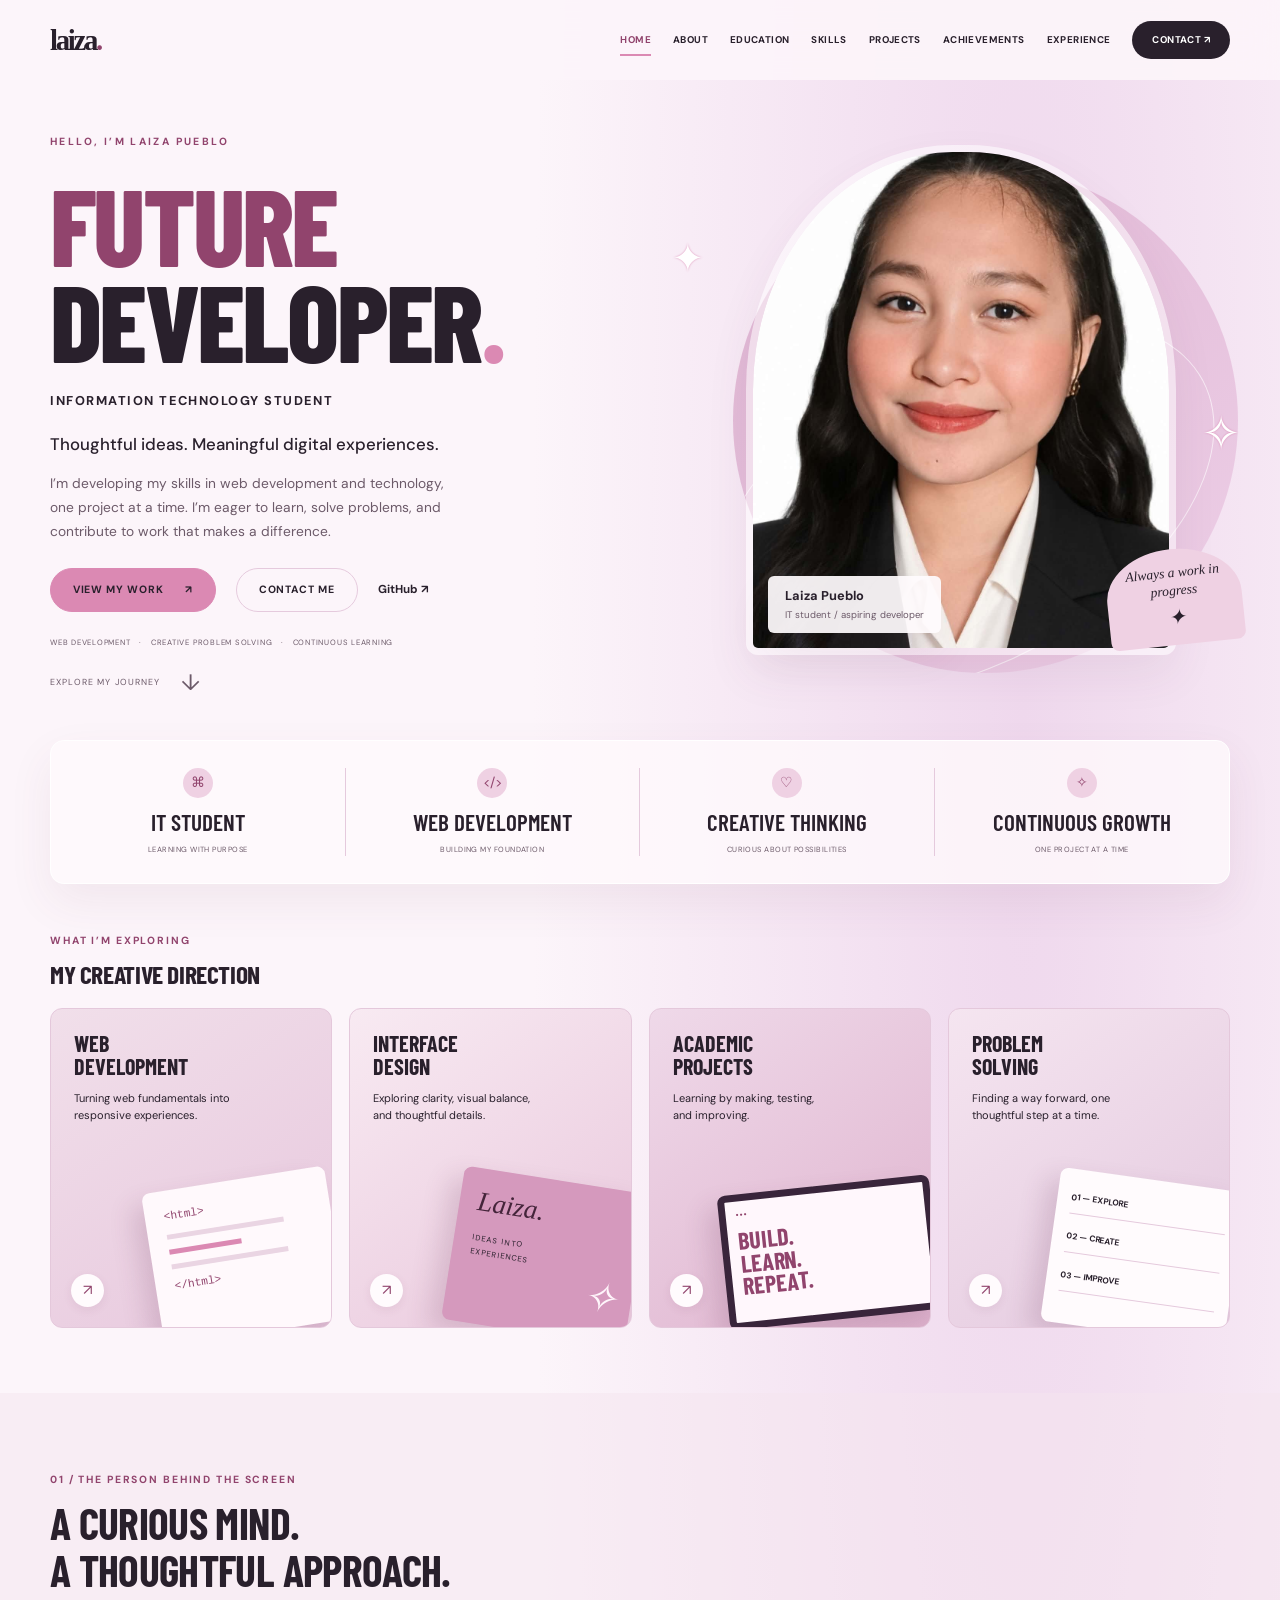
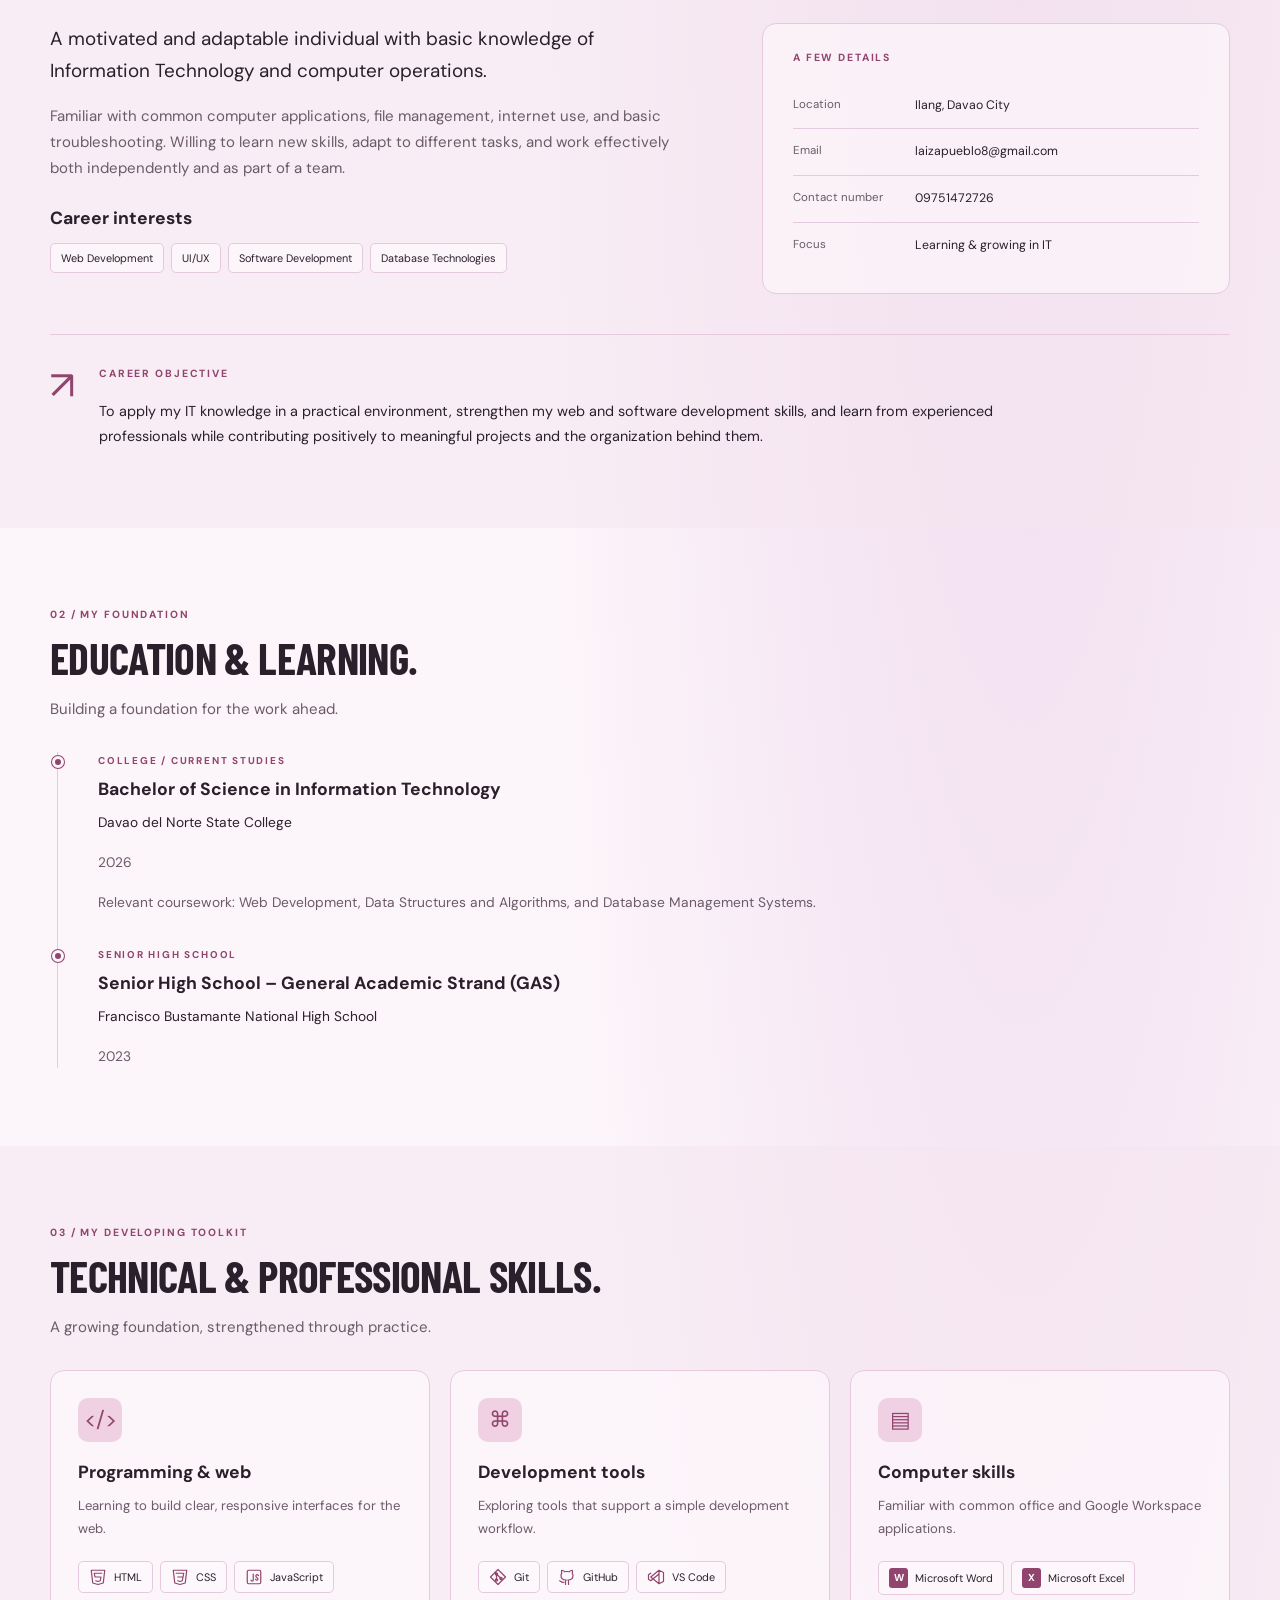
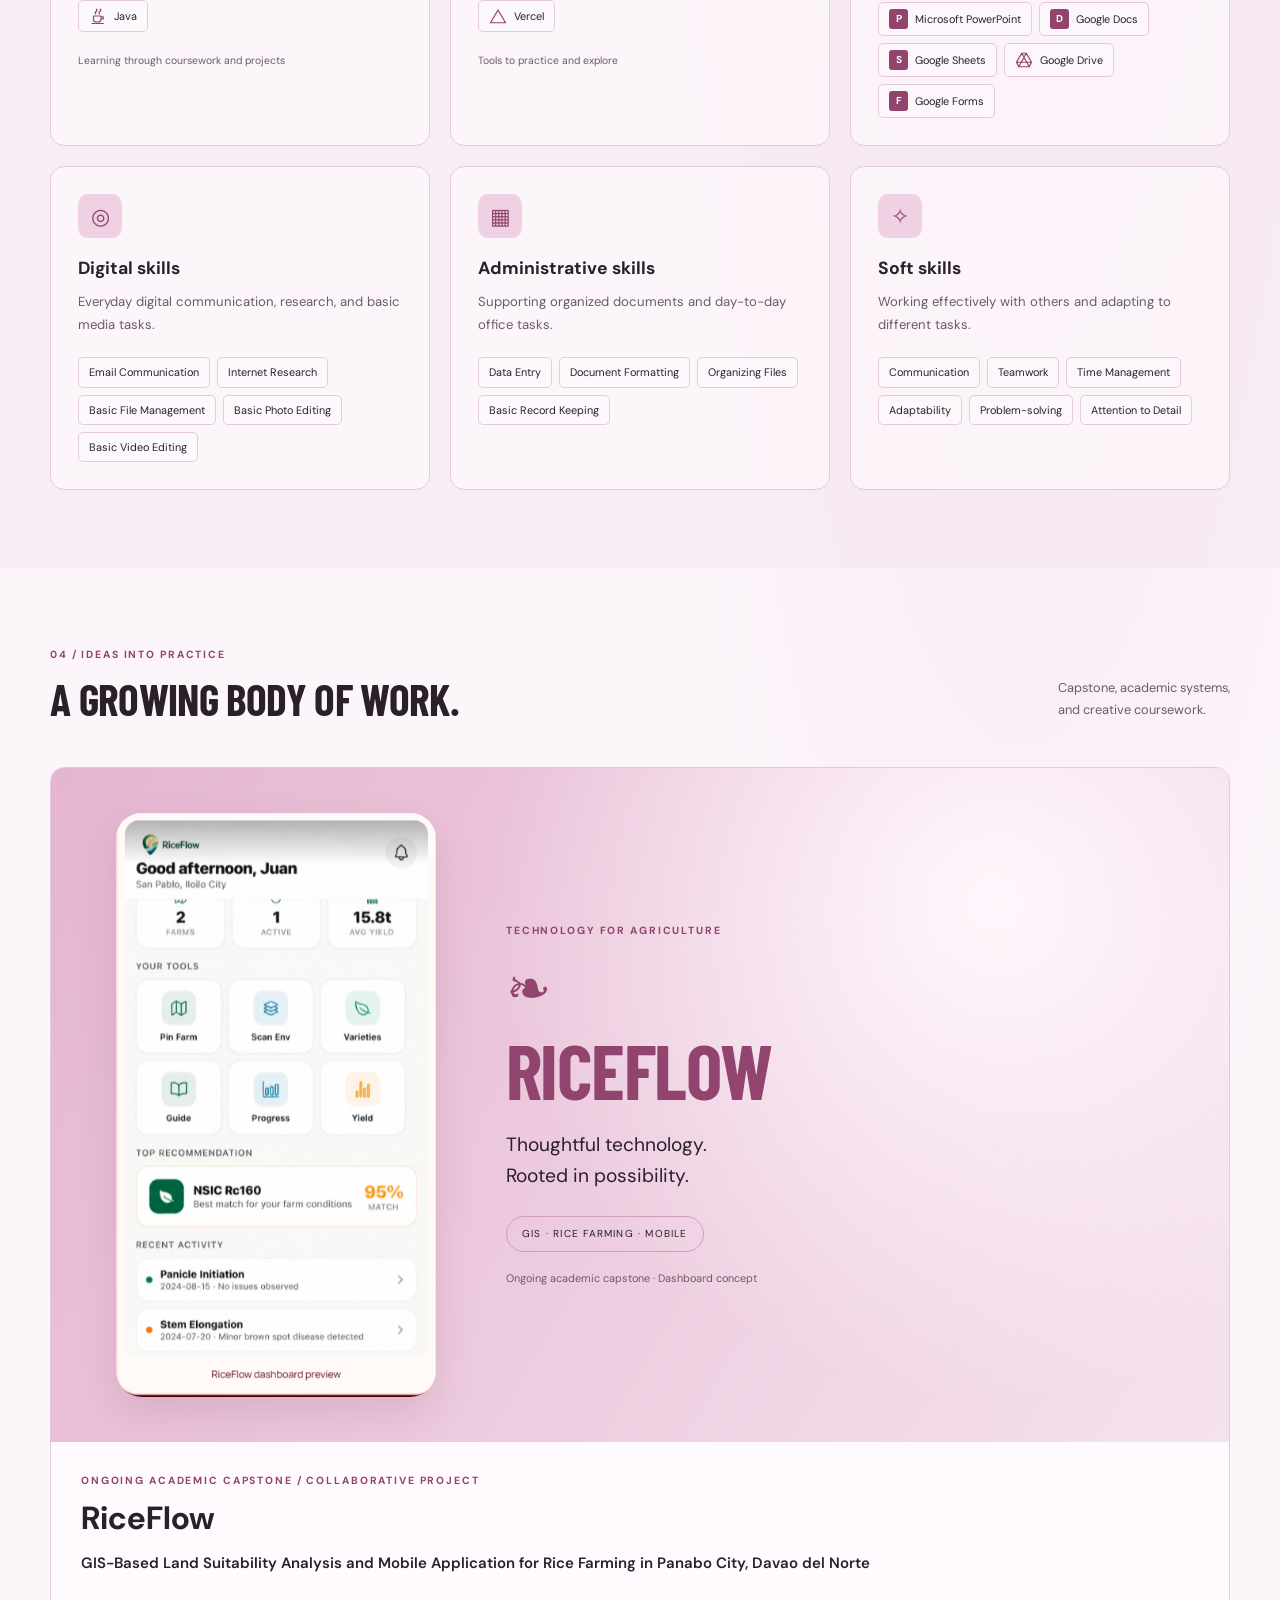
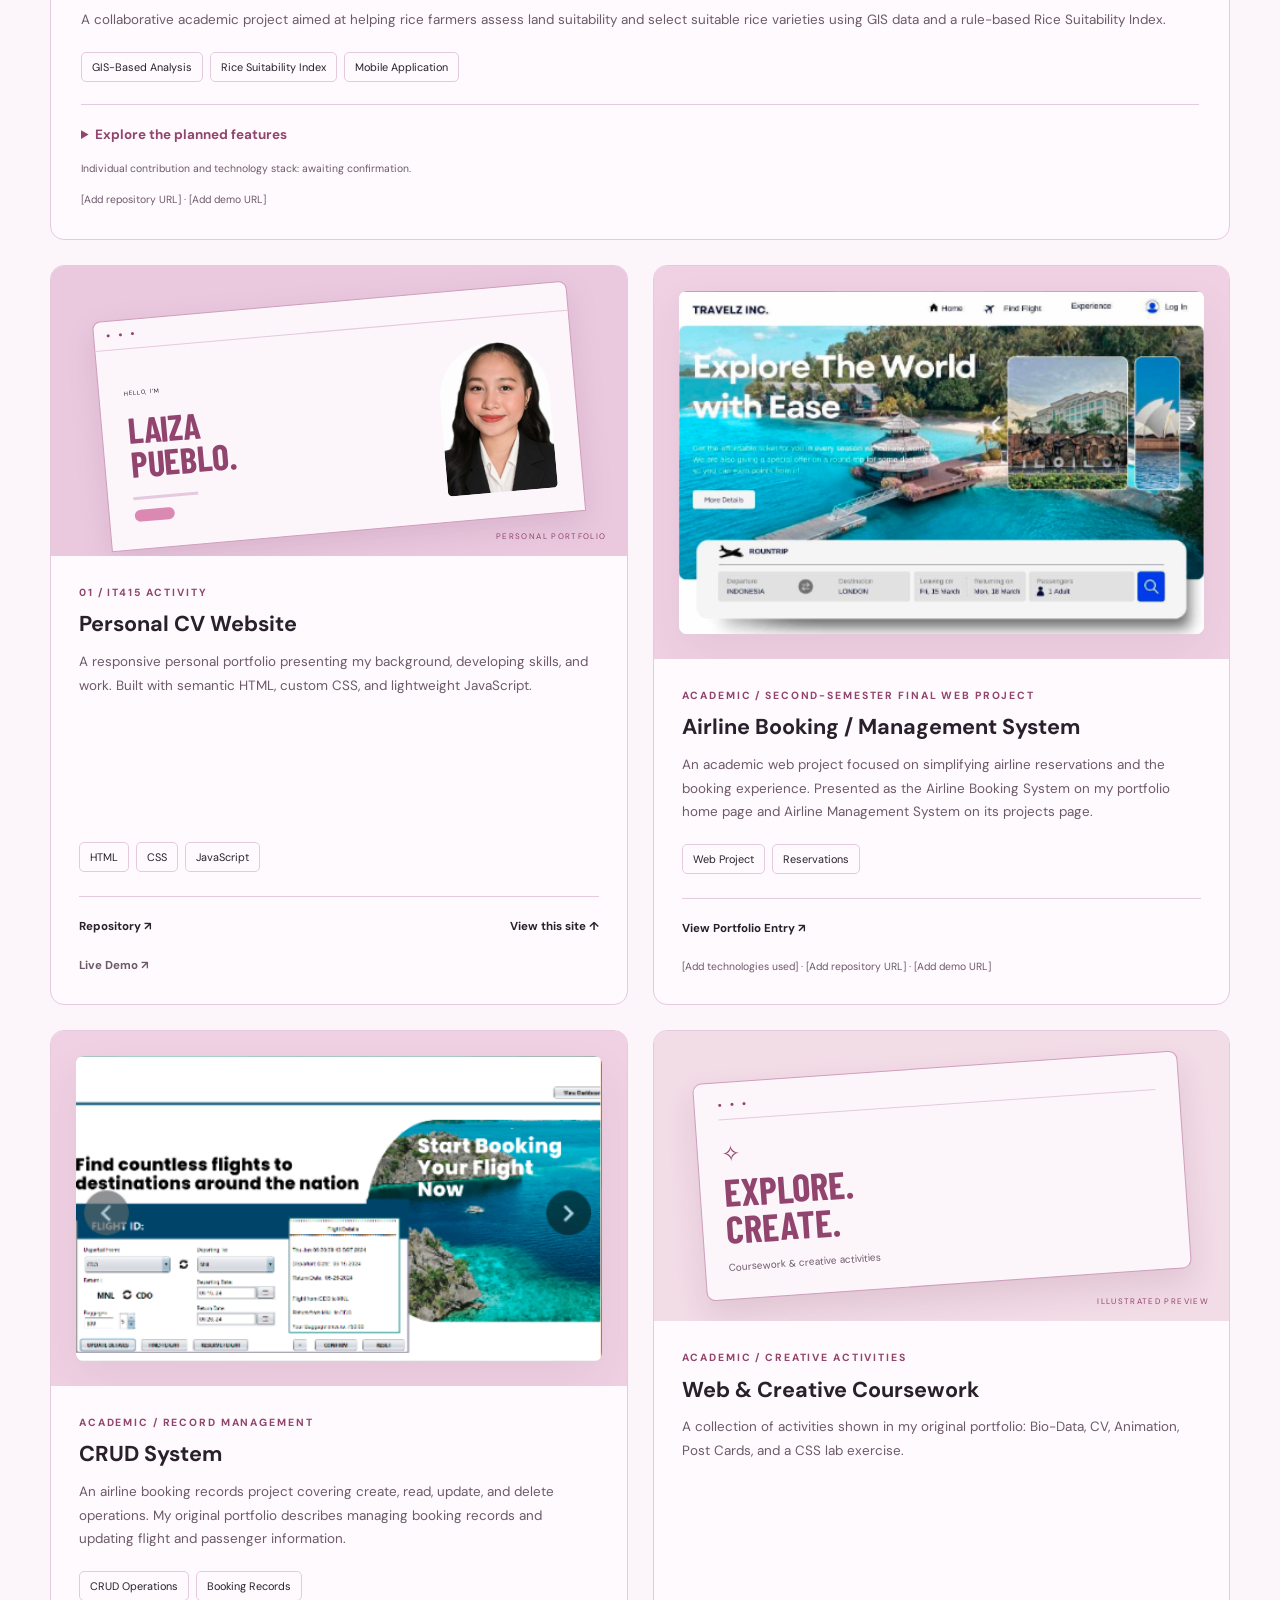
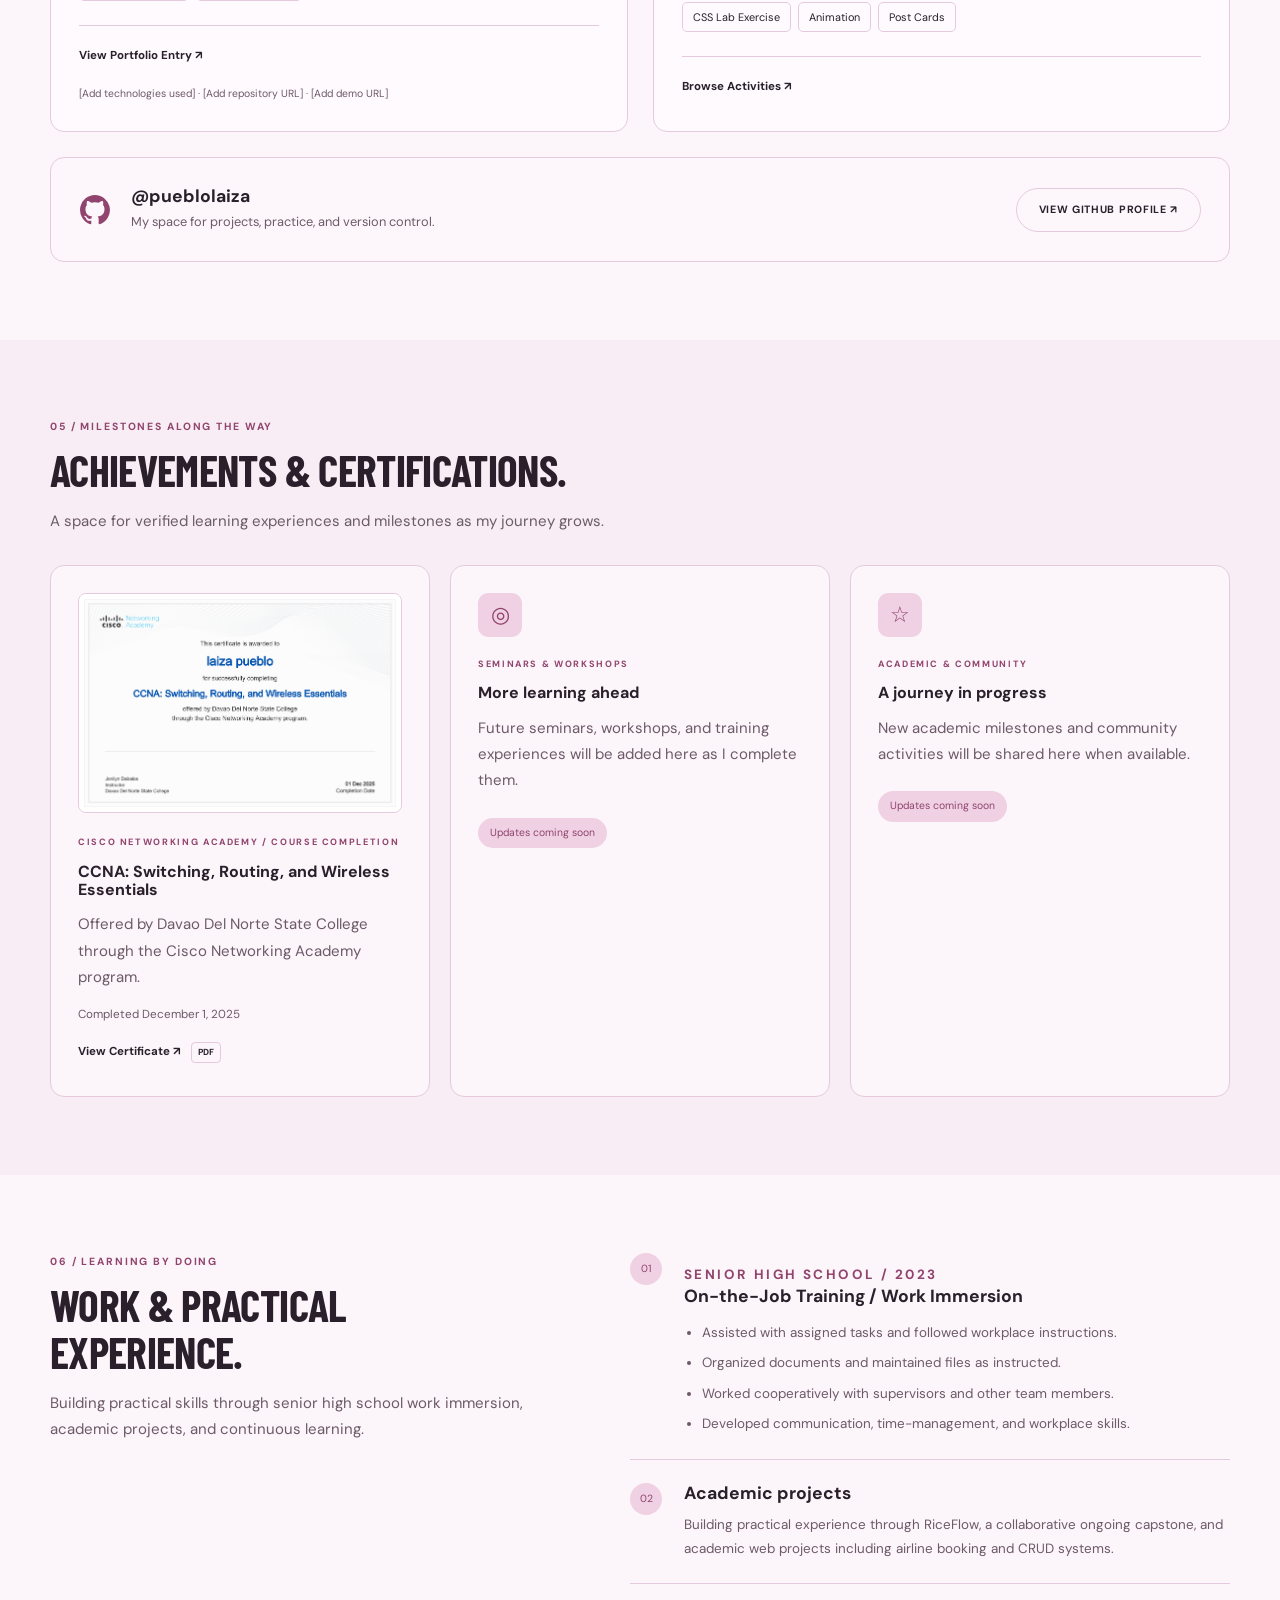
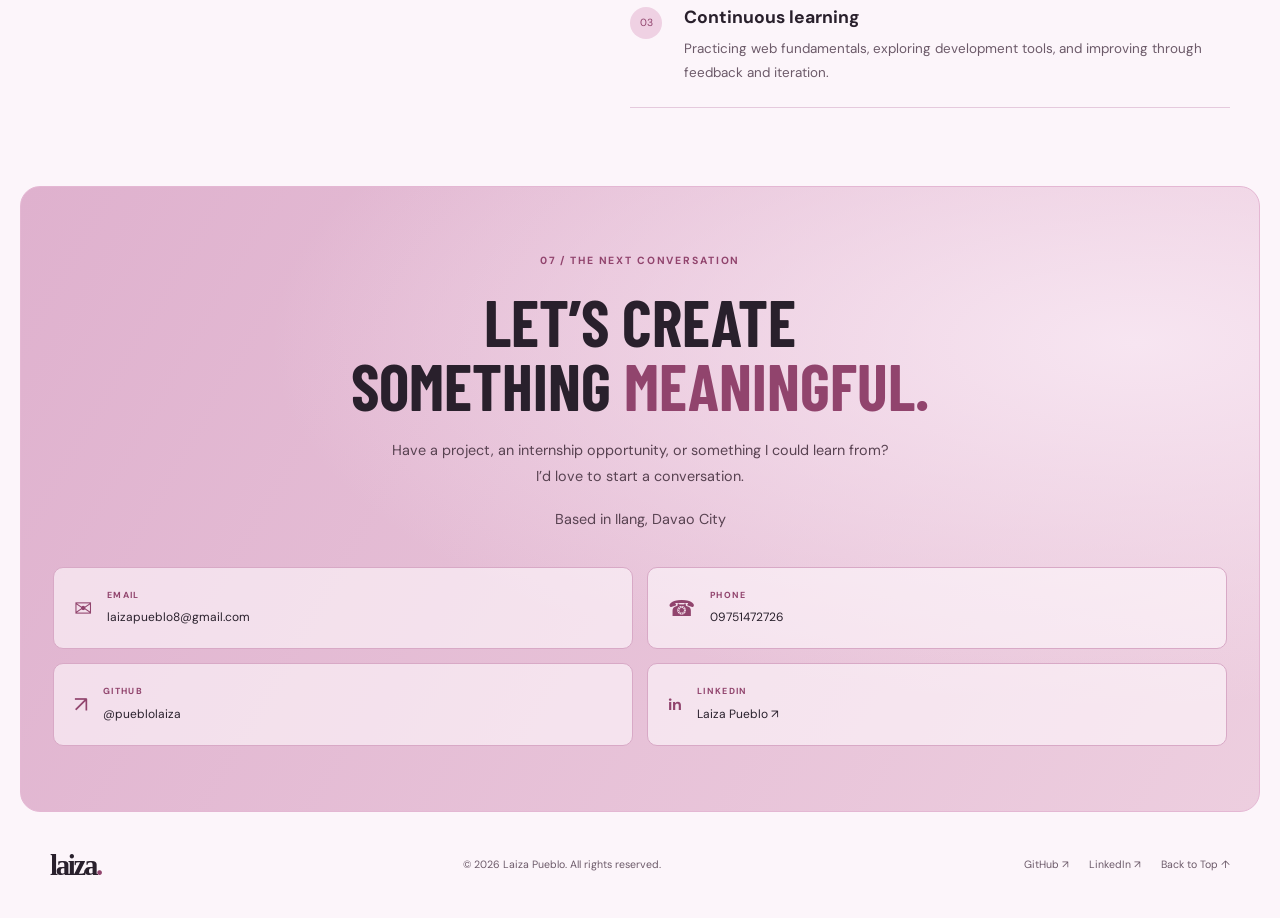
==== commit c1e865a7: "feat: add LinkedIn profile and airline project screenshots" ====
--- a/index.html
+++ b/index.html
@@ -84,8 +84,8 @@
       <article class="project-card capstone-card reveal"><div class="riceflow-preview"><div class="riceflow-phone"><img src="images/riceflow-capstone.png" alt="RiceFlow mobile dashboard concept showing farm tools, rice variety recommendations, and recent activity" width="1408" height="762" loading="lazy"></div><div class="riceflow-preview-copy"><p class="eyebrow">TECHNOLOGY FOR AGRICULTURE</p><span class="riceflow-leaf" aria-hidden="true">❧</span><strong>RICEFLOW</strong><p>Thoughtful technology.<br>Rooted in possibility.</p><span class="riceflow-preview-tag">GIS · RICE FARMING · MOBILE</span><small>Ongoing academic capstone · Dashboard concept</small></div></div><div class="project-body"><p class="eyebrow">ONGOING ACADEMIC CAPSTONE / COLLABORATIVE PROJECT</p><h3>RiceFlow</h3><p class="project-subtitle">GIS-Based Land Suitability Analysis and Mobile Application for Rice Farming in Panabo City, Davao del Norte</p><p class="muted">A collaborative academic project aimed at helping rice farmers assess land suitability and select suitable rice varieties using GIS data and a rule-based Rice Suitability Index.</p><div class="chips"><span>GIS-Based Analysis</span><span>Rice Suitability Index</span><span>Mobile Application</span></div><details class="project-details"><summary>Explore the planned features</summary><p class="muted">These features are planned; implementation has not yet been confirmed.</p><ul><li>GPS-based farm location capture</li><li>Land suitability assessment</li><li>Top-three rice variety recommendations</li><li>Localized planting guidance</li><li>Farm activity logging</li><li>Yield tracking</li></ul></details><p class="pending">Individual contribution and technology stack: awaiting confirmation.</p><p class="pending">[Add repository URL] · [Add demo URL]</p></div></article>
 
       <article class="project-card reveal"><div class="project-preview" role="img" aria-label="Illustrated preview of this personal CV website"><div class="mini-browser"><div class="browser-dots">● ● ●</div><div class="mini-content"><div><small>HELLO, I’M</small><strong>Laiza<br>Pueblo.</strong><span class="mini-line"></span><span class="mini-button"></span></div><img src="images/profile.jpg" alt="" width="1087" height="1446" loading="lazy"></div></div><span class="preview-label">PERSONAL PORTFOLIO</span></div><div class="project-body"><p class="eyebrow">01 / IT415 ACTIVITY</p><h3>Personal CV Website</h3><p class="muted">A responsive personal portfolio presenting my background, developing skills, and work. Built with semantic HTML, custom CSS, and lightweight JavaScript.</p><div class="chips"><span>HTML</span><span>CSS</span><span>JavaScript</span></div><div class="project-actions"><a class="text-link" href="https://github.com/pueblolaiza/Personal_CV" target="_blank" rel="noopener noreferrer">Repository ↗</a><a class="text-link" href="#home">View this site ↑</a></div><p class="pending"><a class="text-link" href="https://personalcv-omega.vercel.app" target="_blank" rel="noopener noreferrer">Live Demo ↗</a></p></div></article>
-      <article class="project-card reveal"><div class="project-preview academic-preview" role="img" aria-label="Illustrated airline project preview, not an application screenshot"><div class="academic-window"><span class="academic-window-bar">● ● ●</span><span class="academic-icon">✈</span><strong>AIRLINE<br>BOOKING</strong><span class="academic-caption">Academic web project</span></div><span class="preview-label">ILLUSTRATED PREVIEW</span></div><div class="project-body"><p class="eyebrow">ACADEMIC / SECOND-SEMESTER FINAL WEB PROJECT</p><h3>Airline Booking / Management System</h3><p class="muted">An academic web project focused on simplifying airline reservations and the booking experience. Presented as the Airline Booking System on my portfolio home page and Airline Management System on its projects page.</p><div class="chips"><span>Web Project</span><span>Reservations</span></div><div class="project-actions"><a class="text-link" href="https://sites.google.com/dnsc.edu.ph/laizasportfolio/projects" target="_blank" rel="noopener noreferrer">View Portfolio Entry ↗</a></div><p class="pending">[Add technologies used] · [Add repository URL] · [Add demo URL]</p></div></article>
-      <article class="project-card reveal"><div class="project-preview academic-preview crud-preview" role="img" aria-label="Illustrated CRUD project preview, not an application screenshot"><div class="academic-window"><span class="academic-window-bar">● ● ●</span><strong>CREATE.<br>READ. UPDATE.<br>DELETE.</strong><span class="academic-caption">Airline booking records</span></div><span class="preview-label">ILLUSTRATED PREVIEW</span></div><div class="project-body"><p class="eyebrow">ACADEMIC / RECORD MANAGEMENT</p><h3>CRUD System</h3><p class="muted">An airline booking records project covering create, read, update, and delete operations. My original portfolio describes managing booking records and updating flight and passenger information.</p><div class="chips"><span>CRUD Operations</span><span>Booking Records</span></div><div class="project-actions"><a class="text-link" href="https://sites.google.com/dnsc.edu.ph/laizasportfolio/projects" target="_blank" rel="noopener noreferrer">View Portfolio Entry ↗</a></div><p class="pending">[Add technologies used] · [Add repository URL] · [Add demo URL]</p></div></article>
+      <article class="project-card reveal"><div class="project-preview screenshot-preview"><div class="project-screenshot airline-shot"><img src="images/airline-crud-projects.png" alt="Airline Booking System homepage with travel imagery and a flight search form" width="1561" height="857" loading="lazy"></div></div><div class="project-body"><p class="eyebrow">ACADEMIC / SECOND-SEMESTER FINAL WEB PROJECT</p><h3>Airline Booking / Management System</h3><p class="muted">An academic web project focused on simplifying airline reservations and the booking experience. Presented as the Airline Booking System on my portfolio home page and Airline Management System on its projects page.</p><div class="chips"><span>Web Project</span><span>Reservations</span></div><div class="project-actions"><a class="text-link" href="https://sites.google.com/dnsc.edu.ph/laizasportfolio/projects" target="_blank" rel="noopener noreferrer">View Portfolio Entry ↗</a></div><p class="pending">[Add technologies used] · [Add repository URL] · [Add demo URL]</p></div></article>
+      <article class="project-card reveal"><div class="project-preview screenshot-preview"><div class="project-screenshot crud-shot"><img src="images/airline-crud-projects.png" alt="Airline CRUD System preview with a booking interface and flight record form" width="1561" height="857" loading="lazy"></div></div><div class="project-body"><p class="eyebrow">ACADEMIC / RECORD MANAGEMENT</p><h3>CRUD System</h3><p class="muted">An airline booking records project covering create, read, update, and delete operations. My original portfolio describes managing booking records and updating flight and passenger information.</p><div class="chips"><span>CRUD Operations</span><span>Booking Records</span></div><div class="project-actions"><a class="text-link" href="https://sites.google.com/dnsc.edu.ph/laizasportfolio/projects" target="_blank" rel="noopener noreferrer">View Portfolio Entry ↗</a></div><p class="pending">[Add technologies used] · [Add repository URL] · [Add demo URL]</p></div></article>
       <article class="project-card reveal"><div class="project-preview academic-preview creative-preview" role="img" aria-label="Illustrated academic activities preview"><div class="academic-window"><span class="academic-window-bar">● ● ●</span><span class="academic-icon">✧</span><strong>EXPLORE.<br>CREATE.</strong><span class="academic-caption">Coursework &amp; creative activities</span></div><span class="preview-label">ILLUSTRATED PREVIEW</span></div><div class="project-body"><p class="eyebrow">ACADEMIC / CREATIVE ACTIVITIES</p><h3>Web &amp; Creative Coursework</h3><p class="muted">A collection of activities shown in my original portfolio: Bio-Data, CV, Animation, Post Cards, and a CSS lab exercise.</p><div class="chips"><span>CSS Lab Exercise</span><span>Animation</span><span>Post Cards</span></div><div class="project-actions"><a class="text-link" href="https://sites.google.com/dnsc.edu.ph/laizasportfolio/projects" target="_blank" rel="noopener noreferrer">Browse Activities ↗</a></div></div></article>
     </div>
     <aside class="github-banner reveal"><div class="github-heading"><svg class="github-icon" viewBox="0 0 24 24" aria-hidden="true"><path fill="currentColor" d="M12 .8a11.2 11.2 0 0 0-3.54 21.83c.56.1.77-.24.77-.54v-2.1c-3.13.68-3.79-1.33-3.79-1.33-.51-1.3-1.25-1.65-1.25-1.65-1.02-.7.08-.69.08-.69 1.13.08 1.72 1.16 1.72 1.16 1 1.72 2.63 1.22 3.27.93.1-.73.39-1.22.71-1.5-2.5-.28-5.13-1.25-5.13-5.57 0-1.23.44-2.23 1.15-3.02-.12-.28-.5-1.43.11-2.99 0 0 .94-.3 3.08 1.15A10.7 10.7 0 0 1 12 6.1c.95 0 1.9.13 2.79.38 2.13-1.45 3.07-1.15 3.07-1.15.61 1.56.23 2.71.11 2.99.72.79 1.15 1.79 1.15 3.02 0 4.33-2.63 5.28-5.14 5.56.4.35.76 1.03.76 2.08v3.11c0 .3.2.65.77.54A11.2 11.2 0 0 0 12 .8Z"/></svg><div><h3>@pueblolaiza</h3><p>My space for projects, practice, and version control.</p></div></div><a class="button" href="https://github.com/pueblolaiza" target="_blank" rel="noopener noreferrer">View GitHub Profile ↗</a></aside>
@@ -95,8 +95,8 @@
 
     <section id="experience" class="section container" aria-labelledby="experience-title"><div class="experience-grid"><div class="section-heading reveal"><p class="eyebrow">06 / LEARNING BY DOING</p><h2 id="experience-title">Work &amp; practical<br>experience.</h2><p class="muted">Building practical skills through senior high school work immersion, academic projects, and continuous learning.</p></div><div class="experience-list"><article class="reveal"><span aria-hidden="true">01</span><div><p class="eyebrow">SENIOR HIGH SCHOOL / 2023</p><h3>On-the-Job Training / Work Immersion</h3><ul class="experience-details muted"><li>Assisted with assigned tasks and followed workplace instructions.</li><li>Organized documents and maintained files as instructed.</li><li>Worked cooperatively with supervisors and other team members.</li><li>Developed communication, time-management, and workplace skills.</li></ul></div></article><article class="reveal"><span aria-hidden="true">02</span><div><h3>Academic projects</h3><p class="muted">Building practical experience through RiceFlow, a collaborative ongoing capstone, and academic web projects including airline booking and CRUD systems.</p></div></article><article class="reveal"><span aria-hidden="true">03</span><div><h3>Continuous learning</h3><p class="muted">Practicing web fundamentals, exploring development tools, and improving through feedback and iteration.</p></div></article></div></div></section>
 
-    <section id="contact" class="section contact-section" aria-labelledby="contact-title"><div class="container contact-inner reveal"><p class="eyebrow">07 / THE NEXT CONVERSATION</p><h2 id="contact-title">LET’S CREATE<br>SOMETHING<span> MEANINGFUL.</span></h2><p>Have a project, an internship opportunity, or something I could learn from?<br>I’d love to start a conversation.</p><p class="contact-location">Based in Ilang, Davao City</p><div class="contact-links"><a class="contact-item" href="mailto:laizapueblo8@gmail.com"><span aria-hidden="true">✉</span><div><span class="contact-label">EMAIL</span><span>laizapueblo8@gmail.com</span></div></a><a class="contact-item" href="tel:+639751472726"><span aria-hidden="true">☎</span><div><span class="contact-label">PHONE</span><span>09751472726</span></div></a><a class="contact-item" href="https://github.com/pueblolaiza" target="_blank" rel="noopener noreferrer"><span aria-hidden="true">↗</span><div><span class="contact-label">GITHUB</span><span>@pueblolaiza</span></div></a><div class="contact-item"><span class="linkedin-icon" aria-hidden="true">in</span><div><span class="contact-label">LINKEDIN</span><span>[Add LinkedIn Profile URL]</span></div></div></div><!-- Replace the LinkedIn placeholder with your verified profile URL. --></div></section>
+    <section id="contact" class="section contact-section" aria-labelledby="contact-title"><div class="container contact-inner reveal"><p class="eyebrow">07 / THE NEXT CONVERSATION</p><h2 id="contact-title">LET’S CREATE<br>SOMETHING<span> MEANINGFUL.</span></h2><p>Have a project, an internship opportunity, or something I could learn from?<br>I’d love to start a conversation.</p><p class="contact-location">Based in Ilang, Davao City</p><div class="contact-links"><a class="contact-item" href="mailto:laizapueblo8@gmail.com"><span aria-hidden="true">✉</span><div><span class="contact-label">EMAIL</span><span>laizapueblo8@gmail.com</span></div></a><a class="contact-item" href="tel:+639751472726"><span aria-hidden="true">☎</span><div><span class="contact-label">PHONE</span><span>09751472726</span></div></a><a class="contact-item" href="https://github.com/pueblolaiza" target="_blank" rel="noopener noreferrer"><span aria-hidden="true">↗</span><div><span class="contact-label">GITHUB</span><span>@pueblolaiza</span></div></a><a class="contact-item" href="https://www.linkedin.com/in/laiza-pueblo-b051a9447/" target="_blank" rel="noopener noreferrer"><span class="linkedin-icon" aria-hidden="true">in</span><div><span class="contact-label">LINKEDIN</span><span>Laiza Pueblo ↗</span></div></a></div></div></section>
   </main>
-  <footer class="container footer"><a class="wordmark" href="#home">laiza<span>.</span></a><p>© <span id="year">2026</span> Laiza Pueblo. All rights reserved.</p><div><a href="https://github.com/pueblolaiza" target="_blank" rel="noopener noreferrer">GitHub ↗</a><a href="#home">Back to Top ↑</a></div></footer>
+  <footer class="container footer"><a class="wordmark" href="#home">laiza<span>.</span></a><p>© <span id="year">2026</span> Laiza Pueblo. All rights reserved.</p><div><a href="https://github.com/pueblolaiza" target="_blank" rel="noopener noreferrer">GitHub ↗</a><a href="https://www.linkedin.com/in/laiza-pueblo-b051a9447/" target="_blank" rel="noopener noreferrer">LinkedIn ↗</a><a href="#home">Back to Top ↑</a></div></footer>
 </body>
 </html>
--- a/style.css
+++ b/style.css
@@ -332,6 +332,14 @@
 .experience-details li + li { margin-top: 7px; }
 .info-card a:hover { color: var(--accent); text-decoration: underline; }
 
+.screenshot-preview { display: grid; place-items: center; height: auto; min-height: 290px; padding: 25px; background: var(--accent-soft); }
+.project-screenshot { width: 100%; position: relative; overflow: hidden; border-radius: 8px; box-shadow: var(--shadow); background: #fff; }
+.project-screenshot img { position: absolute; width: 343.077%; max-width: none; height: auto; left: -9.67%; }
+.airline-shot { aspect-ratio: 455 / 297; }
+.airline-shot img { top: -33.333%; }
+.crud-shot { aspect-ratio: 455 / 264; }
+.crud-shot img { top: -190.152%; }
+
 /* Project evidence and academic previews. */
 .capstone-card { grid-column: 1 / -1; }
 .capstone-card .project-body { padding: 30px; }
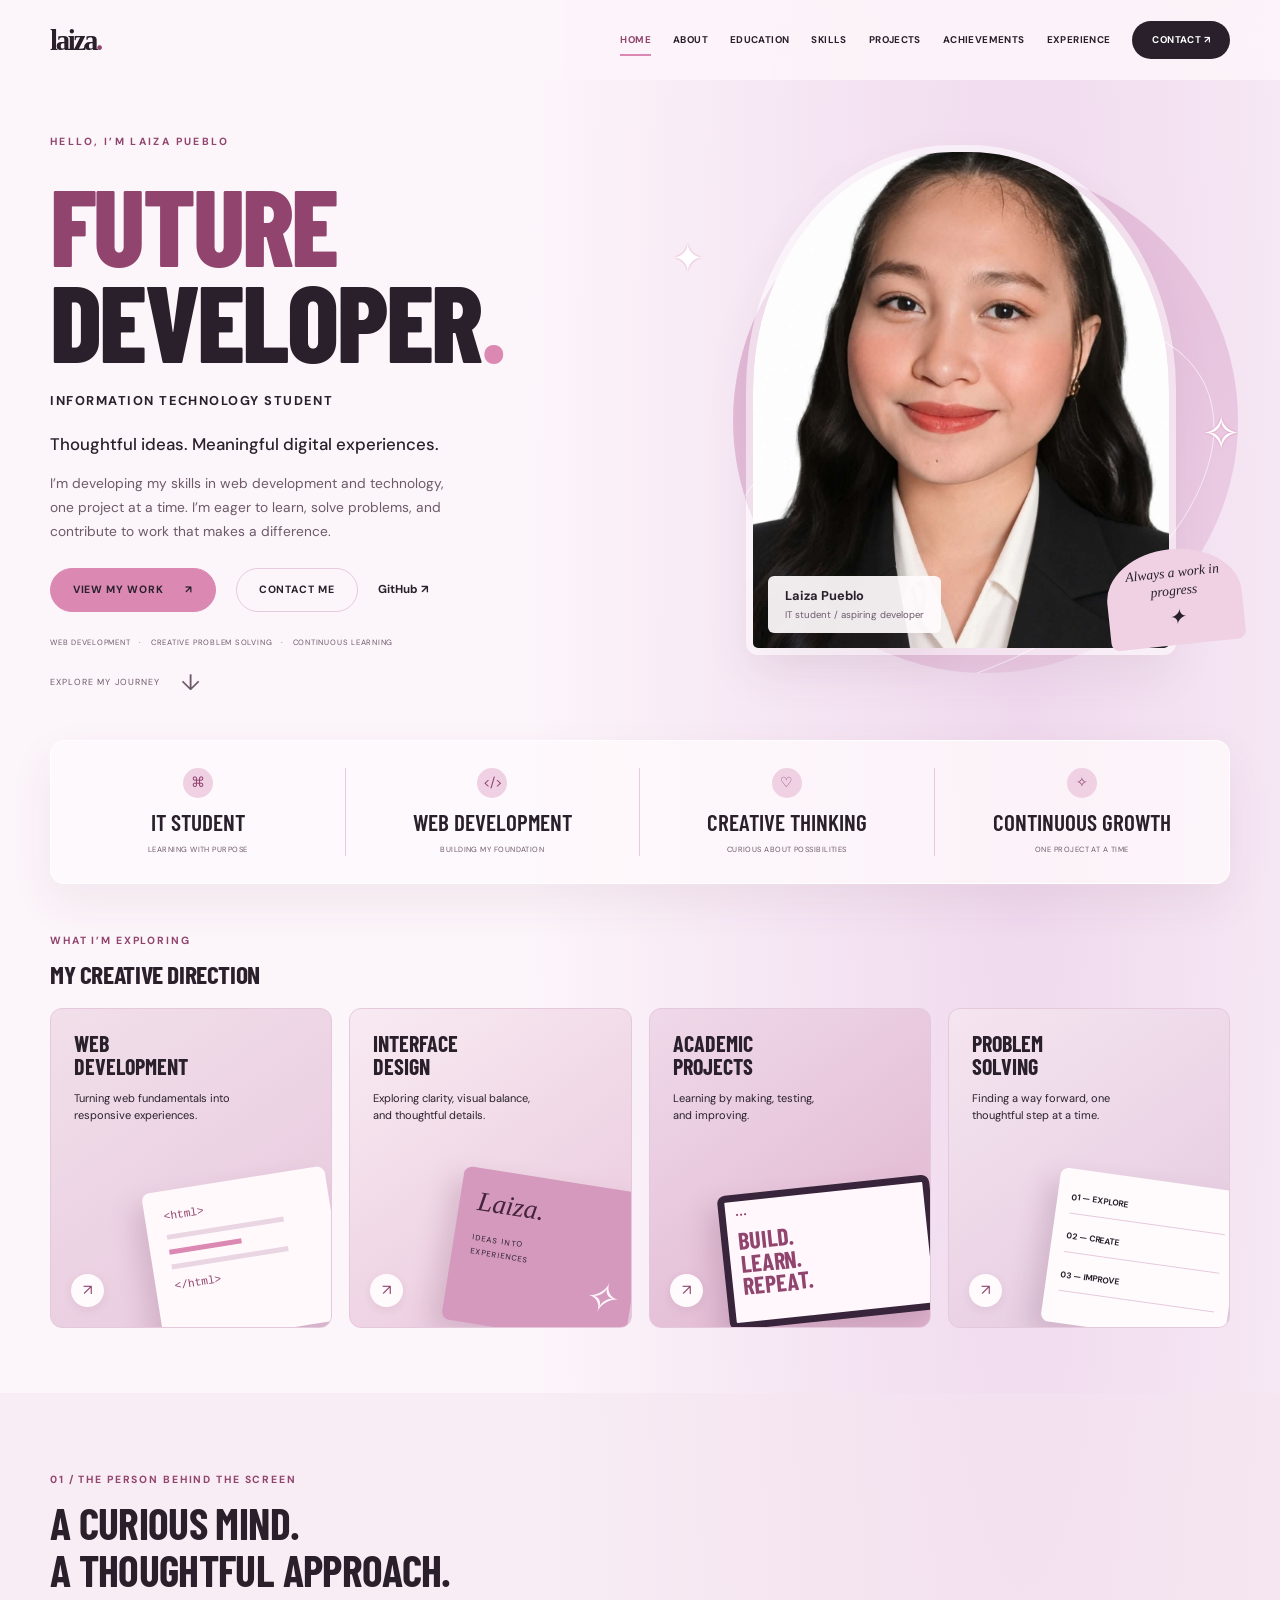
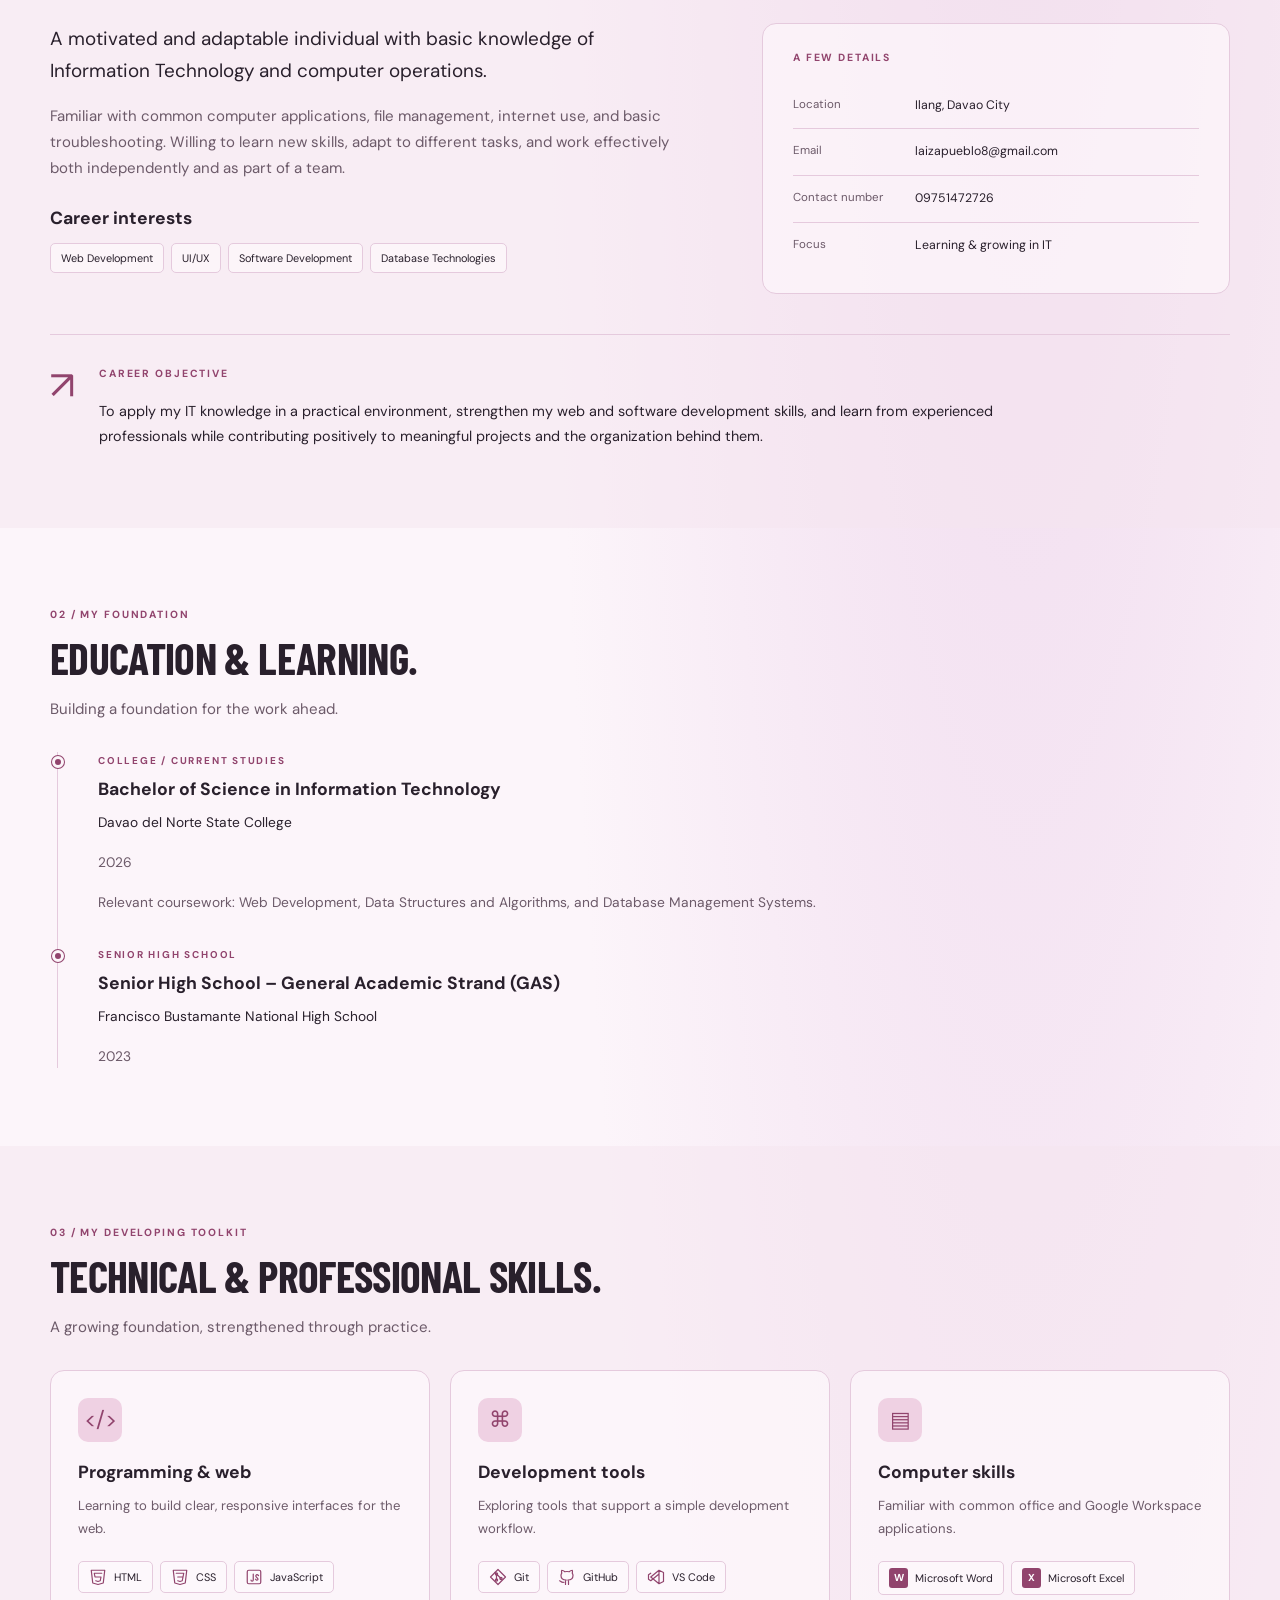
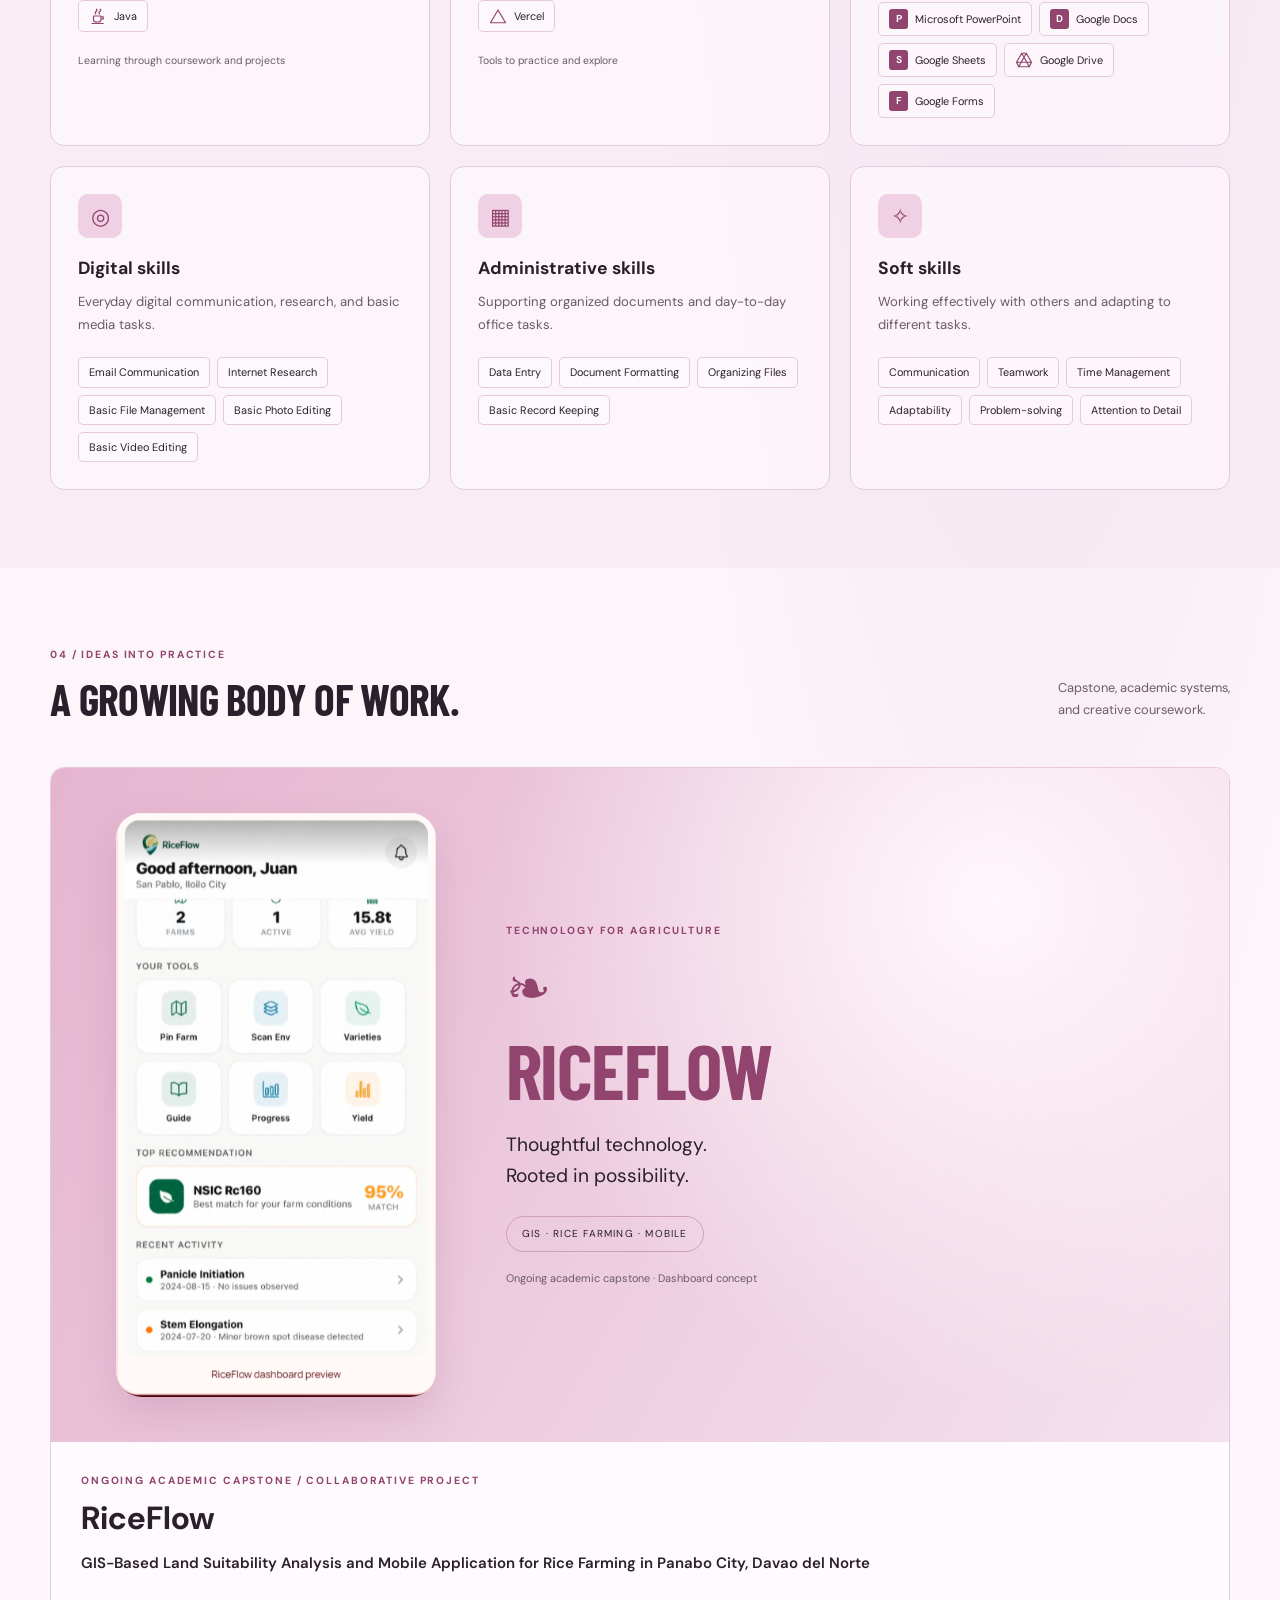
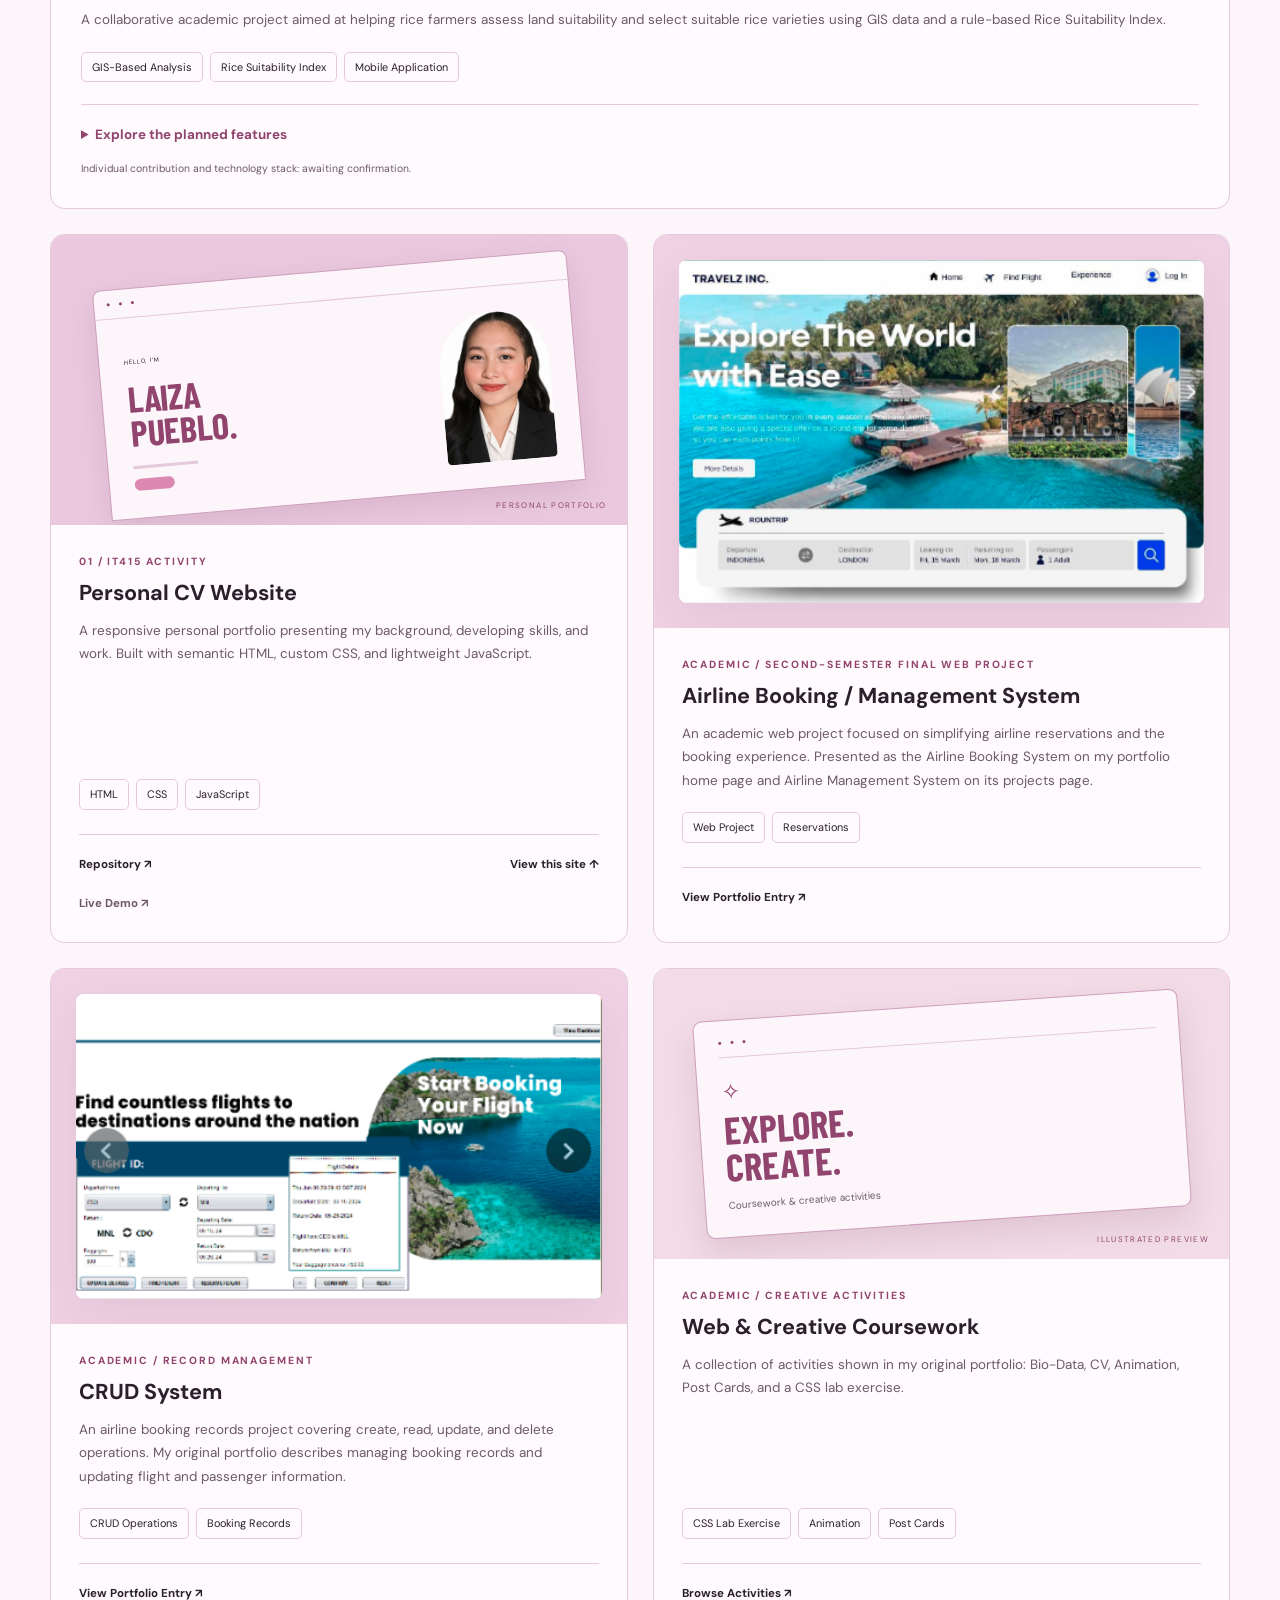
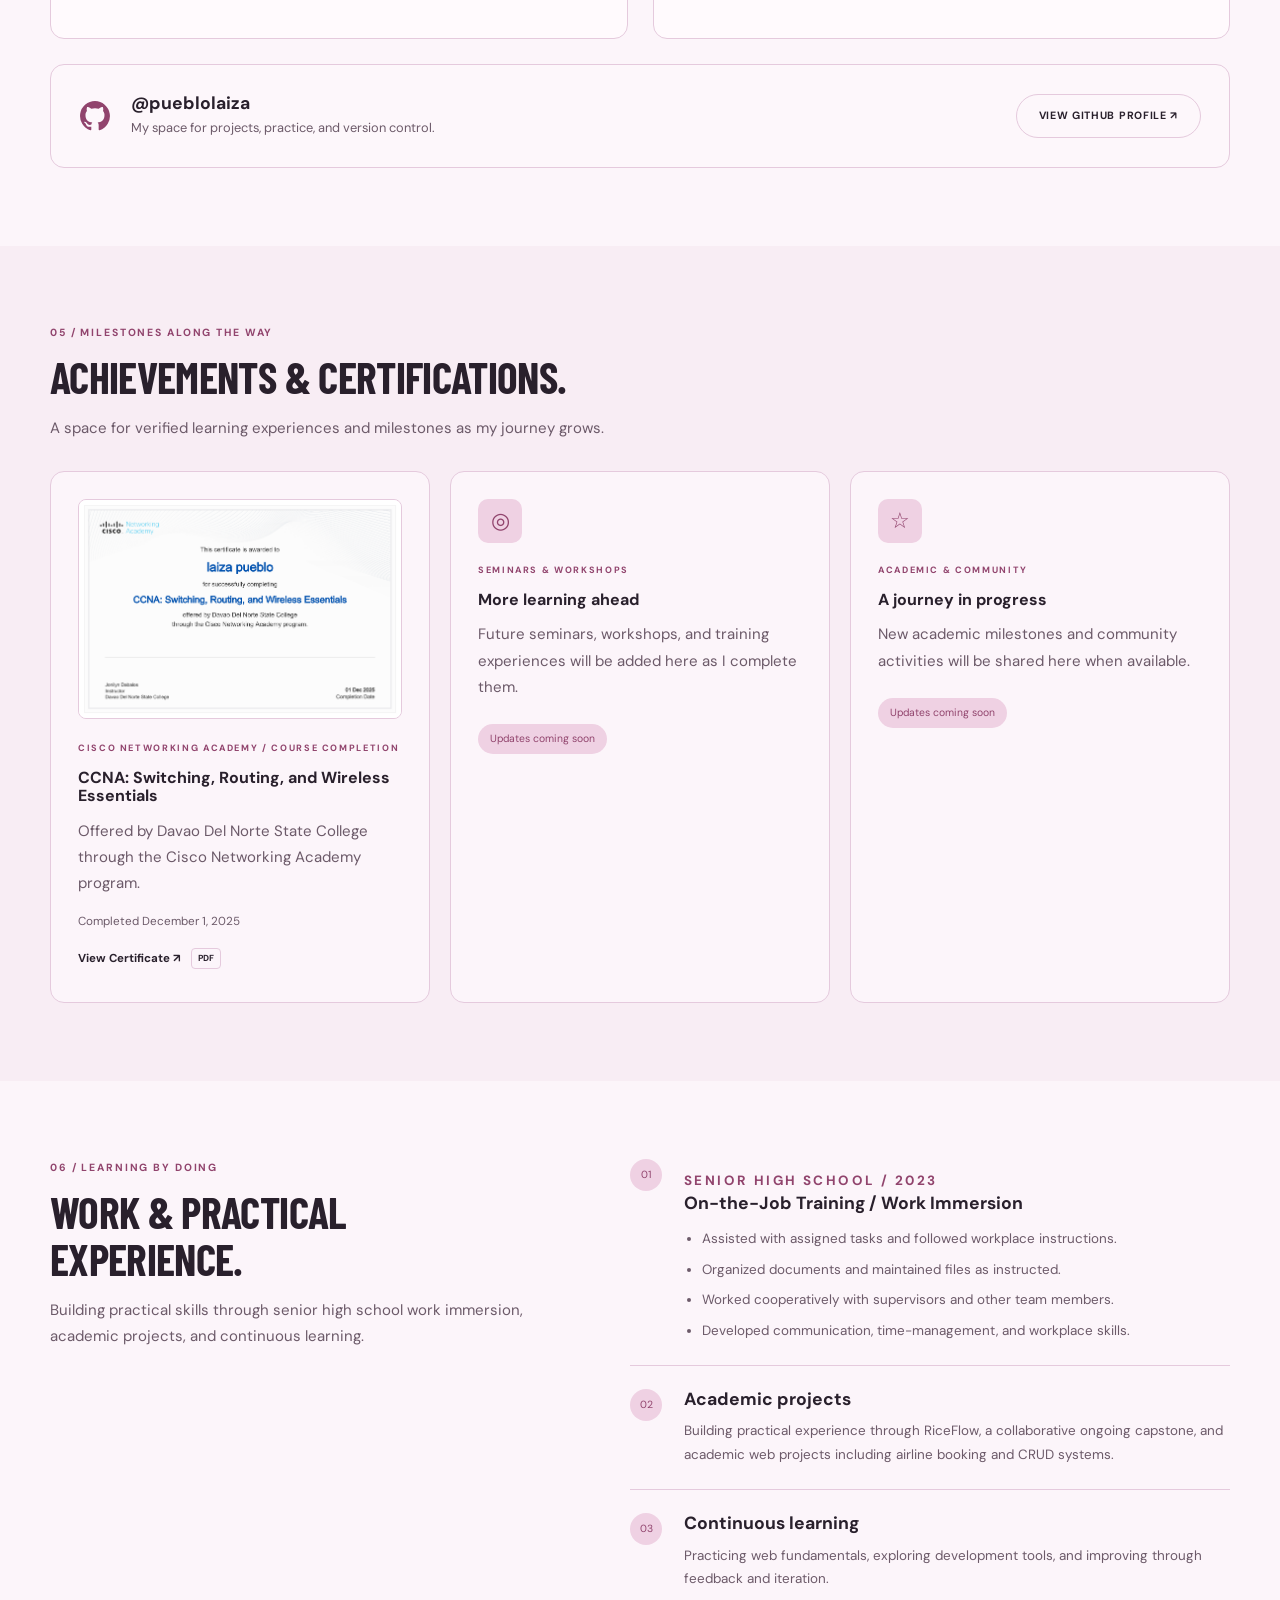
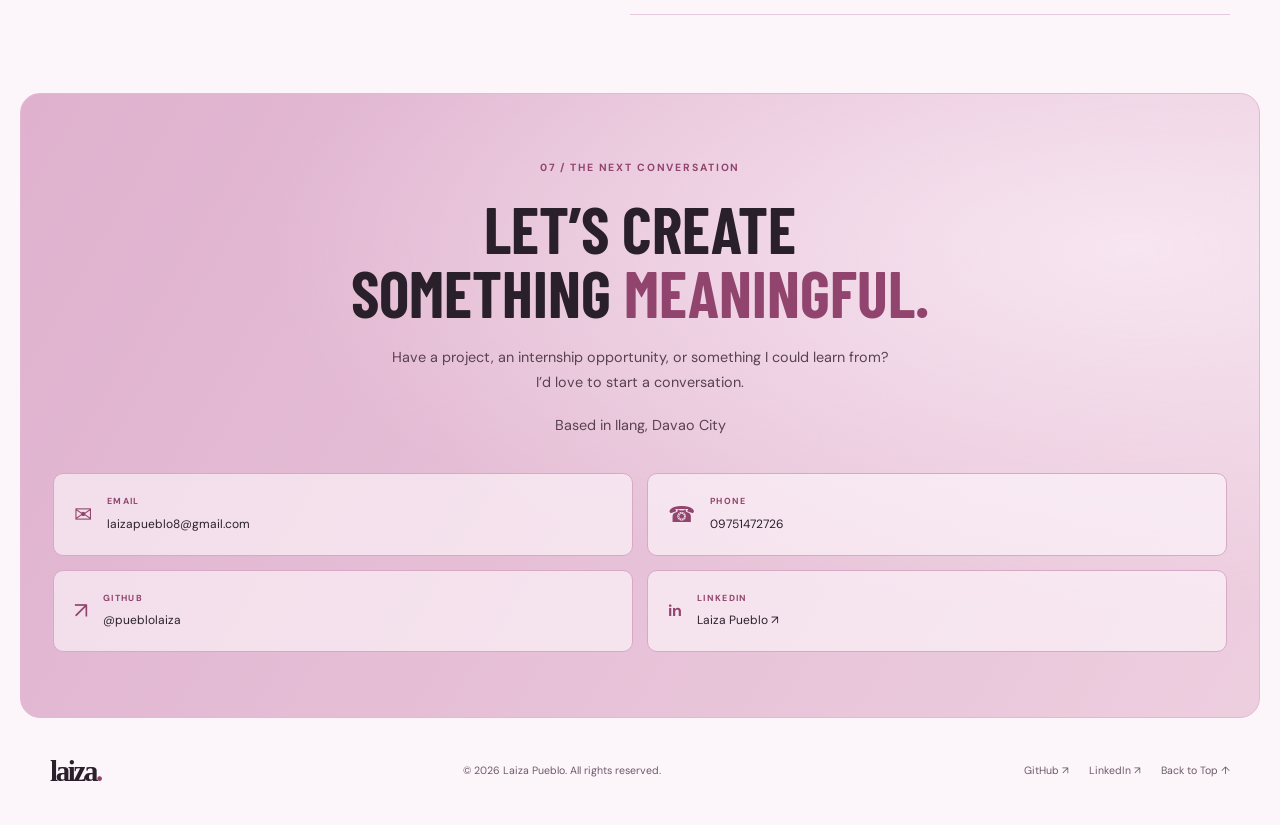
==== commit 8a8f76ed: "fix: remove unavailable project link and technology placeholders" ====
--- a/index.html
+++ b/index.html
@@ -81,11 +81,11 @@
     </div></div></section>
 
     <section id="projects" class="section container" aria-labelledby="projects-title"><div class="section-heading heading-row reveal"><div><p class="eyebrow">04 / IDEAS INTO PRACTICE</p><h2 id="projects-title">A growing body of work.</h2></div><p class="muted">Capstone, academic systems,<br>and creative coursework.</p></div><div class="projects-grid">
-      <article class="project-card capstone-card reveal"><div class="riceflow-preview"><div class="riceflow-phone"><img src="images/riceflow-capstone.png" alt="RiceFlow mobile dashboard concept showing farm tools, rice variety recommendations, and recent activity" width="1408" height="762" loading="lazy"></div><div class="riceflow-preview-copy"><p class="eyebrow">TECHNOLOGY FOR AGRICULTURE</p><span class="riceflow-leaf" aria-hidden="true">❧</span><strong>RICEFLOW</strong><p>Thoughtful technology.<br>Rooted in possibility.</p><span class="riceflow-preview-tag">GIS · RICE FARMING · MOBILE</span><small>Ongoing academic capstone · Dashboard concept</small></div></div><div class="project-body"><p class="eyebrow">ONGOING ACADEMIC CAPSTONE / COLLABORATIVE PROJECT</p><h3>RiceFlow</h3><p class="project-subtitle">GIS-Based Land Suitability Analysis and Mobile Application for Rice Farming in Panabo City, Davao del Norte</p><p class="muted">A collaborative academic project aimed at helping rice farmers assess land suitability and select suitable rice varieties using GIS data and a rule-based Rice Suitability Index.</p><div class="chips"><span>GIS-Based Analysis</span><span>Rice Suitability Index</span><span>Mobile Application</span></div><details class="project-details"><summary>Explore the planned features</summary><p class="muted">These features are planned; implementation has not yet been confirmed.</p><ul><li>GPS-based farm location capture</li><li>Land suitability assessment</li><li>Top-three rice variety recommendations</li><li>Localized planting guidance</li><li>Farm activity logging</li><li>Yield tracking</li></ul></details><p class="pending">Individual contribution and technology stack: awaiting confirmation.</p><p class="pending">[Add repository URL] · [Add demo URL]</p></div></article>
+      <article class="project-card capstone-card reveal"><div class="riceflow-preview"><div class="riceflow-phone"><img src="images/riceflow-capstone.png" alt="RiceFlow mobile dashboard concept showing farm tools, rice variety recommendations, and recent activity" width="1408" height="762" loading="lazy"></div><div class="riceflow-preview-copy"><p class="eyebrow">TECHNOLOGY FOR AGRICULTURE</p><span class="riceflow-leaf" aria-hidden="true">❧</span><strong>RICEFLOW</strong><p>Thoughtful technology.<br>Rooted in possibility.</p><span class="riceflow-preview-tag">GIS · RICE FARMING · MOBILE</span><small>Ongoing academic capstone · Dashboard concept</small></div></div><div class="project-body"><p class="eyebrow">ONGOING ACADEMIC CAPSTONE / COLLABORATIVE PROJECT</p><h3>RiceFlow</h3><p class="project-subtitle">GIS-Based Land Suitability Analysis and Mobile Application for Rice Farming in Panabo City, Davao del Norte</p><p class="muted">A collaborative academic project aimed at helping rice farmers assess land suitability and select suitable rice varieties using GIS data and a rule-based Rice Suitability Index.</p><div class="chips"><span>GIS-Based Analysis</span><span>Rice Suitability Index</span><span>Mobile Application</span></div><details class="project-details"><summary>Explore the planned features</summary><p class="muted">These features are planned; implementation has not yet been confirmed.</p><ul><li>GPS-based farm location capture</li><li>Land suitability assessment</li><li>Top-three rice variety recommendations</li><li>Localized planting guidance</li><li>Farm activity logging</li><li>Yield tracking</li></ul></details><p class="pending">Individual contribution and technology stack: awaiting confirmation.</p></div></article>
 
       <article class="project-card reveal"><div class="project-preview" role="img" aria-label="Illustrated preview of this personal CV website"><div class="mini-browser"><div class="browser-dots">● ● ●</div><div class="mini-content"><div><small>HELLO, I’M</small><strong>Laiza<br>Pueblo.</strong><span class="mini-line"></span><span class="mini-button"></span></div><img src="images/profile.jpg" alt="" width="1087" height="1446" loading="lazy"></div></div><span class="preview-label">PERSONAL PORTFOLIO</span></div><div class="project-body"><p class="eyebrow">01 / IT415 ACTIVITY</p><h3>Personal CV Website</h3><p class="muted">A responsive personal portfolio presenting my background, developing skills, and work. Built with semantic HTML, custom CSS, and lightweight JavaScript.</p><div class="chips"><span>HTML</span><span>CSS</span><span>JavaScript</span></div><div class="project-actions"><a class="text-link" href="https://github.com/pueblolaiza/Personal_CV" target="_blank" rel="noopener noreferrer">Repository ↗</a><a class="text-link" href="#home">View this site ↑</a></div><p class="pending"><a class="text-link" href="https://personalcv-omega.vercel.app" target="_blank" rel="noopener noreferrer">Live Demo ↗</a></p></div></article>
-      <article class="project-card reveal"><div class="project-preview screenshot-preview"><div class="project-screenshot airline-shot"><img src="images/airline-crud-projects.png" alt="Airline Booking System homepage with travel imagery and a flight search form" width="1561" height="857" loading="lazy"></div></div><div class="project-body"><p class="eyebrow">ACADEMIC / SECOND-SEMESTER FINAL WEB PROJECT</p><h3>Airline Booking / Management System</h3><p class="muted">An academic web project focused on simplifying airline reservations and the booking experience. Presented as the Airline Booking System on my portfolio home page and Airline Management System on its projects page.</p><div class="chips"><span>Web Project</span><span>Reservations</span></div><div class="project-actions"><a class="text-link" href="https://sites.google.com/dnsc.edu.ph/laizasportfolio/projects" target="_blank" rel="noopener noreferrer">View Portfolio Entry ↗</a></div><p class="pending">[Add technologies used] · [Add repository URL] · [Add demo URL]</p></div></article>
-      <article class="project-card reveal"><div class="project-preview screenshot-preview"><div class="project-screenshot crud-shot"><img src="images/airline-crud-projects.png" alt="Airline CRUD System preview with a booking interface and flight record form" width="1561" height="857" loading="lazy"></div></div><div class="project-body"><p class="eyebrow">ACADEMIC / RECORD MANAGEMENT</p><h3>CRUD System</h3><p class="muted">An airline booking records project covering create, read, update, and delete operations. My original portfolio describes managing booking records and updating flight and passenger information.</p><div class="chips"><span>CRUD Operations</span><span>Booking Records</span></div><div class="project-actions"><a class="text-link" href="https://sites.google.com/dnsc.edu.ph/laizasportfolio/projects" target="_blank" rel="noopener noreferrer">View Portfolio Entry ↗</a></div><p class="pending">[Add technologies used] · [Add repository URL] · [Add demo URL]</p></div></article>
+      <article class="project-card reveal"><div class="project-preview screenshot-preview"><div class="project-screenshot airline-shot"><img src="images/airline-crud-projects.png" alt="Airline Booking System homepage with travel imagery and a flight search form" width="1561" height="857" loading="lazy"></div></div><div class="project-body"><p class="eyebrow">ACADEMIC / SECOND-SEMESTER FINAL WEB PROJECT</p><h3>Airline Booking / Management System</h3><p class="muted">An academic web project focused on simplifying airline reservations and the booking experience. Presented as the Airline Booking System on my portfolio home page and Airline Management System on its projects page.</p><div class="chips"><span>Web Project</span><span>Reservations</span></div><div class="project-actions"><a class="text-link" href="https://sites.google.com/dnsc.edu.ph/laizasportfolio/projects" target="_blank" rel="noopener noreferrer">View Portfolio Entry ↗</a></div></div></article>
+      <article class="project-card reveal"><div class="project-preview screenshot-preview"><div class="project-screenshot crud-shot"><img src="images/airline-crud-projects.png" alt="Airline CRUD System preview with a booking interface and flight record form" width="1561" height="857" loading="lazy"></div></div><div class="project-body"><p class="eyebrow">ACADEMIC / RECORD MANAGEMENT</p><h3>CRUD System</h3><p class="muted">An airline booking records project covering create, read, update, and delete operations. My original portfolio describes managing booking records and updating flight and passenger information.</p><div class="chips"><span>CRUD Operations</span><span>Booking Records</span></div><div class="project-actions"><a class="text-link" href="https://sites.google.com/dnsc.edu.ph/laizasportfolio/projects" target="_blank" rel="noopener noreferrer">View Portfolio Entry ↗</a></div></div></article>
       <article class="project-card reveal"><div class="project-preview academic-preview creative-preview" role="img" aria-label="Illustrated academic activities preview"><div class="academic-window"><span class="academic-window-bar">● ● ●</span><span class="academic-icon">✧</span><strong>EXPLORE.<br>CREATE.</strong><span class="academic-caption">Coursework &amp; creative activities</span></div><span class="preview-label">ILLUSTRATED PREVIEW</span></div><div class="project-body"><p class="eyebrow">ACADEMIC / CREATIVE ACTIVITIES</p><h3>Web &amp; Creative Coursework</h3><p class="muted">A collection of activities shown in my original portfolio: Bio-Data, CV, Animation, Post Cards, and a CSS lab exercise.</p><div class="chips"><span>CSS Lab Exercise</span><span>Animation</span><span>Post Cards</span></div><div class="project-actions"><a class="text-link" href="https://sites.google.com/dnsc.edu.ph/laizasportfolio/projects" target="_blank" rel="noopener noreferrer">Browse Activities ↗</a></div></div></article>
     </div>
     <aside class="github-banner reveal"><div class="github-heading"><svg class="github-icon" viewBox="0 0 24 24" aria-hidden="true"><path fill="currentColor" d="M12 .8a11.2 11.2 0 0 0-3.54 21.83c.56.1.77-.24.77-.54v-2.1c-3.13.68-3.79-1.33-3.79-1.33-.51-1.3-1.25-1.65-1.25-1.65-1.02-.7.08-.69.08-.69 1.13.08 1.72 1.16 1.72 1.16 1 1.72 2.63 1.22 3.27.93.1-.73.39-1.22.71-1.5-2.5-.28-5.13-1.25-5.13-5.57 0-1.23.44-2.23 1.15-3.02-.12-.28-.5-1.43.11-2.99 0 0 .94-.3 3.08 1.15A10.7 10.7 0 0 1 12 6.1c.95 0 1.9.13 2.79.38 2.13-1.45 3.07-1.15 3.07-1.15.61 1.56.23 2.71.11 2.99.72.79 1.15 1.79 1.15 3.02 0 4.33-2.63 5.28-5.14 5.56.4.35.76 1.03.76 2.08v3.11c0 .3.2.65.77.54A11.2 11.2 0 0 0 12 .8Z"/></svg><div><h3>@pueblolaiza</h3><p>My space for projects, practice, and version control.</p></div></div><a class="button" href="https://github.com/pueblolaiza" target="_blank" rel="noopener noreferrer">View GitHub Profile ↗</a></aside>
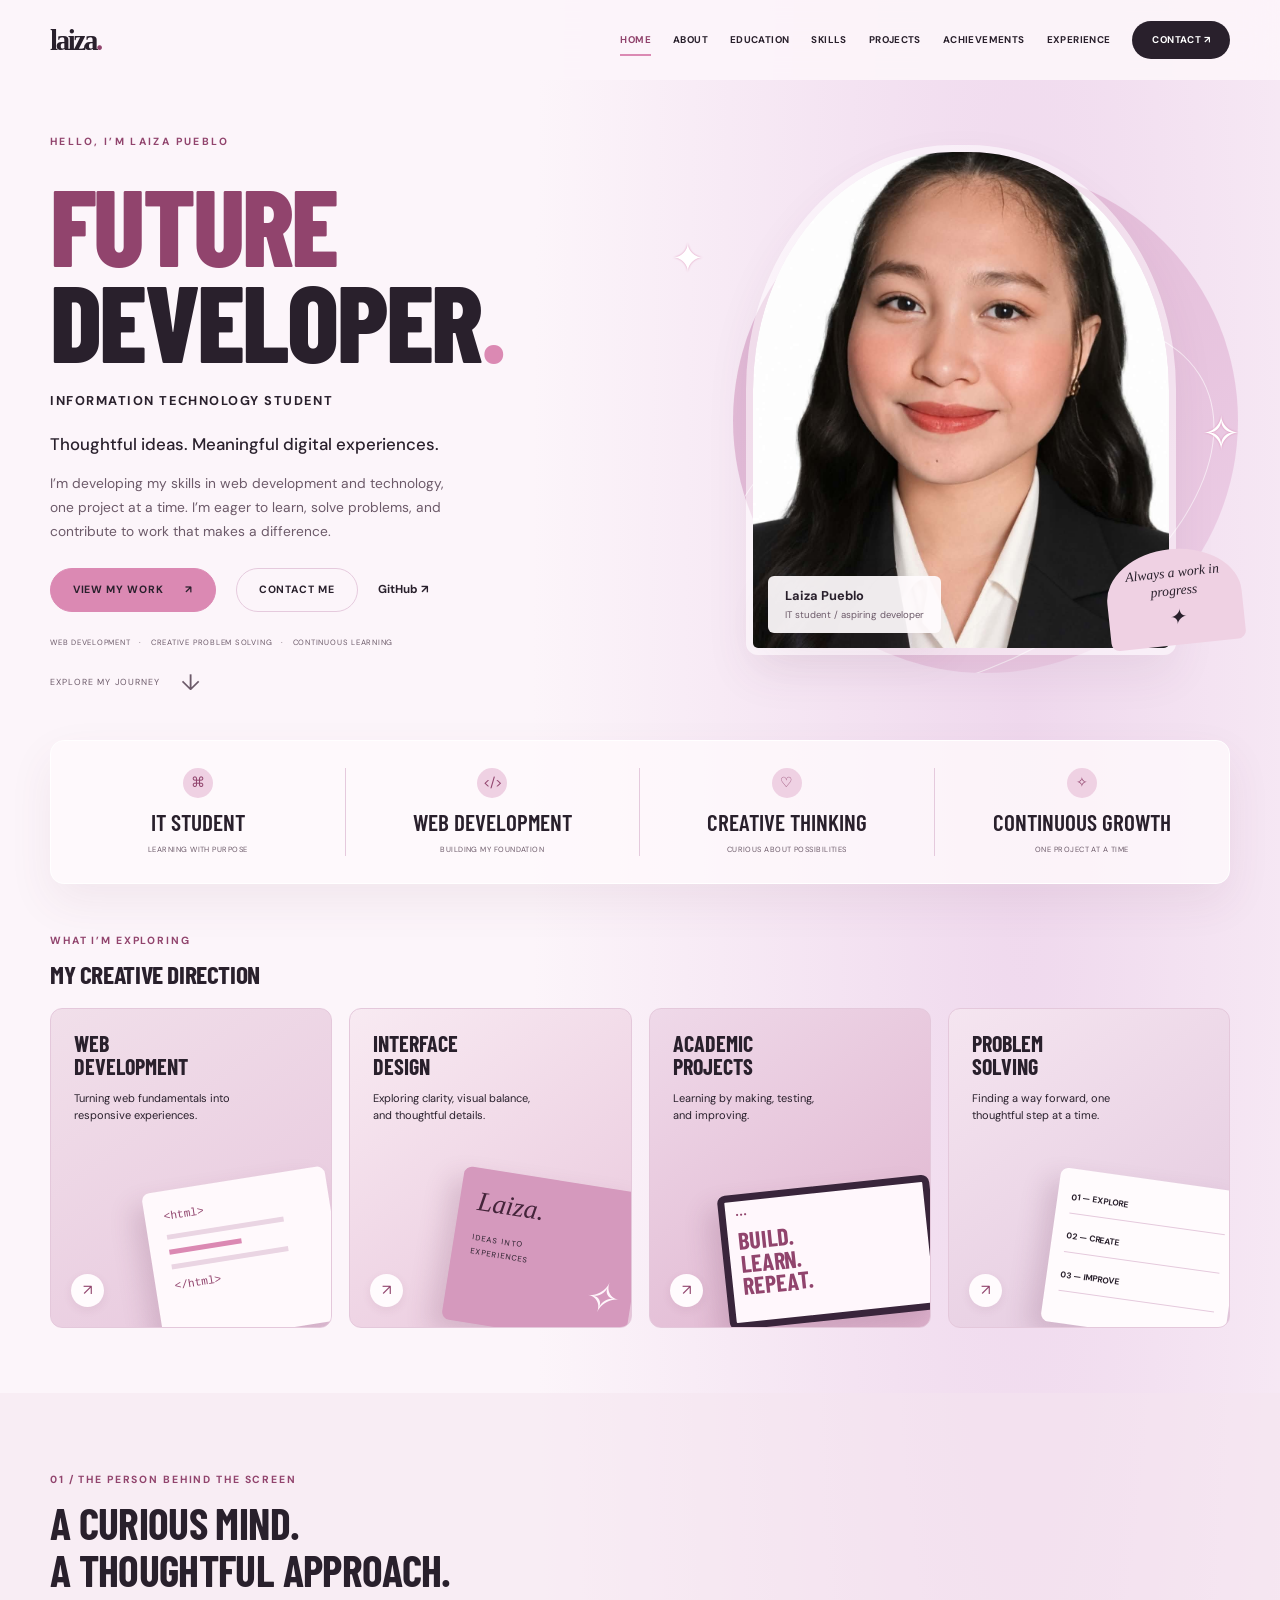
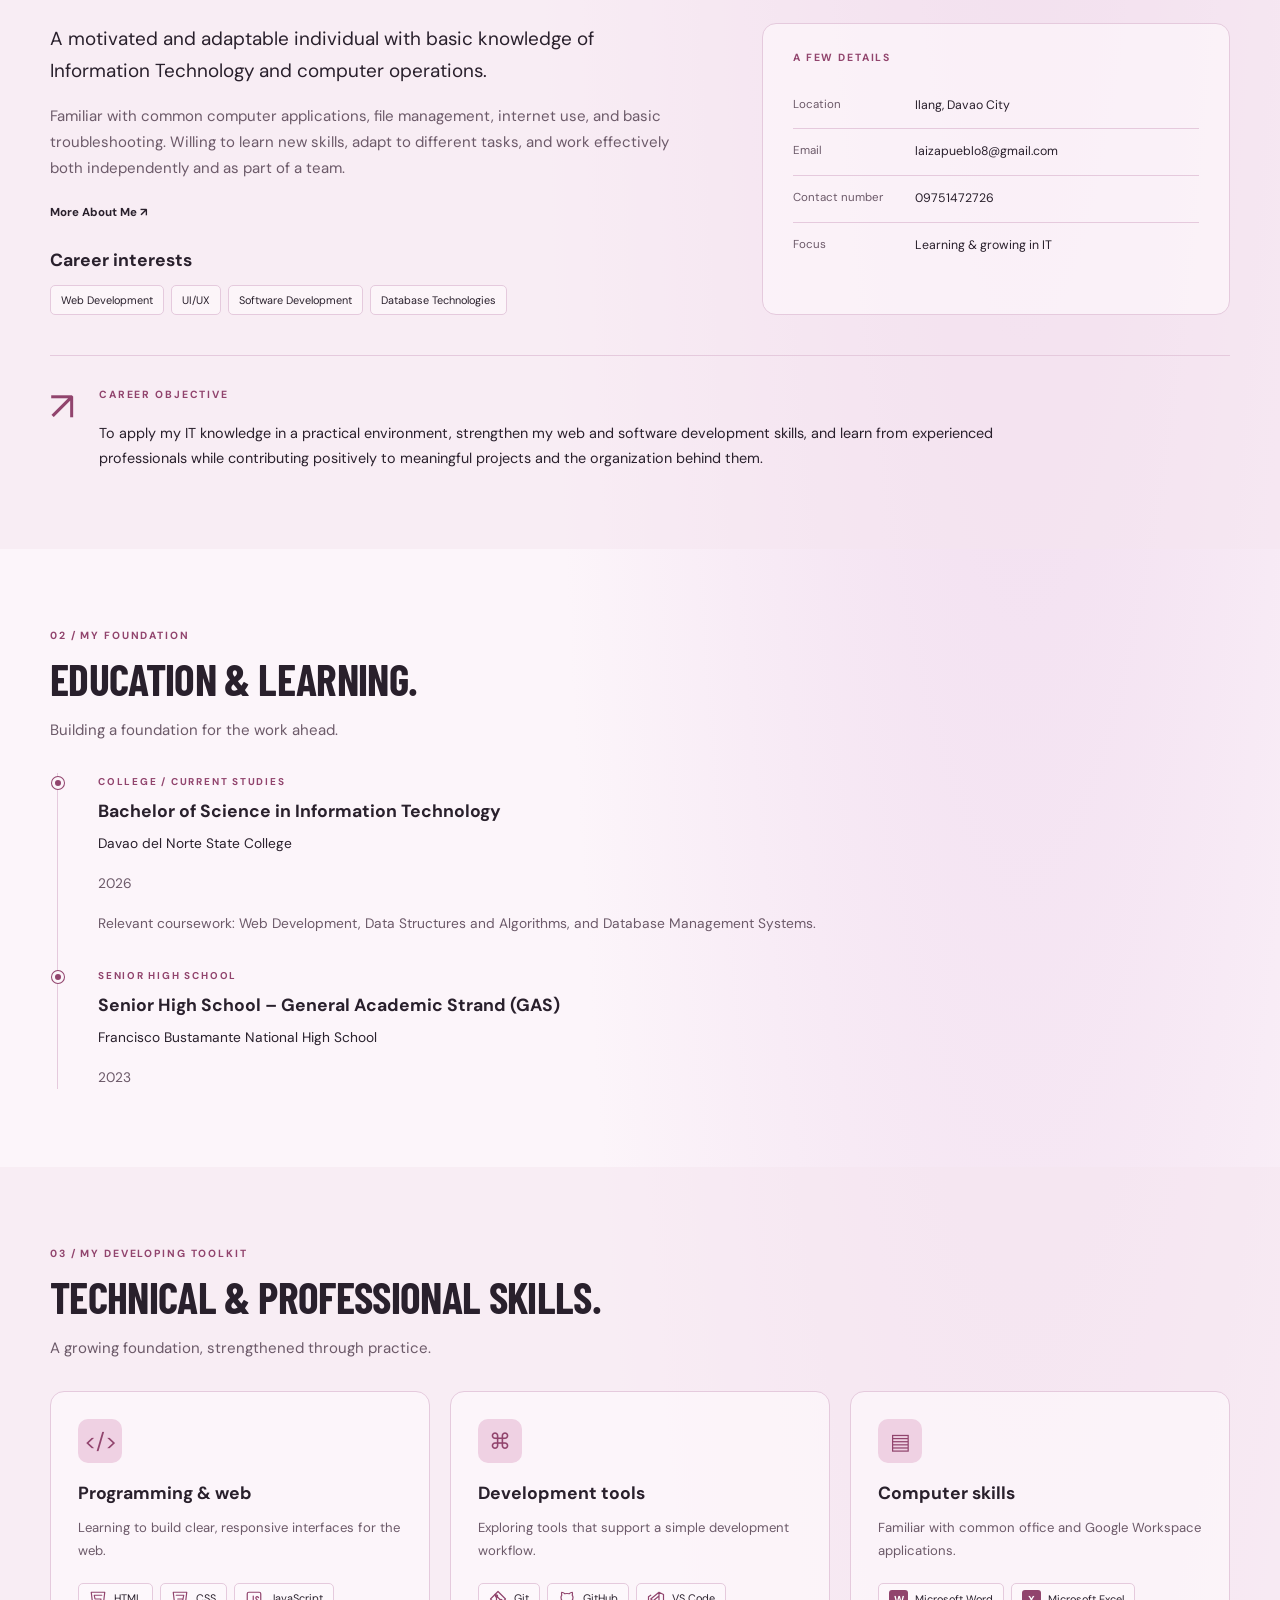
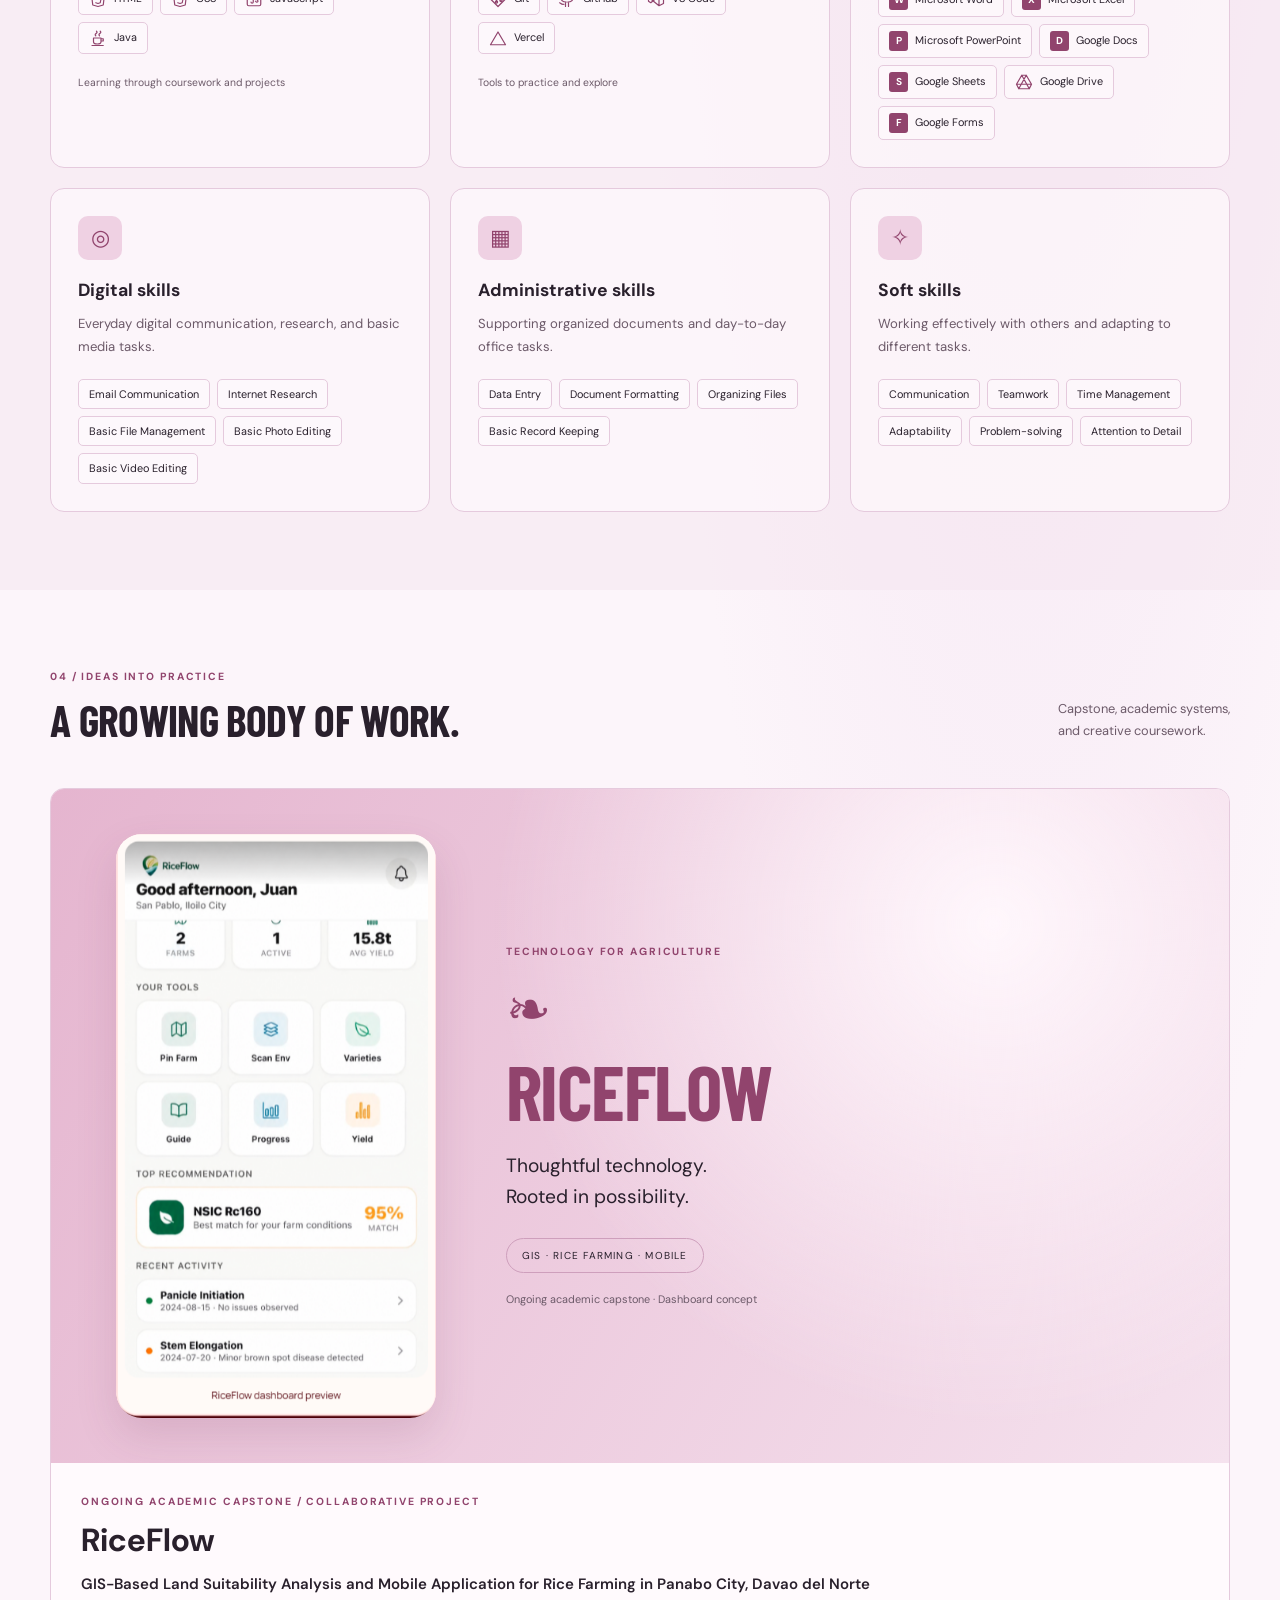
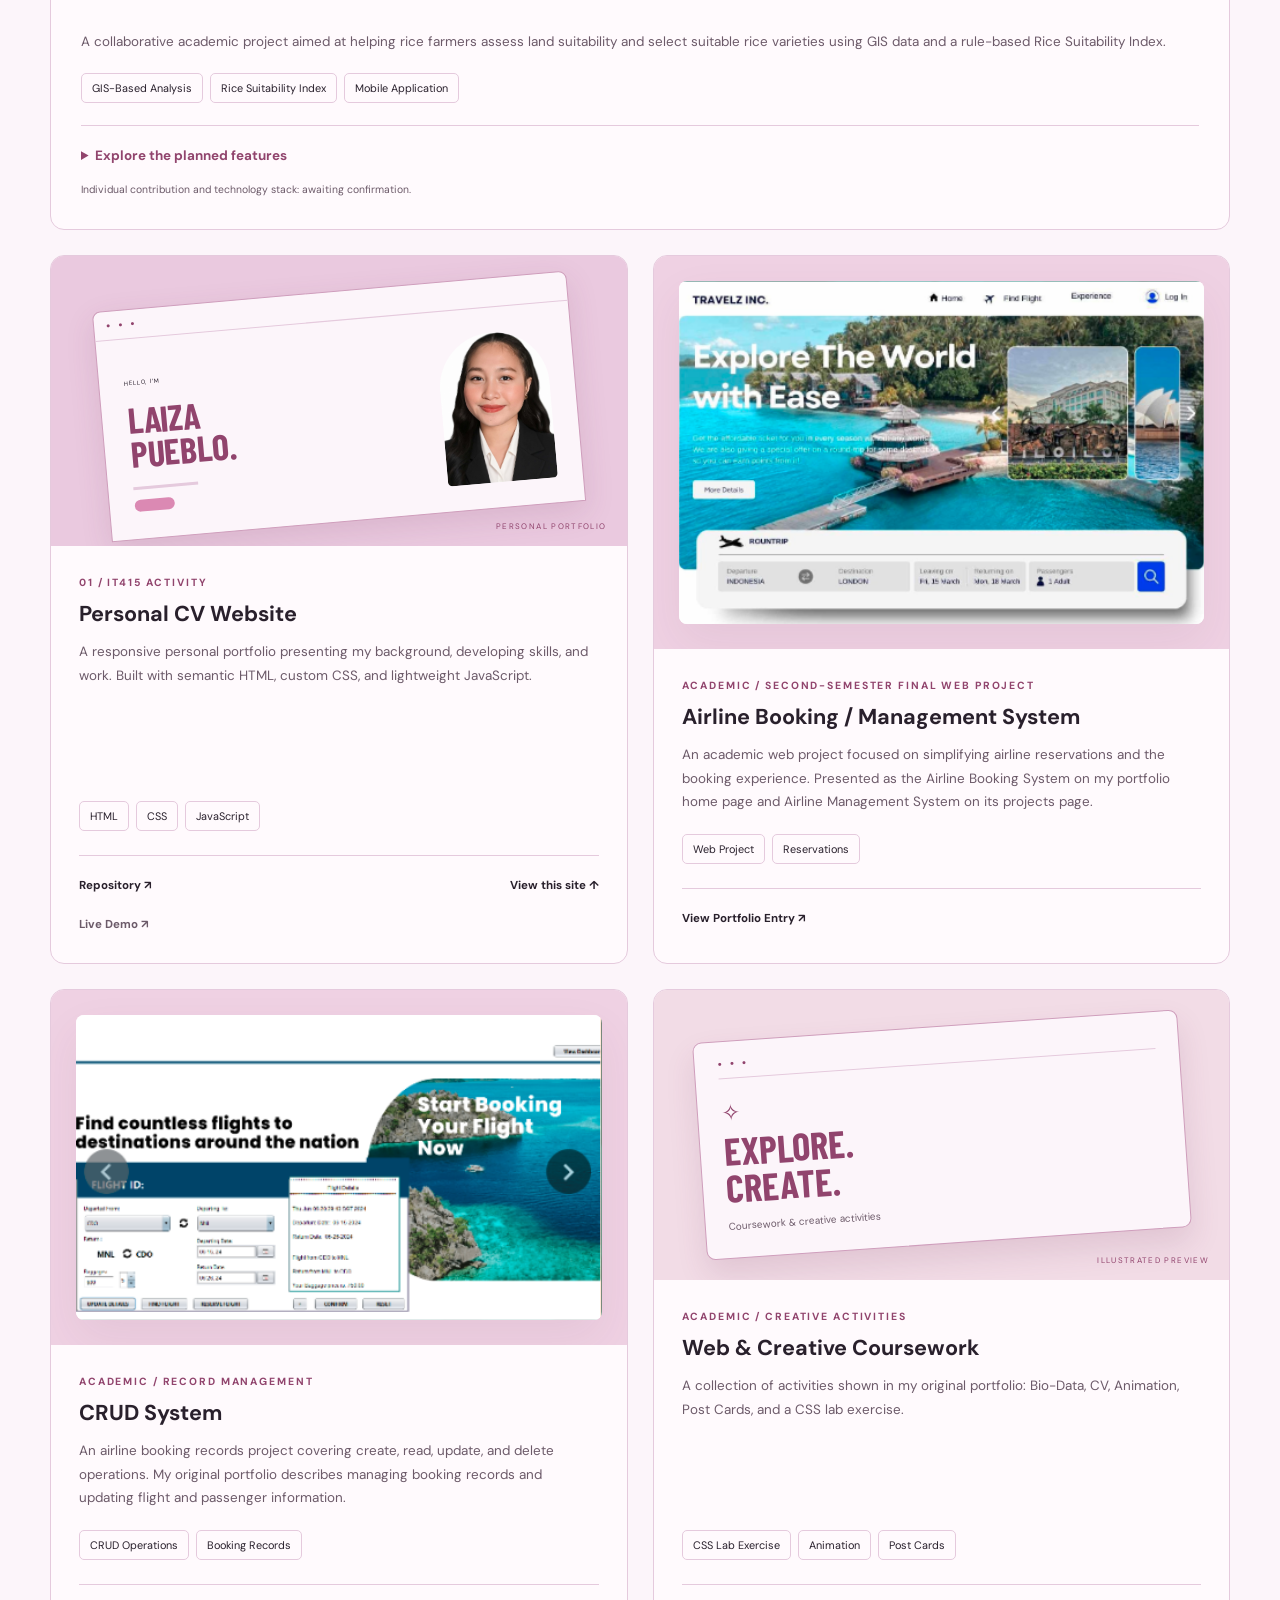
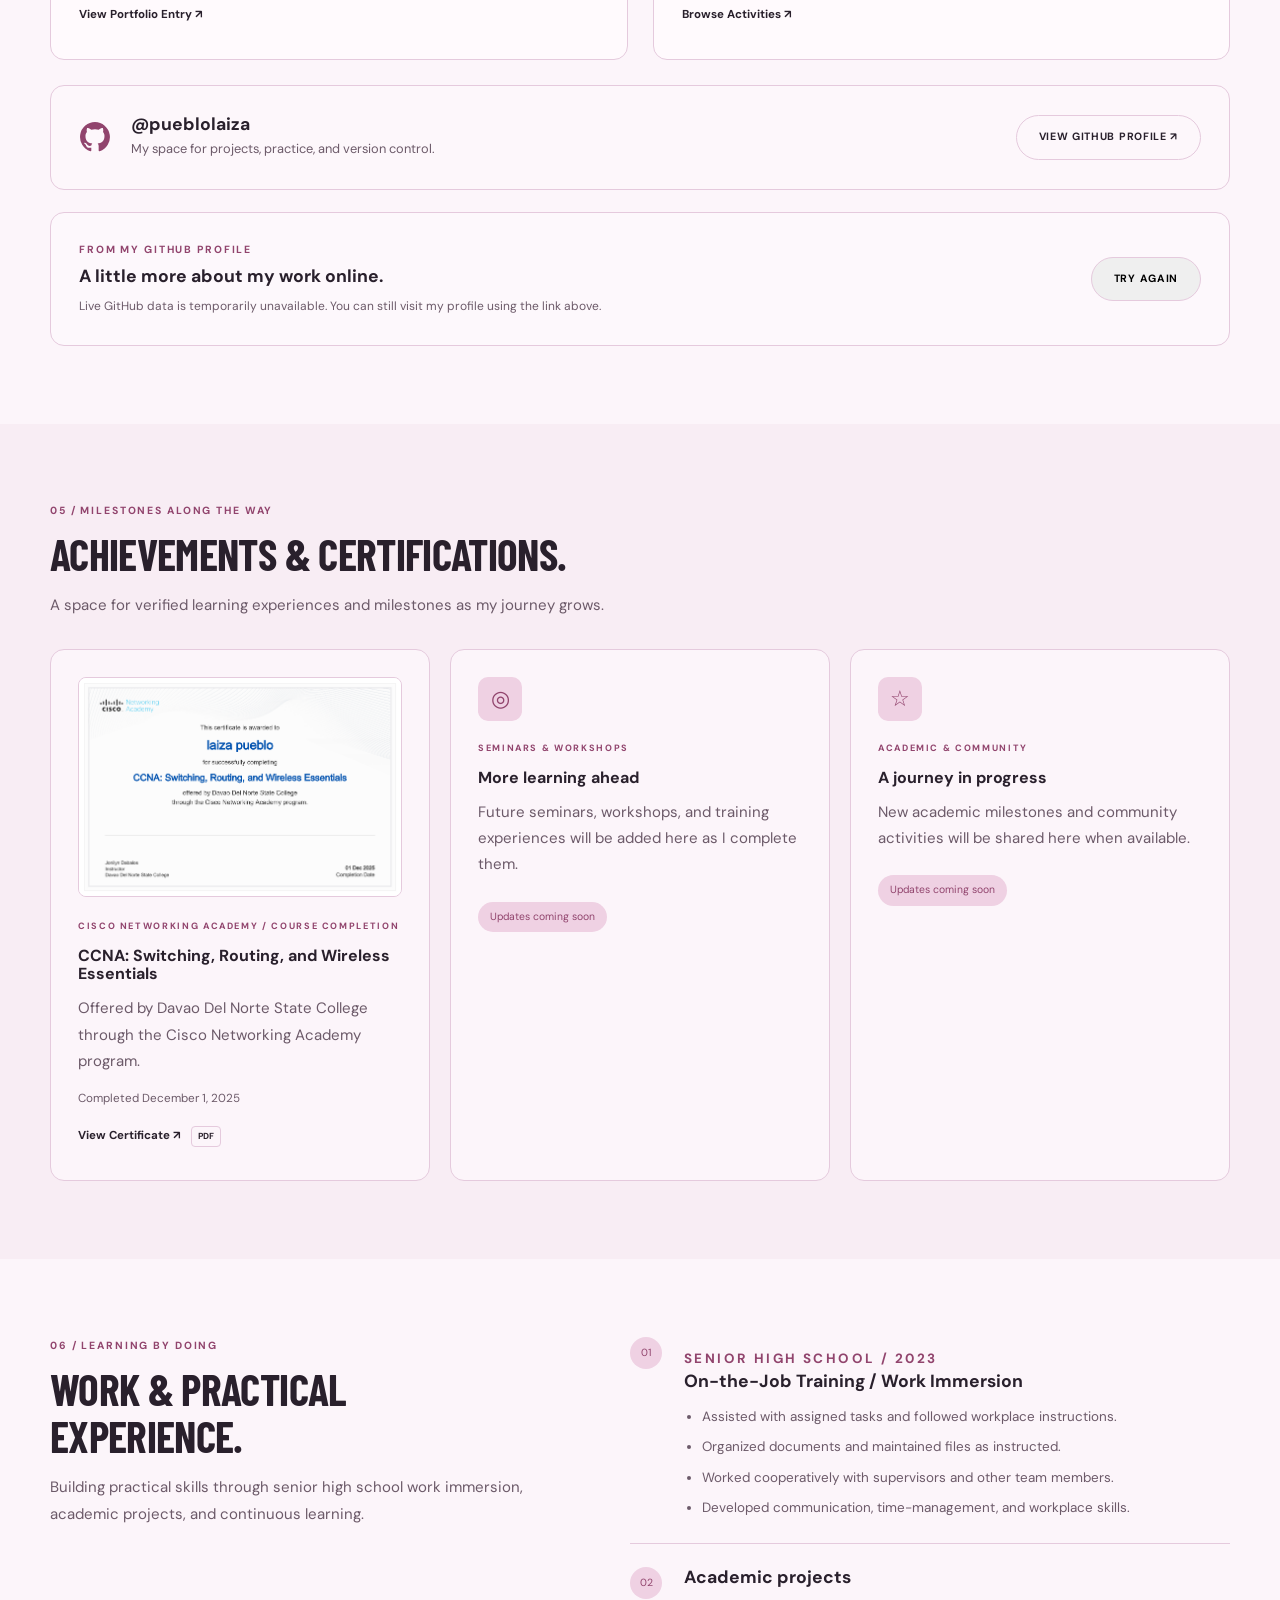
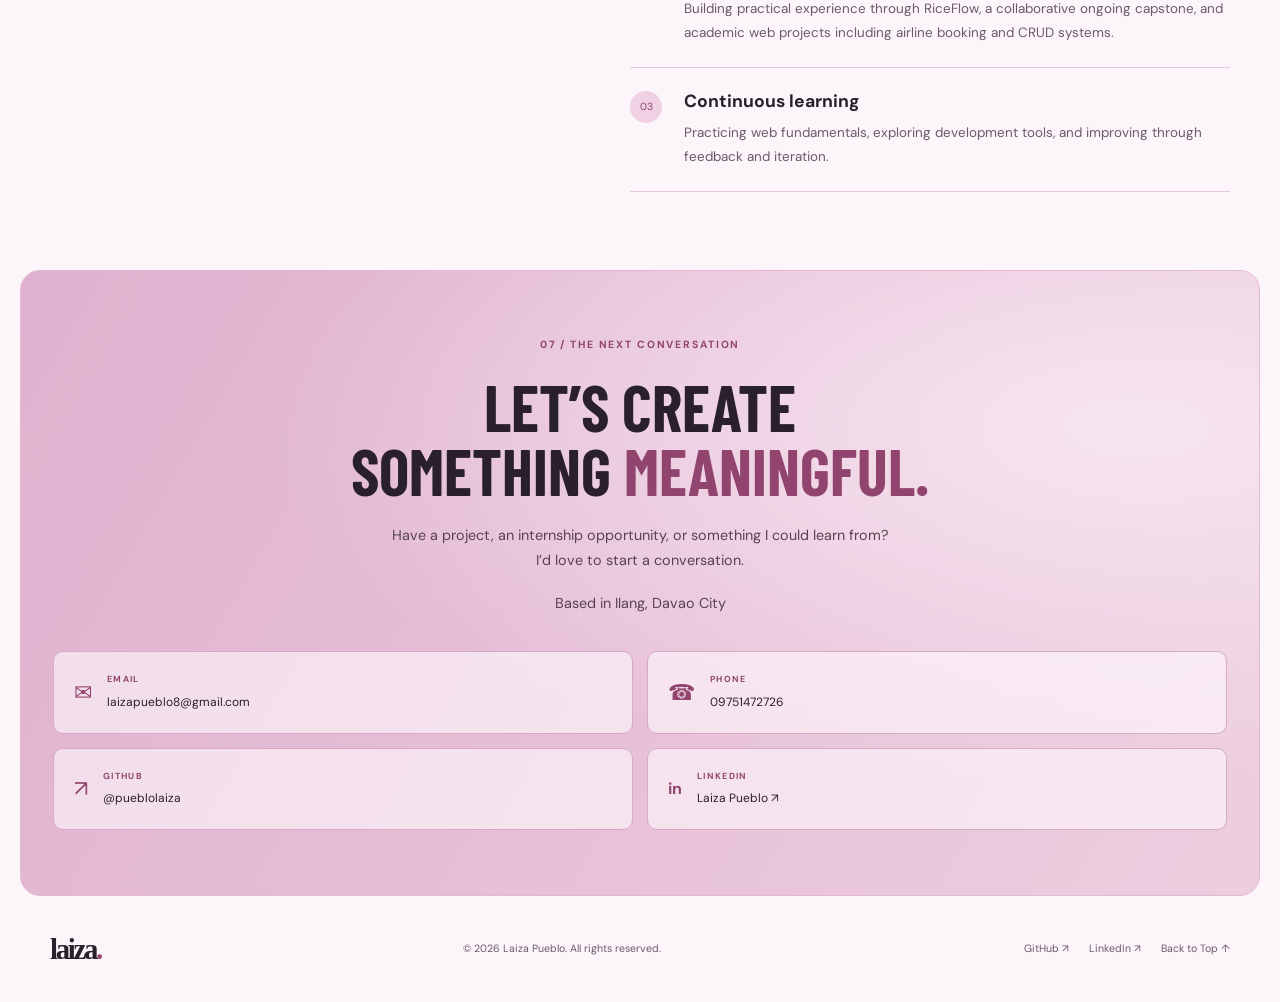
==== commit dfacf47e: "feat: implement Module 3 build configuration About page and public GitHub API" ====
--- a/index.html
+++ b/index.html
@@ -13,6 +13,8 @@
   <link rel="icon" href="images/favicon.svg" type="image/svg+xml">
   <link rel="stylesheet" href="style.css">
   <script src="script.js" defer></script>
+  <script src="site-config.js" defer></script>
+  <script src="github-profile.js" defer></script>
 </head>
 <body>
   <a class="skip-link" href="#main">Skip to content</a>
@@ -62,7 +64,7 @@
 
     <section id="about" class="section tint" aria-labelledby="about-title"><div class="container">
       <div class="section-heading reveal"><p class="eyebrow">01 / THE PERSON BEHIND THE SCREEN</p><h2 id="about-title">A curious mind.<br>A thoughtful approach.</h2></div>
-      <div class="about-grid"><div class="reveal"><p class="lead">A motivated and adaptable individual with basic knowledge of Information Technology and computer operations.</p><p class="muted">Familiar with common computer applications, file management, internet use, and basic troubleshooting. Willing to learn new skills, adapt to different tasks, and work effectively both independently and as part of a team.</p><h3>Career interests</h3><div class="chips"><span>Web Development</span><span>UI/UX</span><span>Software Development</span><span>Database Technologies</span></div></div>
+      <div class="about-grid"><div class="reveal"><p class="lead">A motivated and adaptable individual with basic knowledge of Information Technology and computer operations.</p><p class="muted">Familiar with common computer applications, file management, internet use, and basic troubleshooting. Willing to learn new skills, adapt to different tasks, and work effectively both independently and as part of a team.</p><p><a class="text-link" href="about.html">More About Me ↗</a></p><h3>Career interests</h3><div class="chips"><span>Web Development</span><span>UI/UX</span><span>Software Development</span><span>Database Technologies</span></div></div>
       <aside class="info-card reveal" aria-label="Basic information"><p class="eyebrow">A FEW DETAILS</p><dl><div><dt>Location</dt><dd>Ilang, Davao City</dd></div><div><dt>Email</dt><dd><a href="mailto:laizapueblo8@gmail.com">laizapueblo8@gmail.com</a></dd></div><div><dt>Contact number</dt><dd><a href="tel:+639751472726">09751472726</a></dd></div><div><dt>Focus</dt><dd>Learning &amp; growing in IT</dd></div></dl></aside></div>
       <div class="objective reveal"><span class="section-symbol" aria-hidden="true">↗</span><div><p class="eyebrow">CAREER OBJECTIVE</p><p>To apply my IT knowledge in a practical environment, strengthen my web and software development skills, and learn from experienced professionals while contributing positively to meaningful projects and the organization behind them.</p></div></div>
     </div></section>
@@ -83,12 +85,13 @@
     <section id="projects" class="section container" aria-labelledby="projects-title"><div class="section-heading heading-row reveal"><div><p class="eyebrow">04 / IDEAS INTO PRACTICE</p><h2 id="projects-title">A growing body of work.</h2></div><p class="muted">Capstone, academic systems,<br>and creative coursework.</p></div><div class="projects-grid">
       <article class="project-card capstone-card reveal"><div class="riceflow-preview"><div class="riceflow-phone"><img src="images/riceflow-capstone.png" alt="RiceFlow mobile dashboard concept showing farm tools, rice variety recommendations, and recent activity" width="1408" height="762" loading="lazy"></div><div class="riceflow-preview-copy"><p class="eyebrow">TECHNOLOGY FOR AGRICULTURE</p><span class="riceflow-leaf" aria-hidden="true">❧</span><strong>RICEFLOW</strong><p>Thoughtful technology.<br>Rooted in possibility.</p><span class="riceflow-preview-tag">GIS · RICE FARMING · MOBILE</span><small>Ongoing academic capstone · Dashboard concept</small></div></div><div class="project-body"><p class="eyebrow">ONGOING ACADEMIC CAPSTONE / COLLABORATIVE PROJECT</p><h3>RiceFlow</h3><p class="project-subtitle">GIS-Based Land Suitability Analysis and Mobile Application for Rice Farming in Panabo City, Davao del Norte</p><p class="muted">A collaborative academic project aimed at helping rice farmers assess land suitability and select suitable rice varieties using GIS data and a rule-based Rice Suitability Index.</p><div class="chips"><span>GIS-Based Analysis</span><span>Rice Suitability Index</span><span>Mobile Application</span></div><details class="project-details"><summary>Explore the planned features</summary><p class="muted">These features are planned; implementation has not yet been confirmed.</p><ul><li>GPS-based farm location capture</li><li>Land suitability assessment</li><li>Top-three rice variety recommendations</li><li>Localized planting guidance</li><li>Farm activity logging</li><li>Yield tracking</li></ul></details><p class="pending">Individual contribution and technology stack: awaiting confirmation.</p></div></article>
 
-      <article class="project-card reveal"><div class="project-preview" role="img" aria-label="Illustrated preview of this personal CV website"><div class="mini-browser"><div class="browser-dots">● ● ●</div><div class="mini-content"><div><small>HELLO, I’M</small><strong>Laiza<br>Pueblo.</strong><span class="mini-line"></span><span class="mini-button"></span></div><img src="images/profile.jpg" alt="" width="1087" height="1446" loading="lazy"></div></div><span class="preview-label">PERSONAL PORTFOLIO</span></div><div class="project-body"><p class="eyebrow">01 / IT415 ACTIVITY</p><h3>Personal CV Website</h3><p class="muted">A responsive personal portfolio presenting my background, developing skills, and work. Built with semantic HTML, custom CSS, and lightweight JavaScript.</p><div class="chips"><span>HTML</span><span>CSS</span><span>JavaScript</span></div><div class="project-actions"><a class="text-link" href="https://github.com/pueblolaiza/Personal_CV" target="_blank" rel="noopener noreferrer">Repository ↗</a><a class="text-link" href="#home">View this site ↑</a></div><p class="pending"><a class="text-link" href="https://personalcv-omega.vercel.app" target="_blank" rel="noopener noreferrer">Live Demo ↗</a></p></div></article>
+      <article class="project-card reveal"><div class="project-preview" role="img" aria-label="Illustrated preview of this personal CV website"><div class="mini-browser"><div class="browser-dots">● ● ●</div><div class="mini-content"><div><small>HELLO, I’M</small><strong>Laiza<br>Pueblo.</strong><span class="mini-line"></span><span class="mini-button"></span></div><img src="images/profile.jpg" alt="" width="1087" height="1446" loading="lazy"></div></div><span class="preview-label">PERSONAL PORTFOLIO</span></div><div class="project-body"><p class="eyebrow">01 / IT415 ACTIVITY</p><h3>Personal CV Website</h3><p class="muted">A responsive personal portfolio presenting my background, developing skills, and work. Built with semantic HTML, custom CSS, and lightweight JavaScript.</p><div class="chips"><span>HTML</span><span>CSS</span><span>JavaScript</span></div><div class="project-actions"><a class="text-link" href="https://github.com/pueblolaiza/Personal_CV" target="_blank" rel="noopener noreferrer">Repository ↗</a><a class="text-link" href="#home">View this site ↑</a></div><p class="pending"><a class="text-link" href="https://laizapueblo.vercel.app" target="_blank" rel="noopener noreferrer">Live Demo ↗</a></p></div></article>
       <article class="project-card reveal"><div class="project-preview screenshot-preview"><div class="project-screenshot airline-shot"><img src="images/airline-crud-projects.png" alt="Airline Booking System homepage with travel imagery and a flight search form" width="1561" height="857" loading="lazy"></div></div><div class="project-body"><p class="eyebrow">ACADEMIC / SECOND-SEMESTER FINAL WEB PROJECT</p><h3>Airline Booking / Management System</h3><p class="muted">An academic web project focused on simplifying airline reservations and the booking experience. Presented as the Airline Booking System on my portfolio home page and Airline Management System on its projects page.</p><div class="chips"><span>Web Project</span><span>Reservations</span></div><div class="project-actions"><a class="text-link" href="https://sites.google.com/dnsc.edu.ph/laizasportfolio/projects" target="_blank" rel="noopener noreferrer">View Portfolio Entry ↗</a></div></div></article>
       <article class="project-card reveal"><div class="project-preview screenshot-preview"><div class="project-screenshot crud-shot"><img src="images/airline-crud-projects.png" alt="Airline CRUD System preview with a booking interface and flight record form" width="1561" height="857" loading="lazy"></div></div><div class="project-body"><p class="eyebrow">ACADEMIC / RECORD MANAGEMENT</p><h3>CRUD System</h3><p class="muted">An airline booking records project covering create, read, update, and delete operations. My original portfolio describes managing booking records and updating flight and passenger information.</p><div class="chips"><span>CRUD Operations</span><span>Booking Records</span></div><div class="project-actions"><a class="text-link" href="https://sites.google.com/dnsc.edu.ph/laizasportfolio/projects" target="_blank" rel="noopener noreferrer">View Portfolio Entry ↗</a></div></div></article>
       <article class="project-card reveal"><div class="project-preview academic-preview creative-preview" role="img" aria-label="Illustrated academic activities preview"><div class="academic-window"><span class="academic-window-bar">● ● ●</span><span class="academic-icon">✧</span><strong>EXPLORE.<br>CREATE.</strong><span class="academic-caption">Coursework &amp; creative activities</span></div><span class="preview-label">ILLUSTRATED PREVIEW</span></div><div class="project-body"><p class="eyebrow">ACADEMIC / CREATIVE ACTIVITIES</p><h3>Web &amp; Creative Coursework</h3><p class="muted">A collection of activities shown in my original portfolio: Bio-Data, CV, Animation, Post Cards, and a CSS lab exercise.</p><div class="chips"><span>CSS Lab Exercise</span><span>Animation</span><span>Post Cards</span></div><div class="project-actions"><a class="text-link" href="https://sites.google.com/dnsc.edu.ph/laizasportfolio/projects" target="_blank" rel="noopener noreferrer">Browse Activities ↗</a></div></div></article>
     </div>
     <aside class="github-banner reveal"><div class="github-heading"><svg class="github-icon" viewBox="0 0 24 24" aria-hidden="true"><path fill="currentColor" d="M12 .8a11.2 11.2 0 0 0-3.54 21.83c.56.1.77-.24.77-.54v-2.1c-3.13.68-3.79-1.33-3.79-1.33-.51-1.3-1.25-1.65-1.25-1.65-1.02-.7.08-.69.08-.69 1.13.08 1.72 1.16 1.72 1.16 1 1.72 2.63 1.22 3.27.93.1-.73.39-1.22.71-1.5-2.5-.28-5.13-1.25-5.13-5.57 0-1.23.44-2.23 1.15-3.02-.12-.28-.5-1.43.11-2.99 0 0 .94-.3 3.08 1.15A10.7 10.7 0 0 1 12 6.1c.95 0 1.9.13 2.79.38 2.13-1.45 3.07-1.15 3.07-1.15.61 1.56.23 2.71.11 2.99.72.79 1.15 1.79 1.15 3.02 0 4.33-2.63 5.28-5.14 5.56.4.35.76 1.03.76 2.08v3.11c0 .3.2.65.77.54A11.2 11.2 0 0 0 12 .8Z"/></svg><div><h3>@pueblolaiza</h3><p>My space for projects, practice, and version control.</p></div></div><a class="button" href="https://github.com/pueblolaiza" target="_blank" rel="noopener noreferrer">View GitHub Profile ↗</a></aside>
+    <div class="github-live-panel reveal" data-github-profile aria-busy="true"><div><p class="eyebrow">FROM MY GITHUB PROFILE</p><h3>A little more about my work online.</h3><p class="muted" data-profile-status role="status">Loading my public GitHub profile…</p></div><div class="github-live-stats" data-profile-stats hidden><div><strong data-repositories>—</strong><span>Public repositories</span></div><div><strong data-followers>—</strong><span>Followers</span></div></div><button class="button" type="button" data-profile-retry hidden>Try Again</button><noscript><p>Visit my GitHub profile above to explore my public work.</p></noscript></div>
     </section>
 
     <section id="achievements" class="section tint" aria-labelledby="achievements-title"><div class="container"><div class="section-heading reveal"><p class="eyebrow">05 / MILESTONES ALONG THE WAY</p><h2 id="achievements-title">Achievements &amp; certifications.</h2><p class="muted">A space for verified learning experiences and milestones as my journey grows.</p></div><div class="achievement-grid"><article class="achievement-card certificate-card reveal"><a class="certificate-preview" href="certificates/ccna-switching-routing-wireless-essentials.pdf" target="_blank" rel="noopener noreferrer" aria-label="View CCNA course completion certificate PDF"><img src="images/ccna-certificate.png" alt="Cisco Networking Academy course completion certificate awarded to Laiza Pueblo" width="1302" height="882" loading="lazy"></a><p class="eyebrow">CISCO NETWORKING ACADEMY / COURSE COMPLETION</p><h3>CCNA: Switching, Routing, and Wireless Essentials</h3><p class="muted">Offered by Davao Del Norte State College through the Cisco Networking Academy program.</p><p class="certificate-date">Completed December 1, 2025</p><a class="text-link" href="certificates/ccna-switching-routing-wireless-essentials.pdf" target="_blank" rel="noopener noreferrer">View Certificate ↗ <span class="file-label">PDF</span></a></article><article class="achievement-card upcoming-card reveal"><span class="card-icon" aria-hidden="true">◎</span><p class="eyebrow">SEMINARS &amp; WORKSHOPS</p><h3>More learning ahead</h3><p class="muted">Future seminars, workshops, and training experiences will be added here as I complete them.</p><span class="upcoming-label">Updates coming soon</span></article><article class="achievement-card upcoming-card reveal"><span class="card-icon" aria-hidden="true">☆</span><p class="eyebrow">ACADEMIC &amp; COMMUNITY</p><h3>A journey in progress</h3><p class="muted">New academic milestones and community activities will be shared here when available.</p><span class="upcoming-label">Updates coming soon</span></article></div></div></section>
--- a/style.css
+++ b/style.css
@@ -401,3 +401,18 @@
   .riceflow-preview-copy > strong { font-size: 3.5rem; }
   .riceflow-preview-copy > p:not(.eyebrow) { margin-top: 15px; }
 }
+
+/* Public GitHub profile data, loaded without credentials. */
+.github-live-panel { display: flex; flex-wrap: wrap; align-items: center; justify-content: space-between; gap: 25px; margin-top: 22px; padding: 28px; border: 1px solid var(--line); background: #fffafd99; border-radius: var(--radius); }
+.github-live-panel h3 { margin: 7px 0 10px; }
+.github-live-panel .muted { font-size: .75rem; }
+.github-live-stats { display: flex; gap: 35px; }
+.github-live-stats[hidden], [data-profile-retry][hidden] { display: none; }
+.github-live-stats > div { display: flex; flex-direction: column; text-align: center; }
+.github-live-stats strong { font: 700 2.4rem/1.1 'Barlow Condensed', sans-serif; color: var(--accent); }
+.github-live-stats span { font-size: .65rem; color: var(--muted); }
+.about-page h2 { font: 700 1.8rem/1.2 'Barlow Condensed', sans-serif; text-transform: uppercase; margin: 28px 0 14px; }
+.about-page .info-card { align-self: start; }
+.about-page-photo { width: min(100%, 280px); height: 300px; object-fit: cover; object-position: center 25%; border-radius: 100px 100px 12px 12px; margin: 0 auto 25px; }
+.about-page .button { margin-top: 25px; }
+@media (max-width: 650px) { .github-live-panel { padding: 23px; } .github-live-stats { width: 100%; justify-content: flex-start; } }
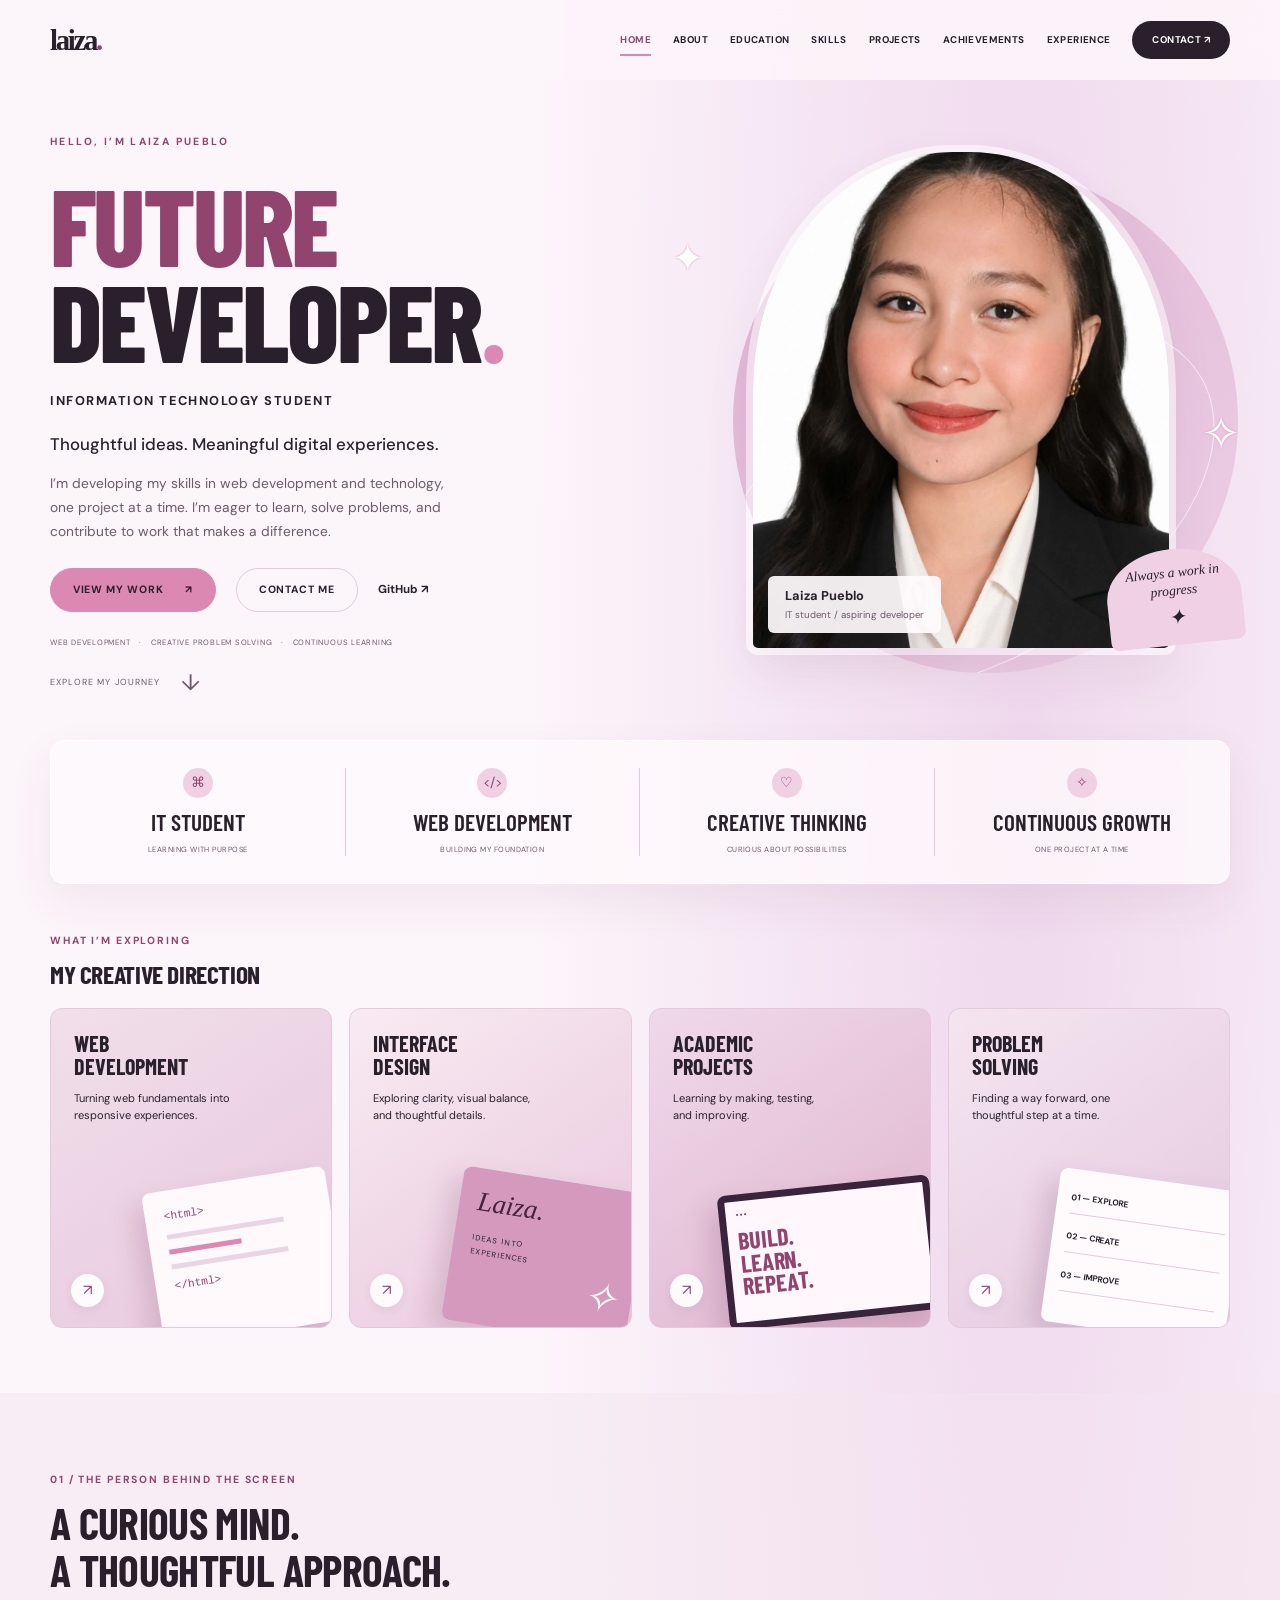
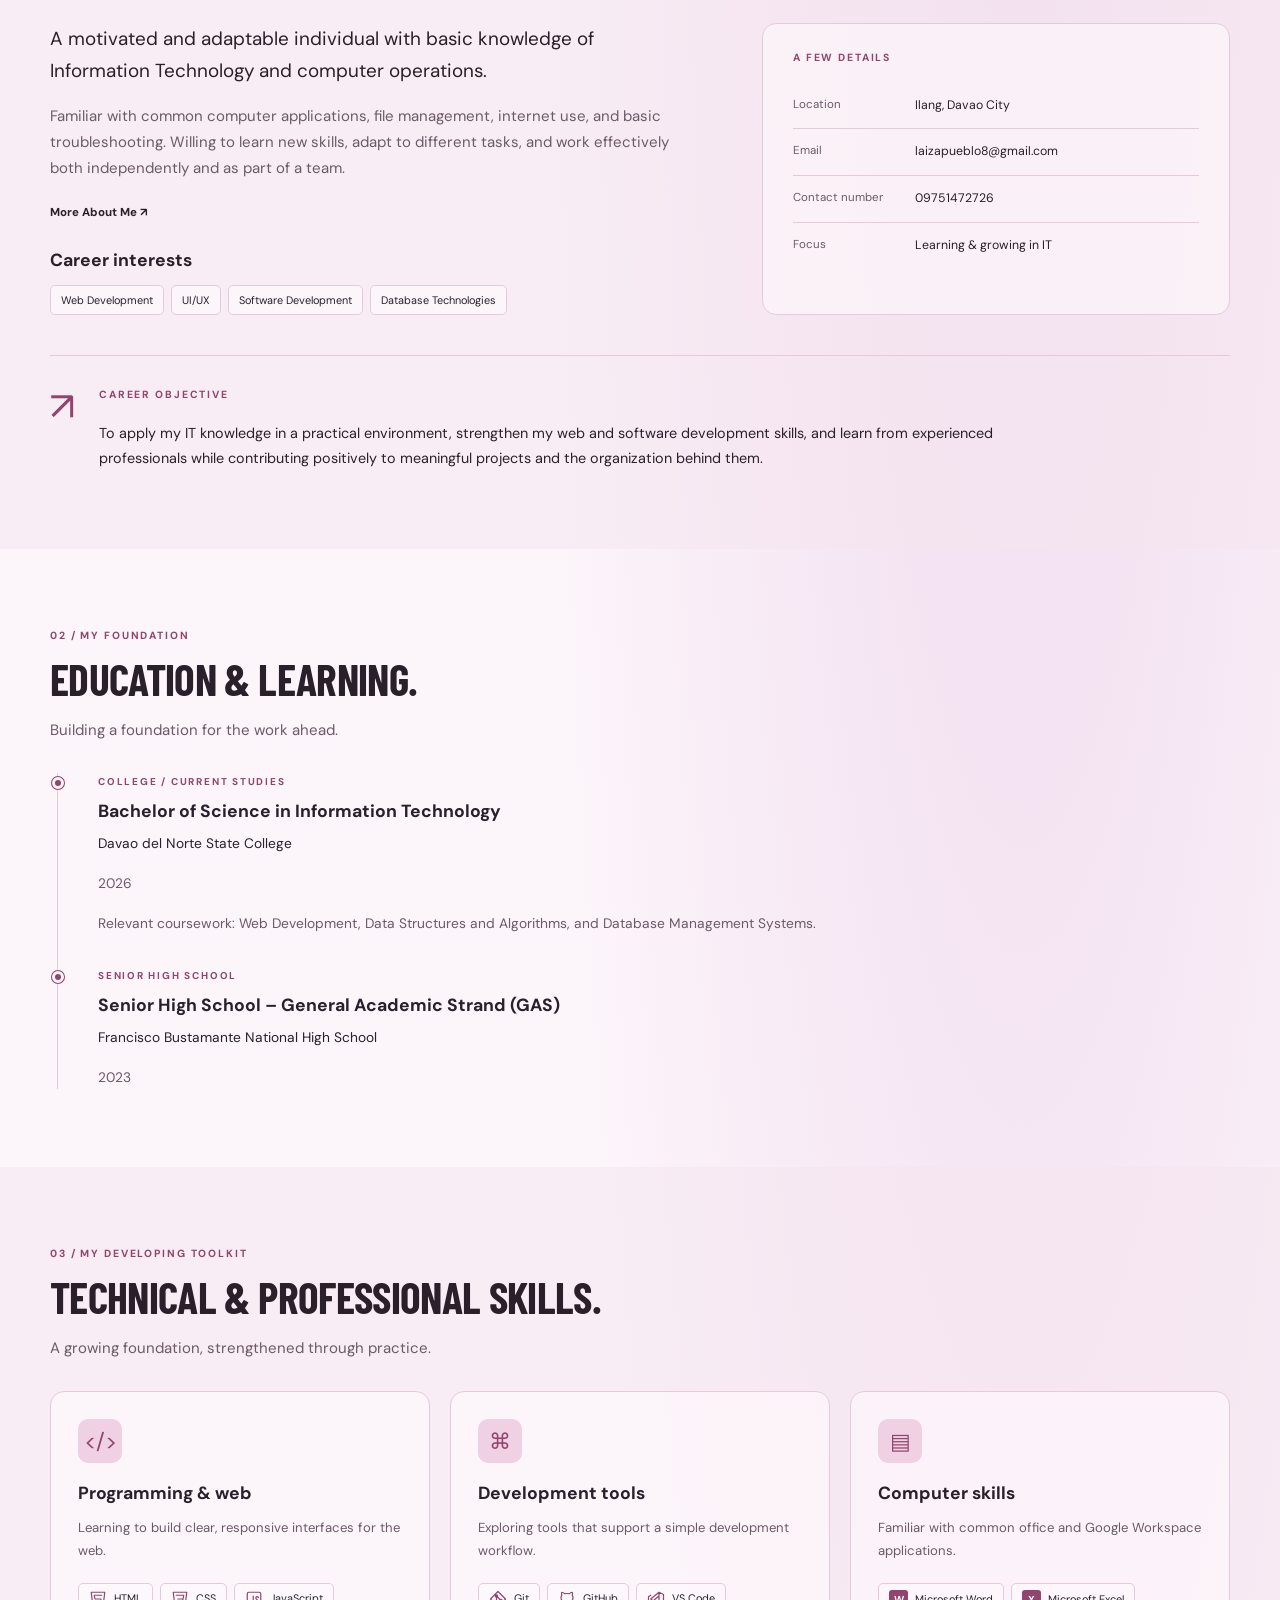
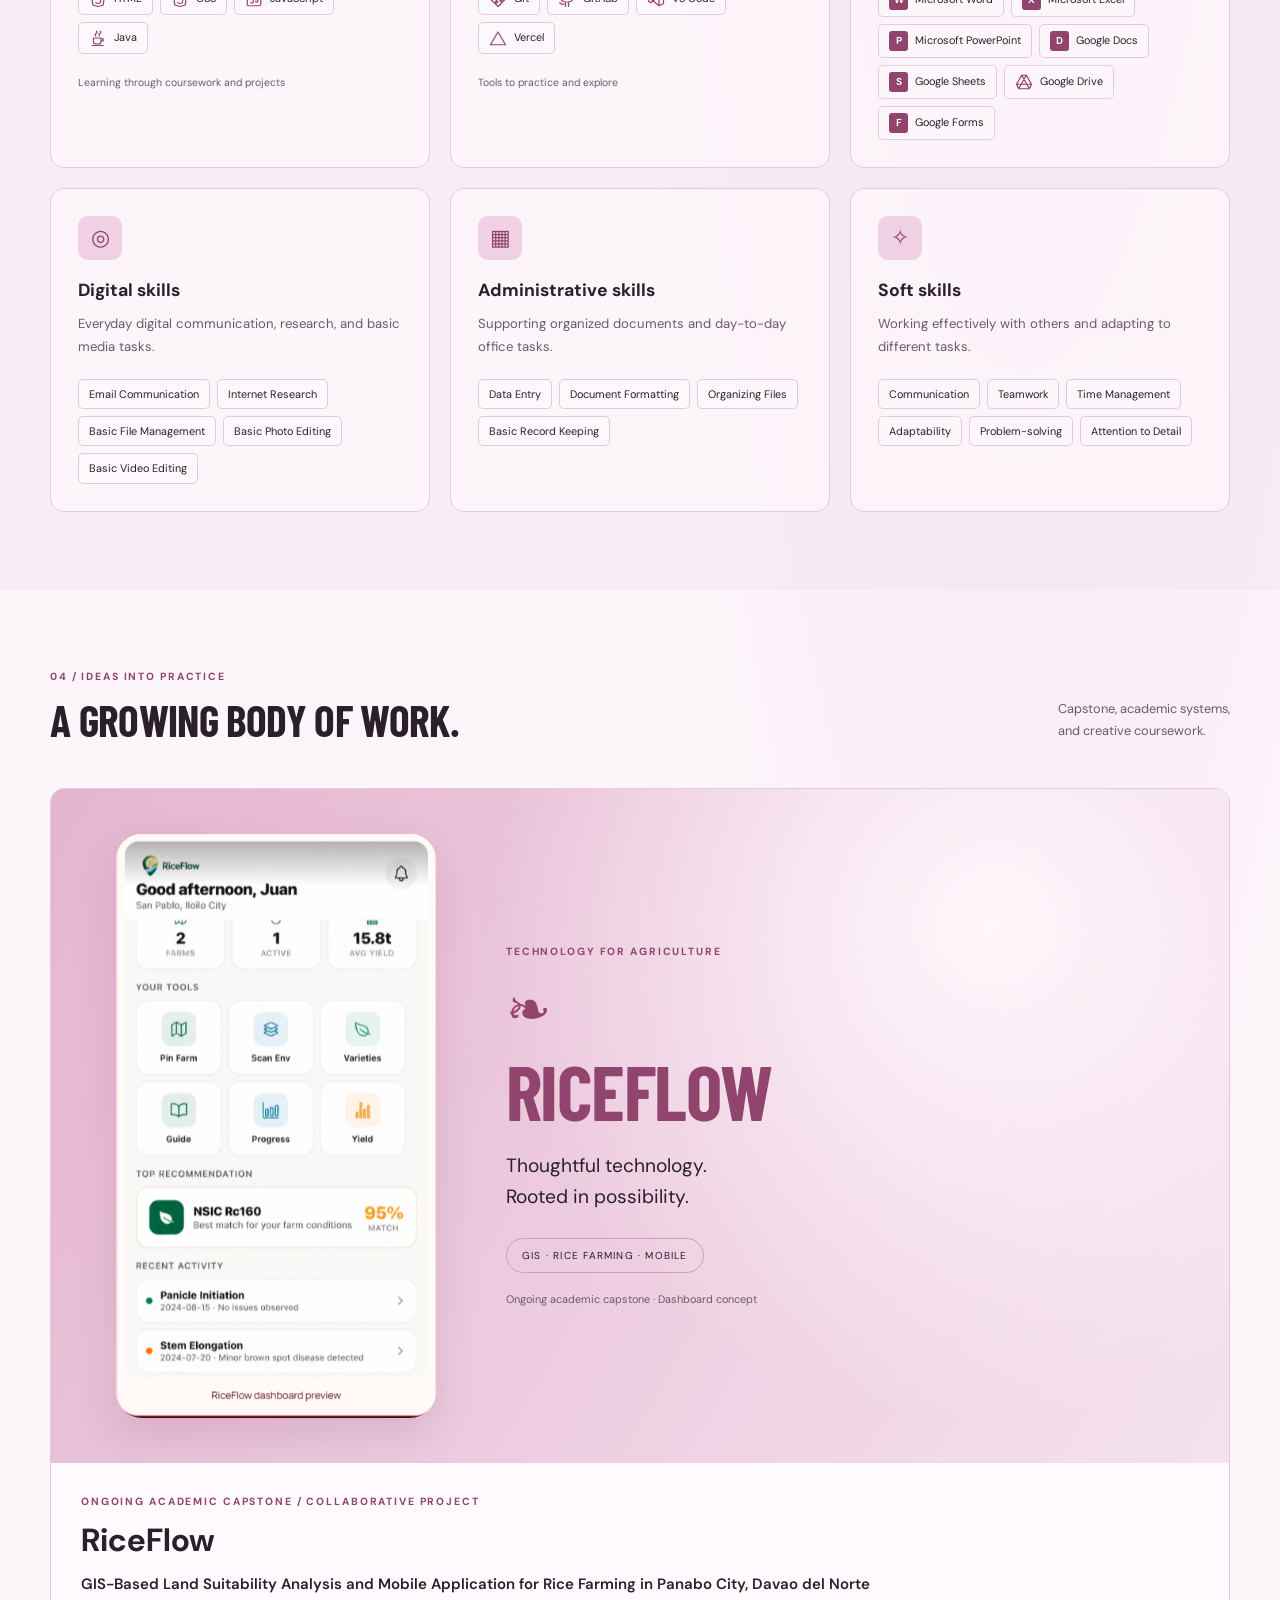
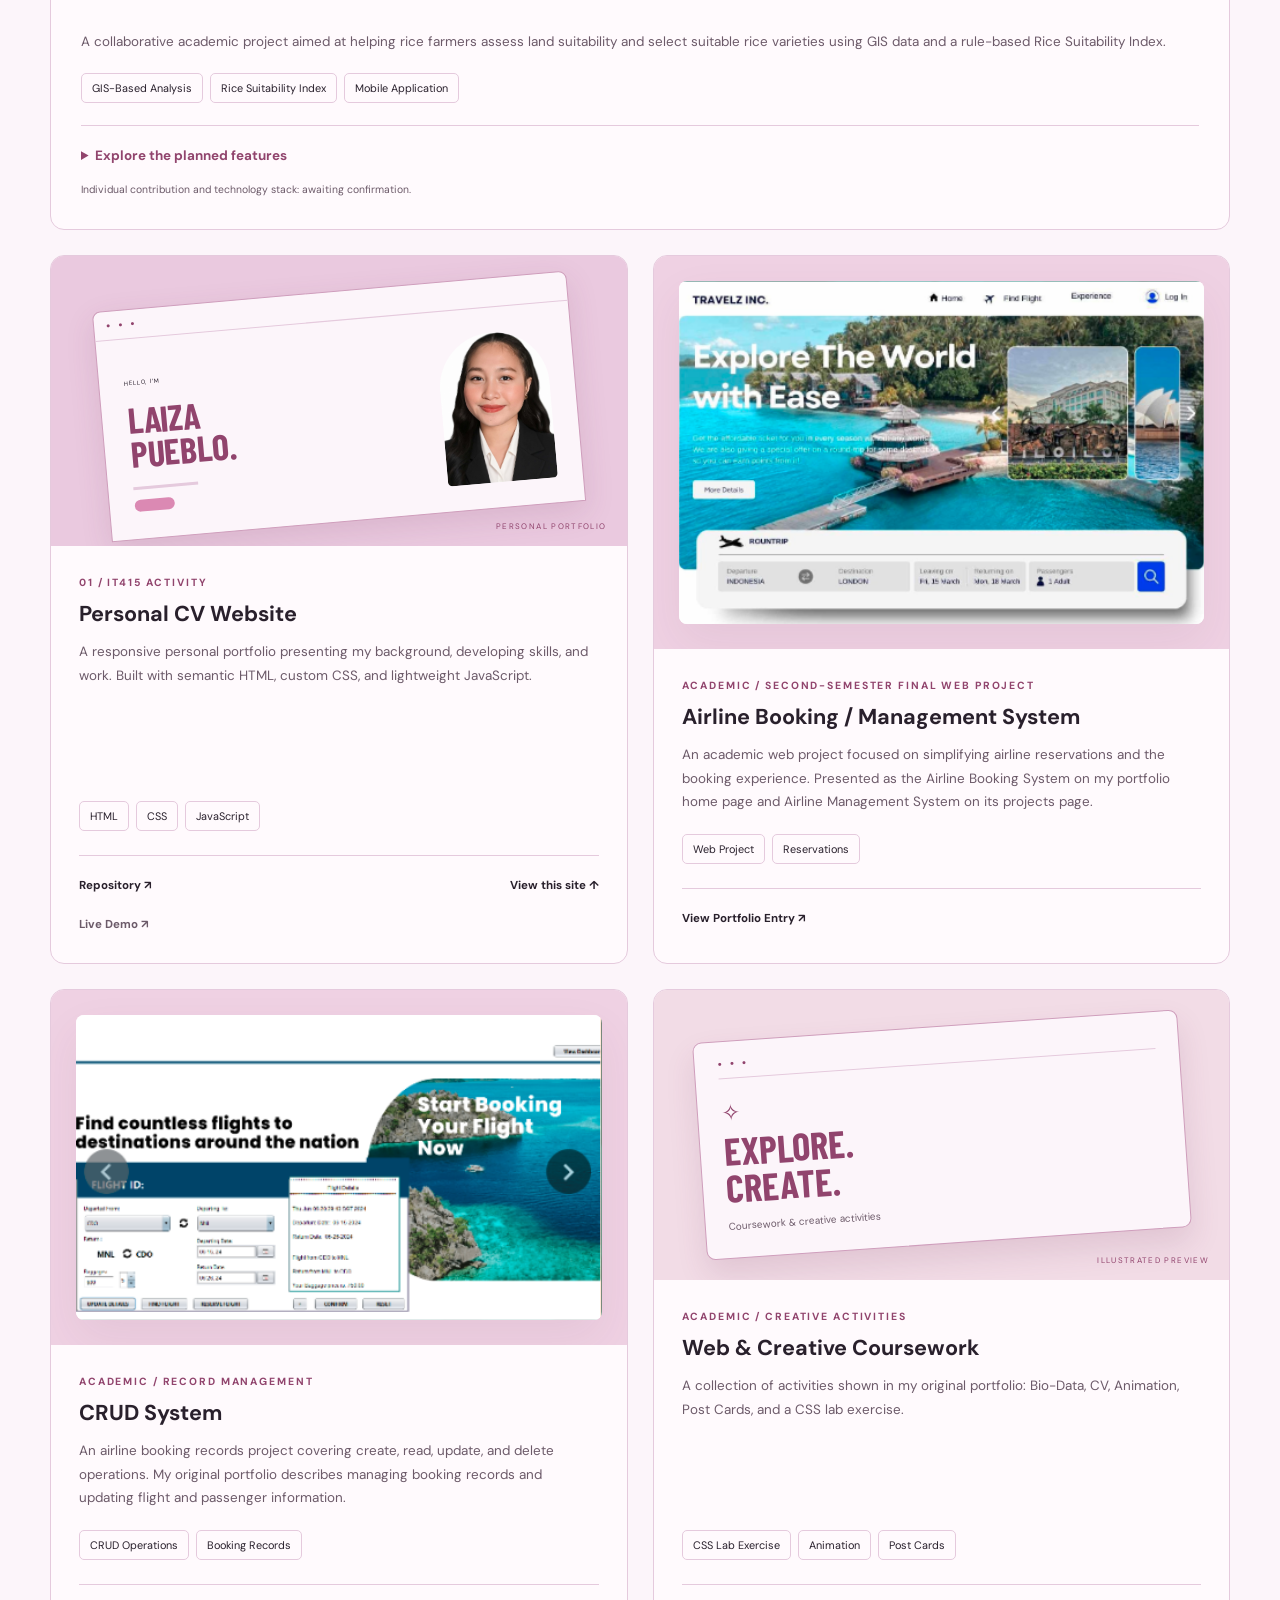
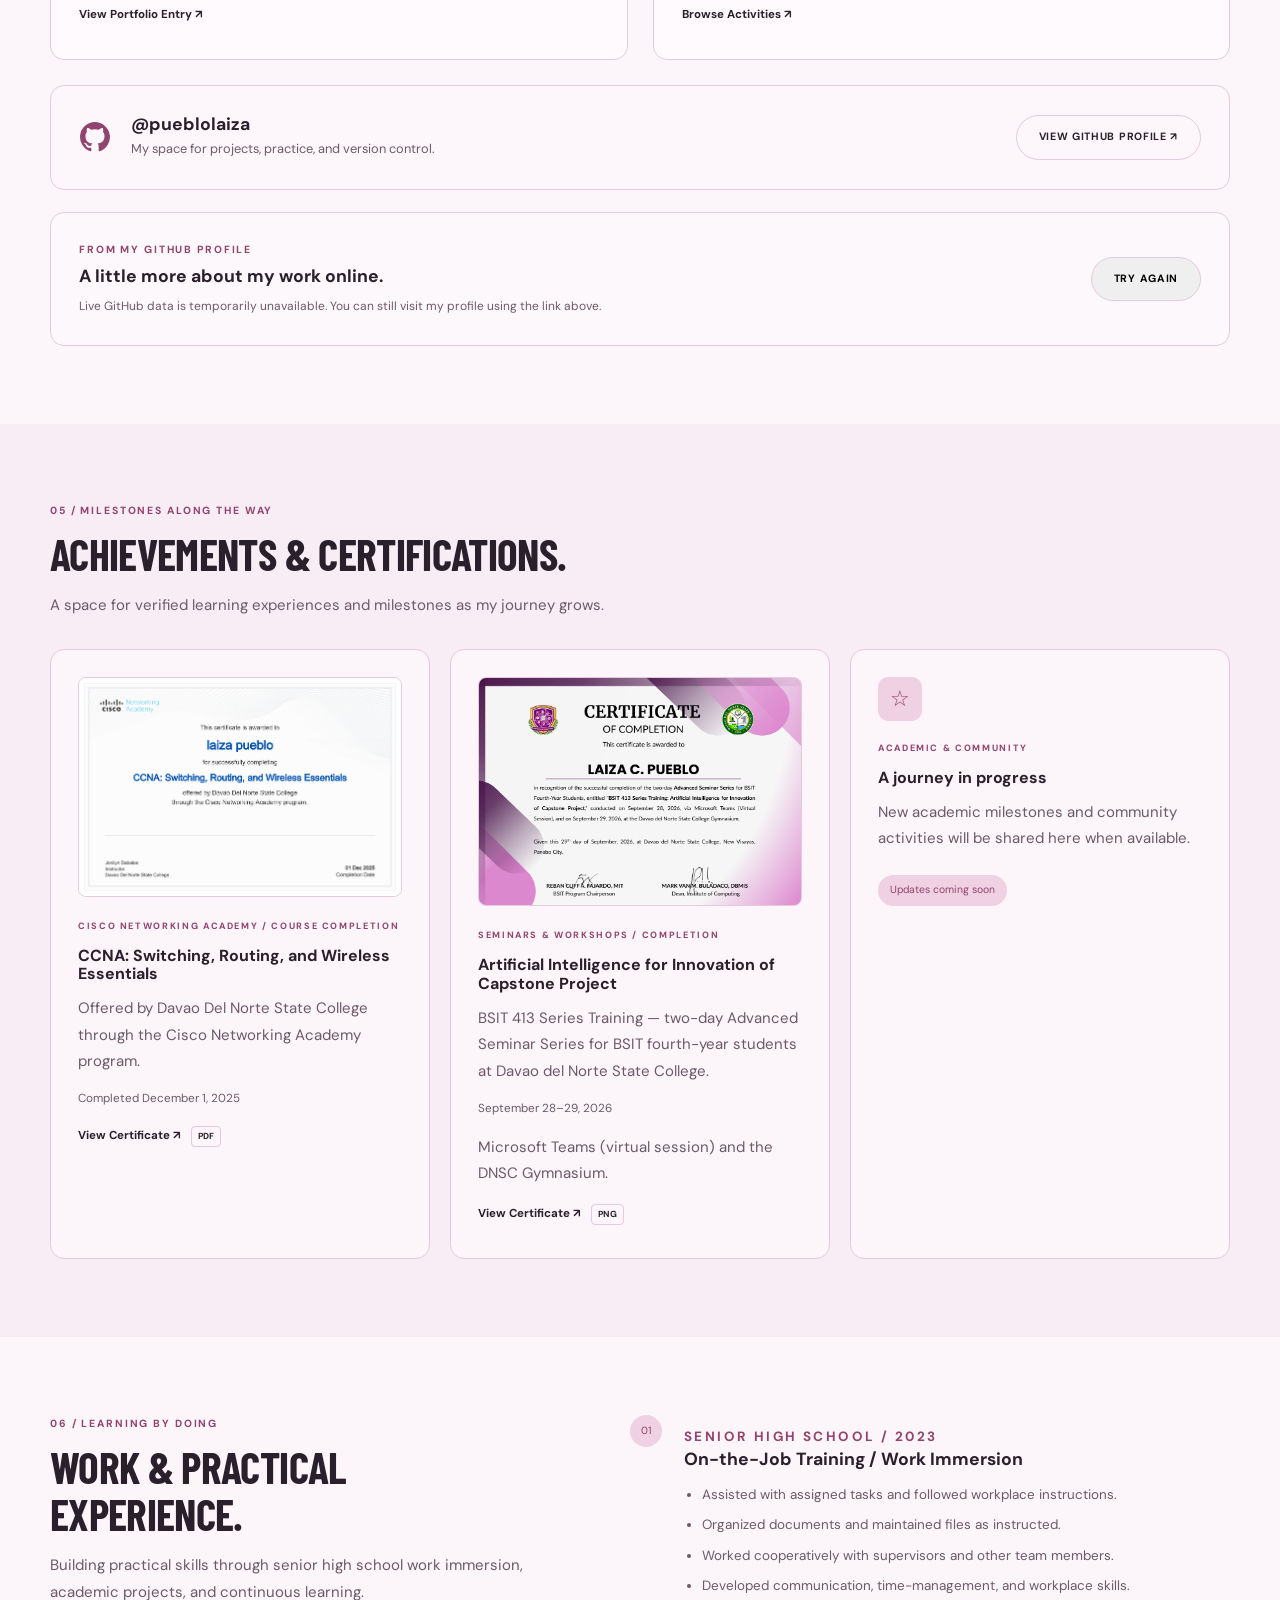
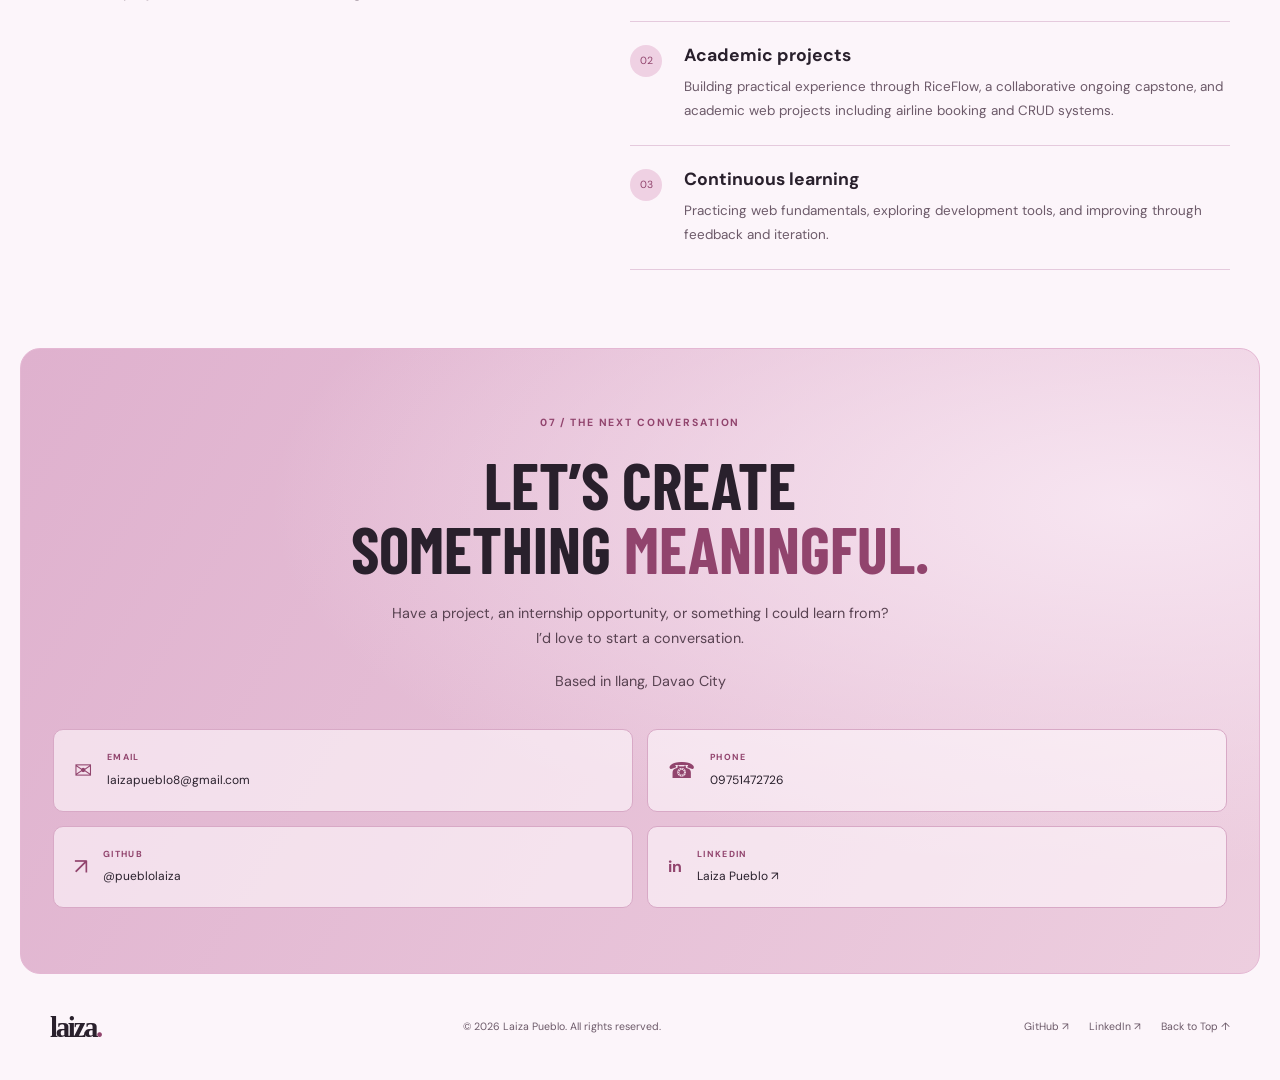
==== commit fcc60391: "feat: add AI capstone seminar completion certificate" ====
--- a/index.html
+++ b/index.html
@@ -94,7 +94,7 @@
     <div class="github-live-panel reveal" data-github-profile aria-busy="true"><div><p class="eyebrow">FROM MY GITHUB PROFILE</p><h3>A little more about my work online.</h3><p class="muted" data-profile-status role="status">Loading my public GitHub profile…</p></div><div class="github-live-stats" data-profile-stats hidden><div><strong data-repositories>—</strong><span>Public repositories</span></div><div><strong data-followers>—</strong><span>Followers</span></div></div><button class="button" type="button" data-profile-retry hidden>Try Again</button><noscript><p>Visit my GitHub profile above to explore my public work.</p></noscript></div>
     </section>
 
-    <section id="achievements" class="section tint" aria-labelledby="achievements-title"><div class="container"><div class="section-heading reveal"><p class="eyebrow">05 / MILESTONES ALONG THE WAY</p><h2 id="achievements-title">Achievements &amp; certifications.</h2><p class="muted">A space for verified learning experiences and milestones as my journey grows.</p></div><div class="achievement-grid"><article class="achievement-card certificate-card reveal"><a class="certificate-preview" href="certificates/ccna-switching-routing-wireless-essentials.pdf" target="_blank" rel="noopener noreferrer" aria-label="View CCNA course completion certificate PDF"><img src="images/ccna-certificate.png" alt="Cisco Networking Academy course completion certificate awarded to Laiza Pueblo" width="1302" height="882" loading="lazy"></a><p class="eyebrow">CISCO NETWORKING ACADEMY / COURSE COMPLETION</p><h3>CCNA: Switching, Routing, and Wireless Essentials</h3><p class="muted">Offered by Davao Del Norte State College through the Cisco Networking Academy program.</p><p class="certificate-date">Completed December 1, 2025</p><a class="text-link" href="certificates/ccna-switching-routing-wireless-essentials.pdf" target="_blank" rel="noopener noreferrer">View Certificate ↗ <span class="file-label">PDF</span></a></article><article class="achievement-card upcoming-card reveal"><span class="card-icon" aria-hidden="true">◎</span><p class="eyebrow">SEMINARS &amp; WORKSHOPS</p><h3>More learning ahead</h3><p class="muted">Future seminars, workshops, and training experiences will be added here as I complete them.</p><span class="upcoming-label">Updates coming soon</span></article><article class="achievement-card upcoming-card reveal"><span class="card-icon" aria-hidden="true">☆</span><p class="eyebrow">ACADEMIC &amp; COMMUNITY</p><h3>A journey in progress</h3><p class="muted">New academic milestones and community activities will be shared here when available.</p><span class="upcoming-label">Updates coming soon</span></article></div></div></section>
+    <section id="achievements" class="section tint" aria-labelledby="achievements-title"><div class="container"><div class="section-heading reveal"><p class="eyebrow">05 / MILESTONES ALONG THE WAY</p><h2 id="achievements-title">Achievements &amp; certifications.</h2><p class="muted">A space for verified learning experiences and milestones as my journey grows.</p></div><div class="achievement-grid"><article class="achievement-card certificate-card reveal"><a class="certificate-preview" href="certificates/ccna-switching-routing-wireless-essentials.pdf" target="_blank" rel="noopener noreferrer" aria-label="View CCNA course completion certificate PDF"><img src="images/ccna-certificate.png" alt="Cisco Networking Academy course completion certificate awarded to Laiza Pueblo" width="1302" height="882" loading="lazy"></a><p class="eyebrow">CISCO NETWORKING ACADEMY / COURSE COMPLETION</p><h3>CCNA: Switching, Routing, and Wireless Essentials</h3><p class="muted">Offered by Davao Del Norte State College through the Cisco Networking Academy program.</p><p class="certificate-date">Completed December 1, 2025</p><a class="text-link" href="certificates/ccna-switching-routing-wireless-essentials.pdf" target="_blank" rel="noopener noreferrer">View Certificate ↗ <span class="file-label">PDF</span></a></article><article class="achievement-card certificate-card reveal"><a class="certificate-preview" href="images/advanced-seminar-ai-capstone-certificate.png" target="_blank" rel="noopener noreferrer" aria-label="View Advanced Seminar Series certificate of completion"><img src="images/advanced-seminar-ai-capstone-certificate.png" alt="Certificate of completion awarded to Laiza C. Pueblo for BSIT 413 Series Training: Artificial Intelligence for Innovation of Capstone Project" width="2000" height="1414" loading="lazy"></a><p class="eyebrow">SEMINARS &amp; WORKSHOPS / COMPLETION</p><h3>Artificial Intelligence for Innovation of Capstone Project</h3><p class="muted">BSIT 413 Series Training — two-day Advanced Seminar Series for BSIT fourth-year students at Davao del Norte State College.</p><p class="certificate-date">September 28–29, 2026</p><p class="muted">Microsoft Teams (virtual session) and the DNSC Gymnasium.</p><a class="text-link" href="images/advanced-seminar-ai-capstone-certificate.png" target="_blank" rel="noopener noreferrer">View Certificate ↗ <span class="file-label">PNG</span></a></article><article class="achievement-card upcoming-card reveal"><span class="card-icon" aria-hidden="true">☆</span><p class="eyebrow">ACADEMIC &amp; COMMUNITY</p><h3>A journey in progress</h3><p class="muted">New academic milestones and community activities will be shared here when available.</p><span class="upcoming-label">Updates coming soon</span></article></div></div></section>
 
     <section id="experience" class="section container" aria-labelledby="experience-title"><div class="experience-grid"><div class="section-heading reveal"><p class="eyebrow">06 / LEARNING BY DOING</p><h2 id="experience-title">Work &amp; practical<br>experience.</h2><p class="muted">Building practical skills through senior high school work immersion, academic projects, and continuous learning.</p></div><div class="experience-list"><article class="reveal"><span aria-hidden="true">01</span><div><p class="eyebrow">SENIOR HIGH SCHOOL / 2023</p><h3>On-the-Job Training / Work Immersion</h3><ul class="experience-details muted"><li>Assisted with assigned tasks and followed workplace instructions.</li><li>Organized documents and maintained files as instructed.</li><li>Worked cooperatively with supervisors and other team members.</li><li>Developed communication, time-management, and workplace skills.</li></ul></div></article><article class="reveal"><span aria-hidden="true">02</span><div><h3>Academic projects</h3><p class="muted">Building practical experience through RiceFlow, a collaborative ongoing capstone, and academic web projects including airline booking and CRUD systems.</p></div></article><article class="reveal"><span aria-hidden="true">03</span><div><h3>Continuous learning</h3><p class="muted">Practicing web fundamentals, exploring development tools, and improving through feedback and iteration.</p></div></article></div></div></section>
 
